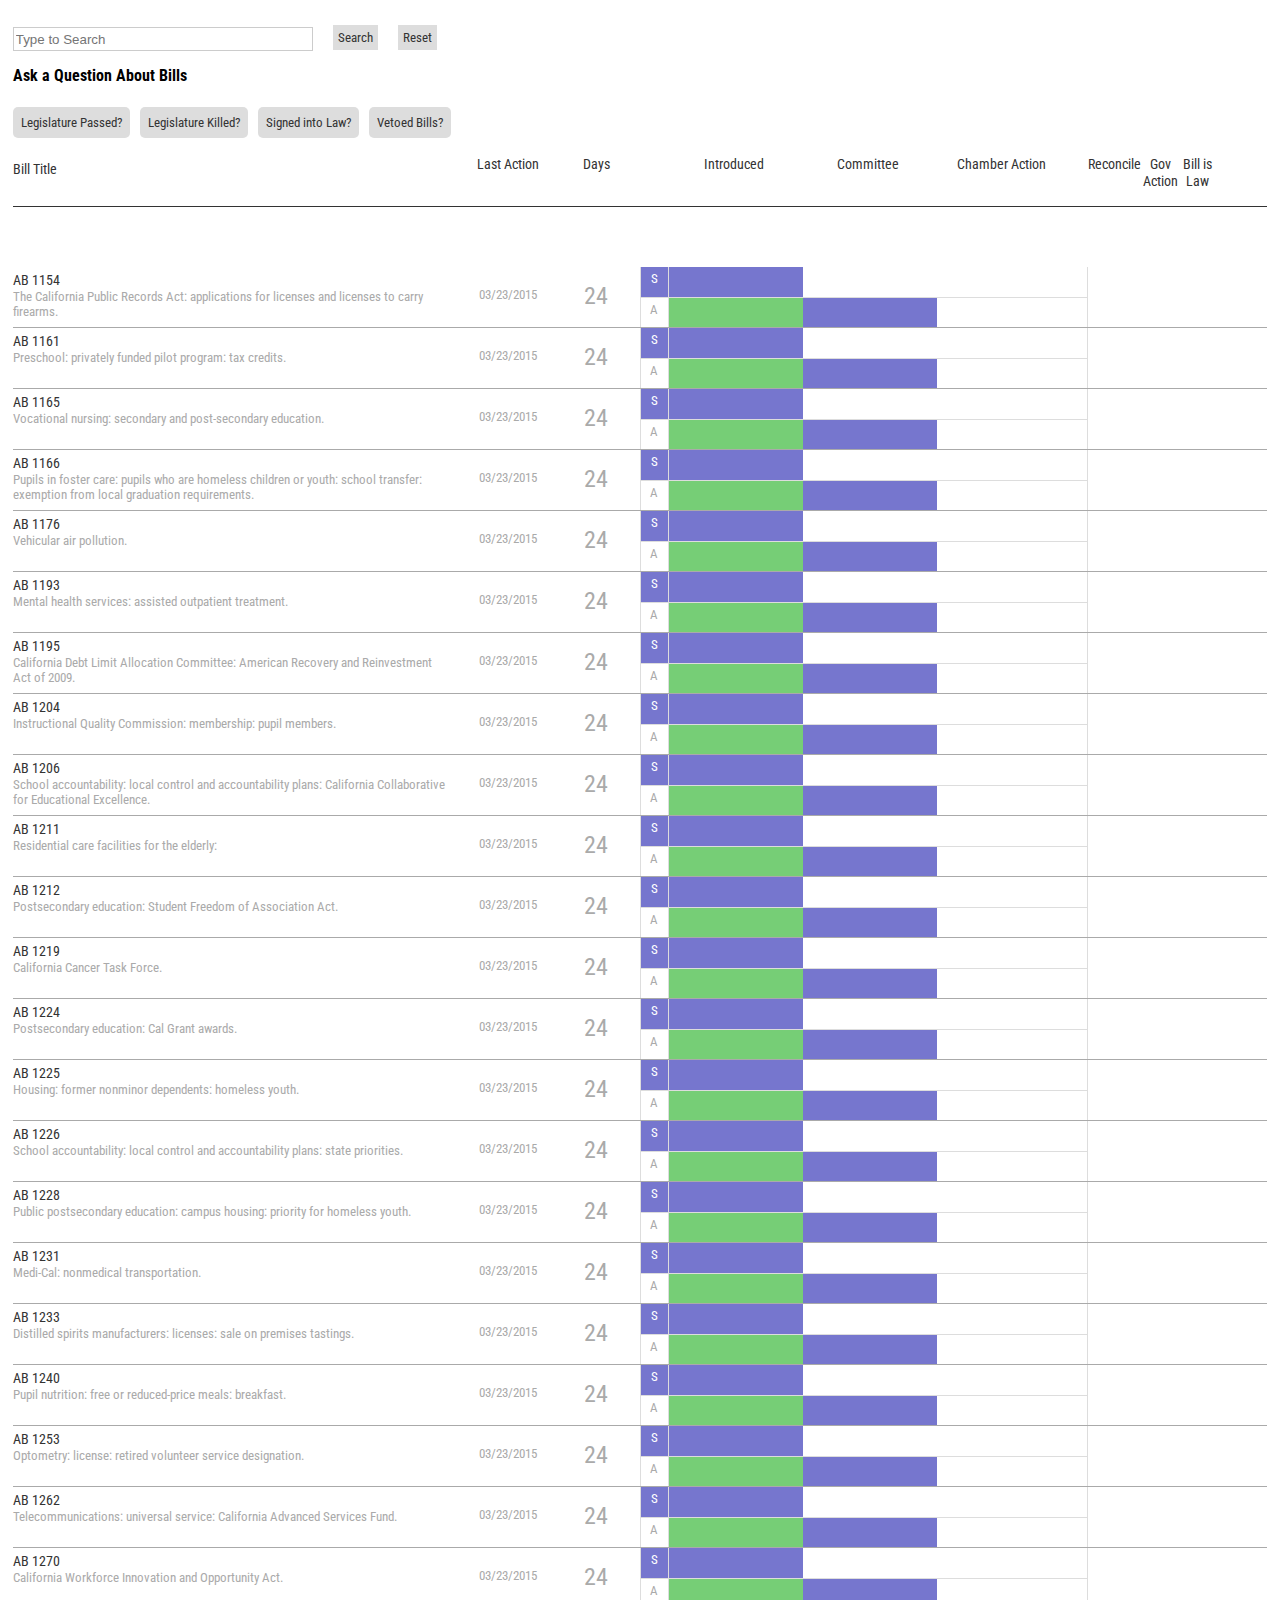
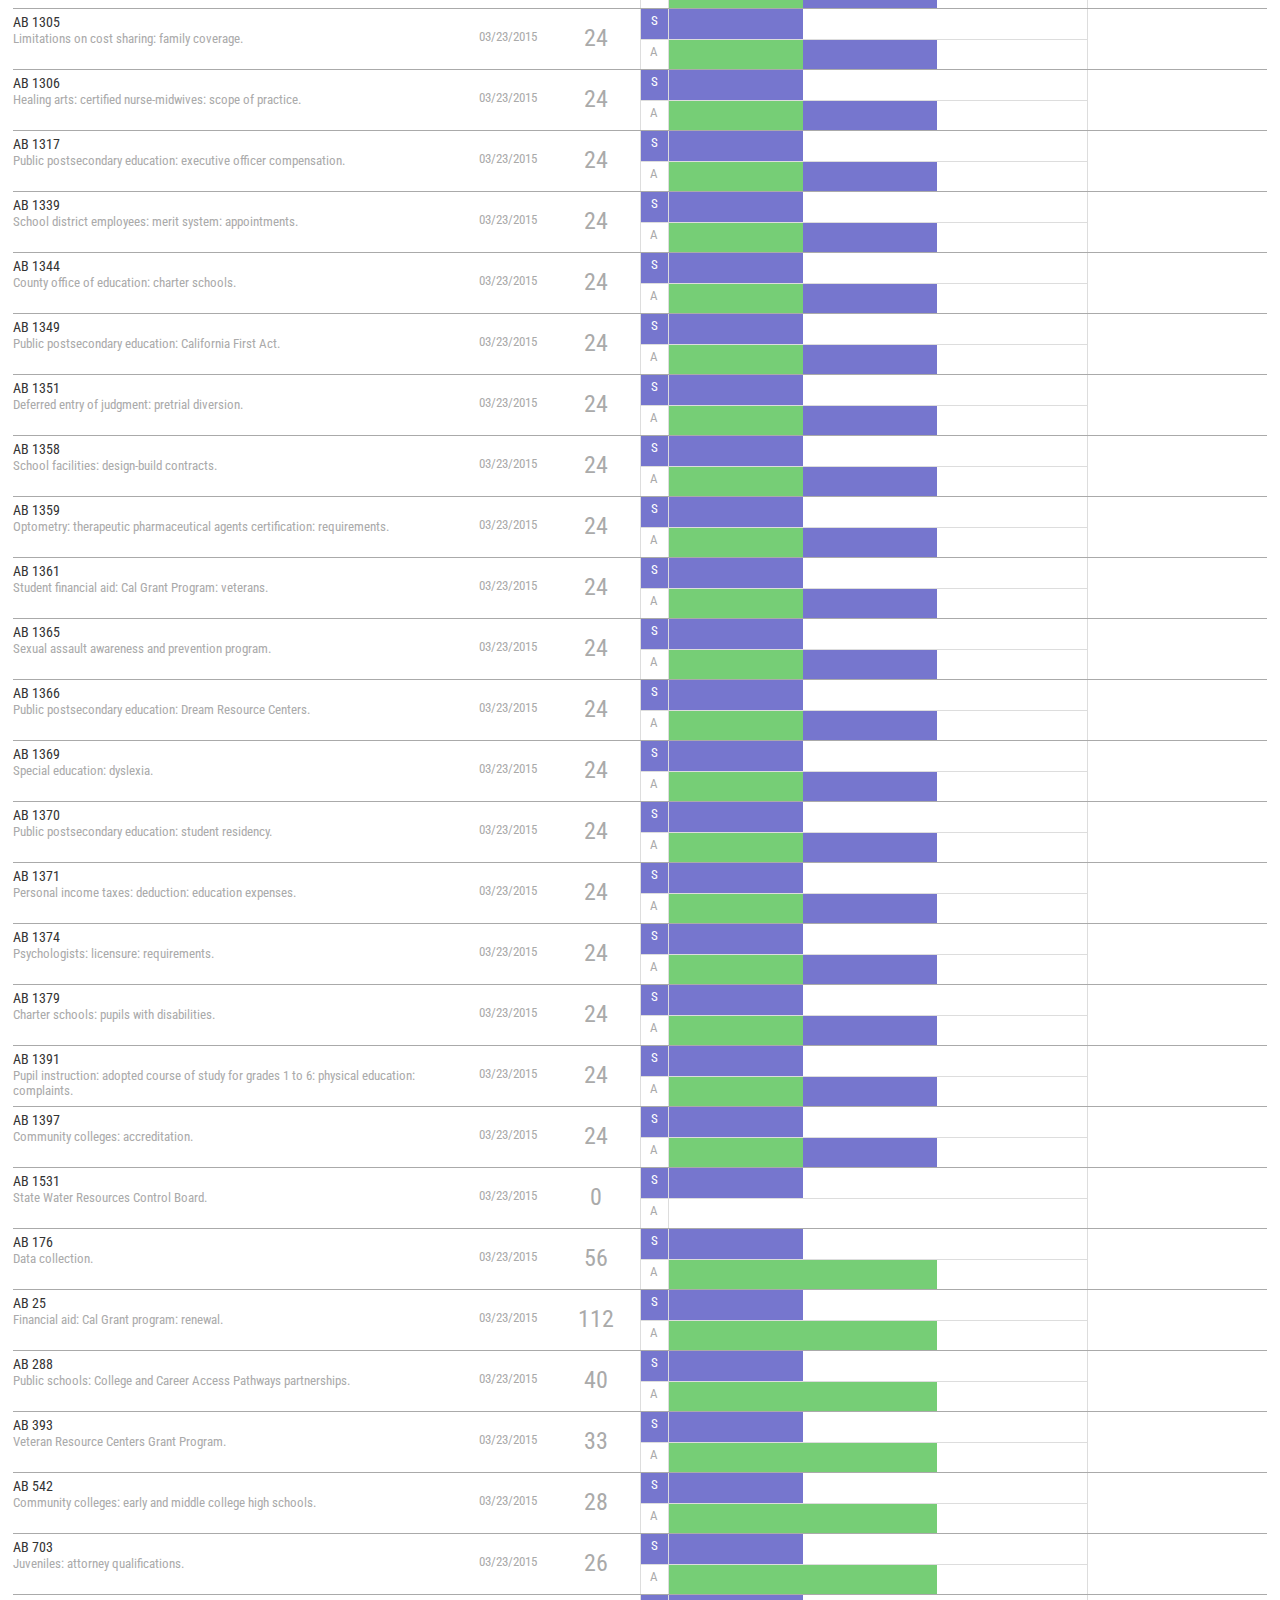
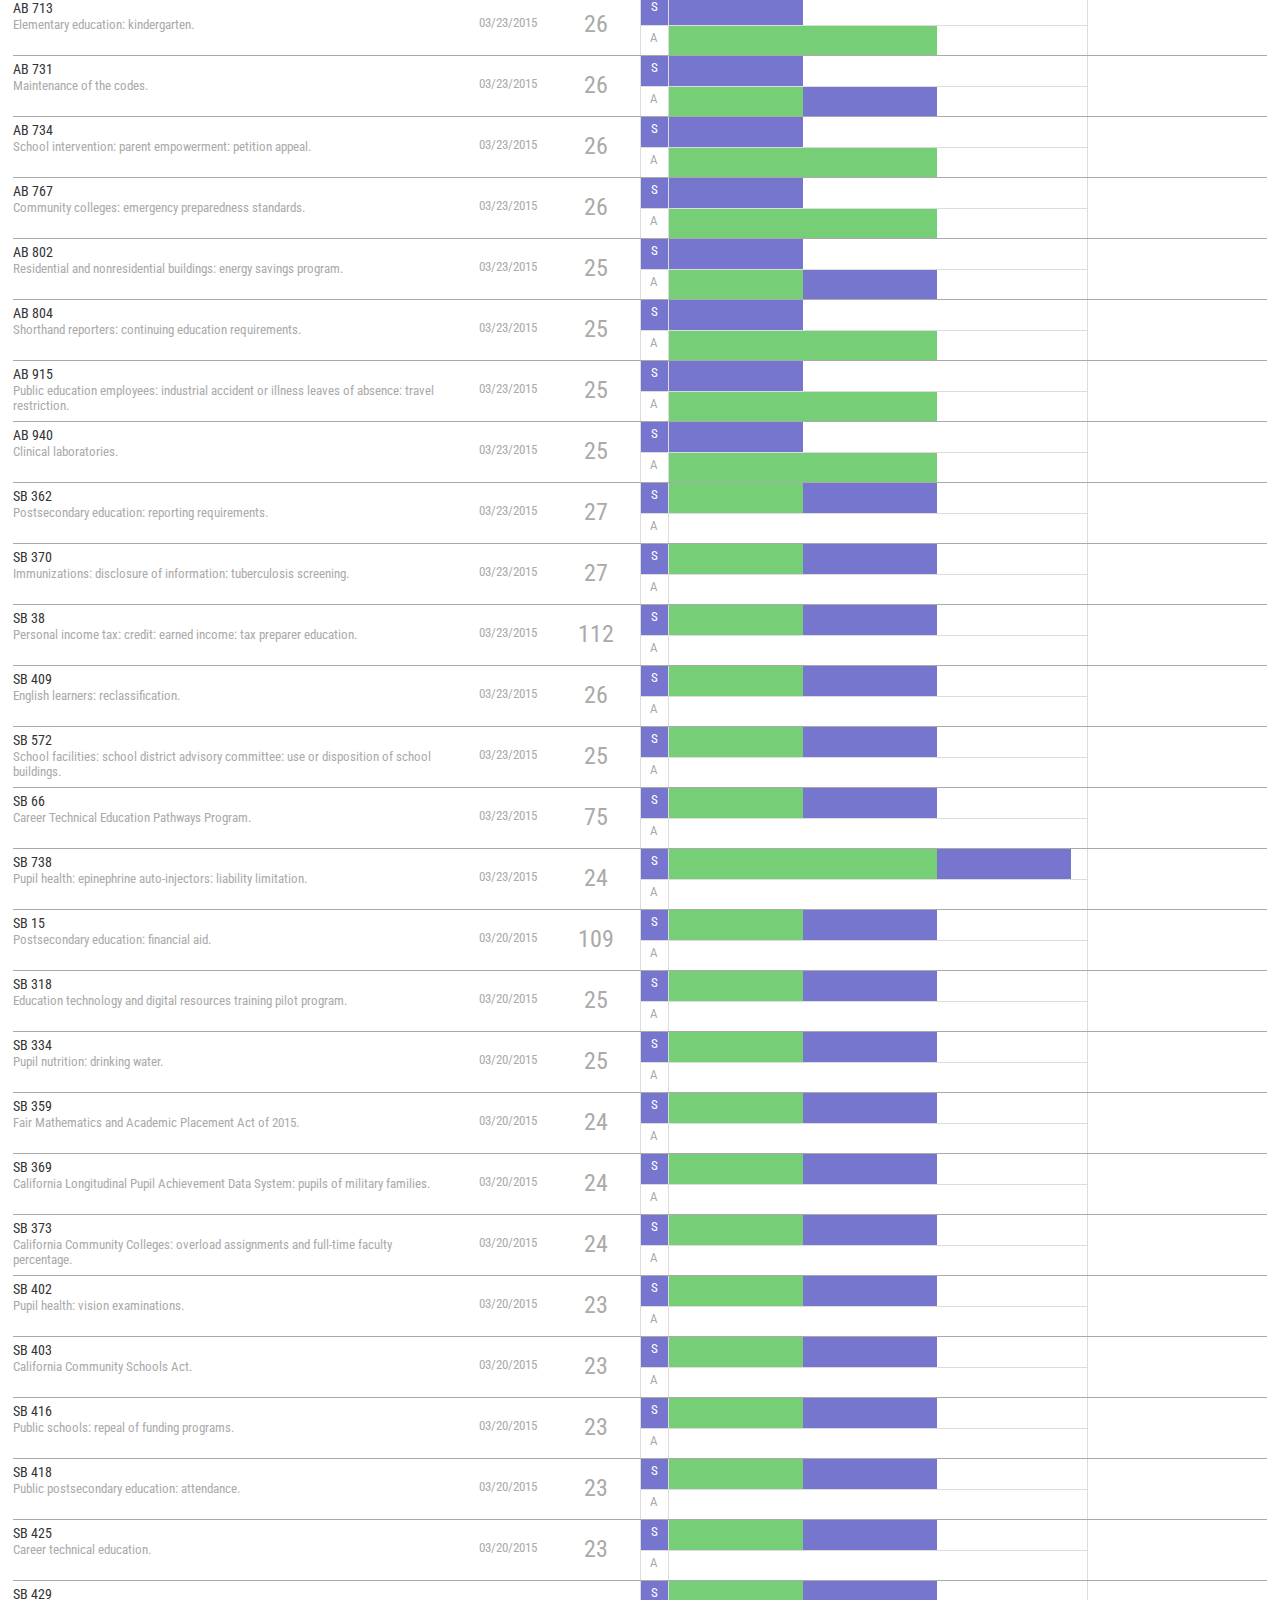
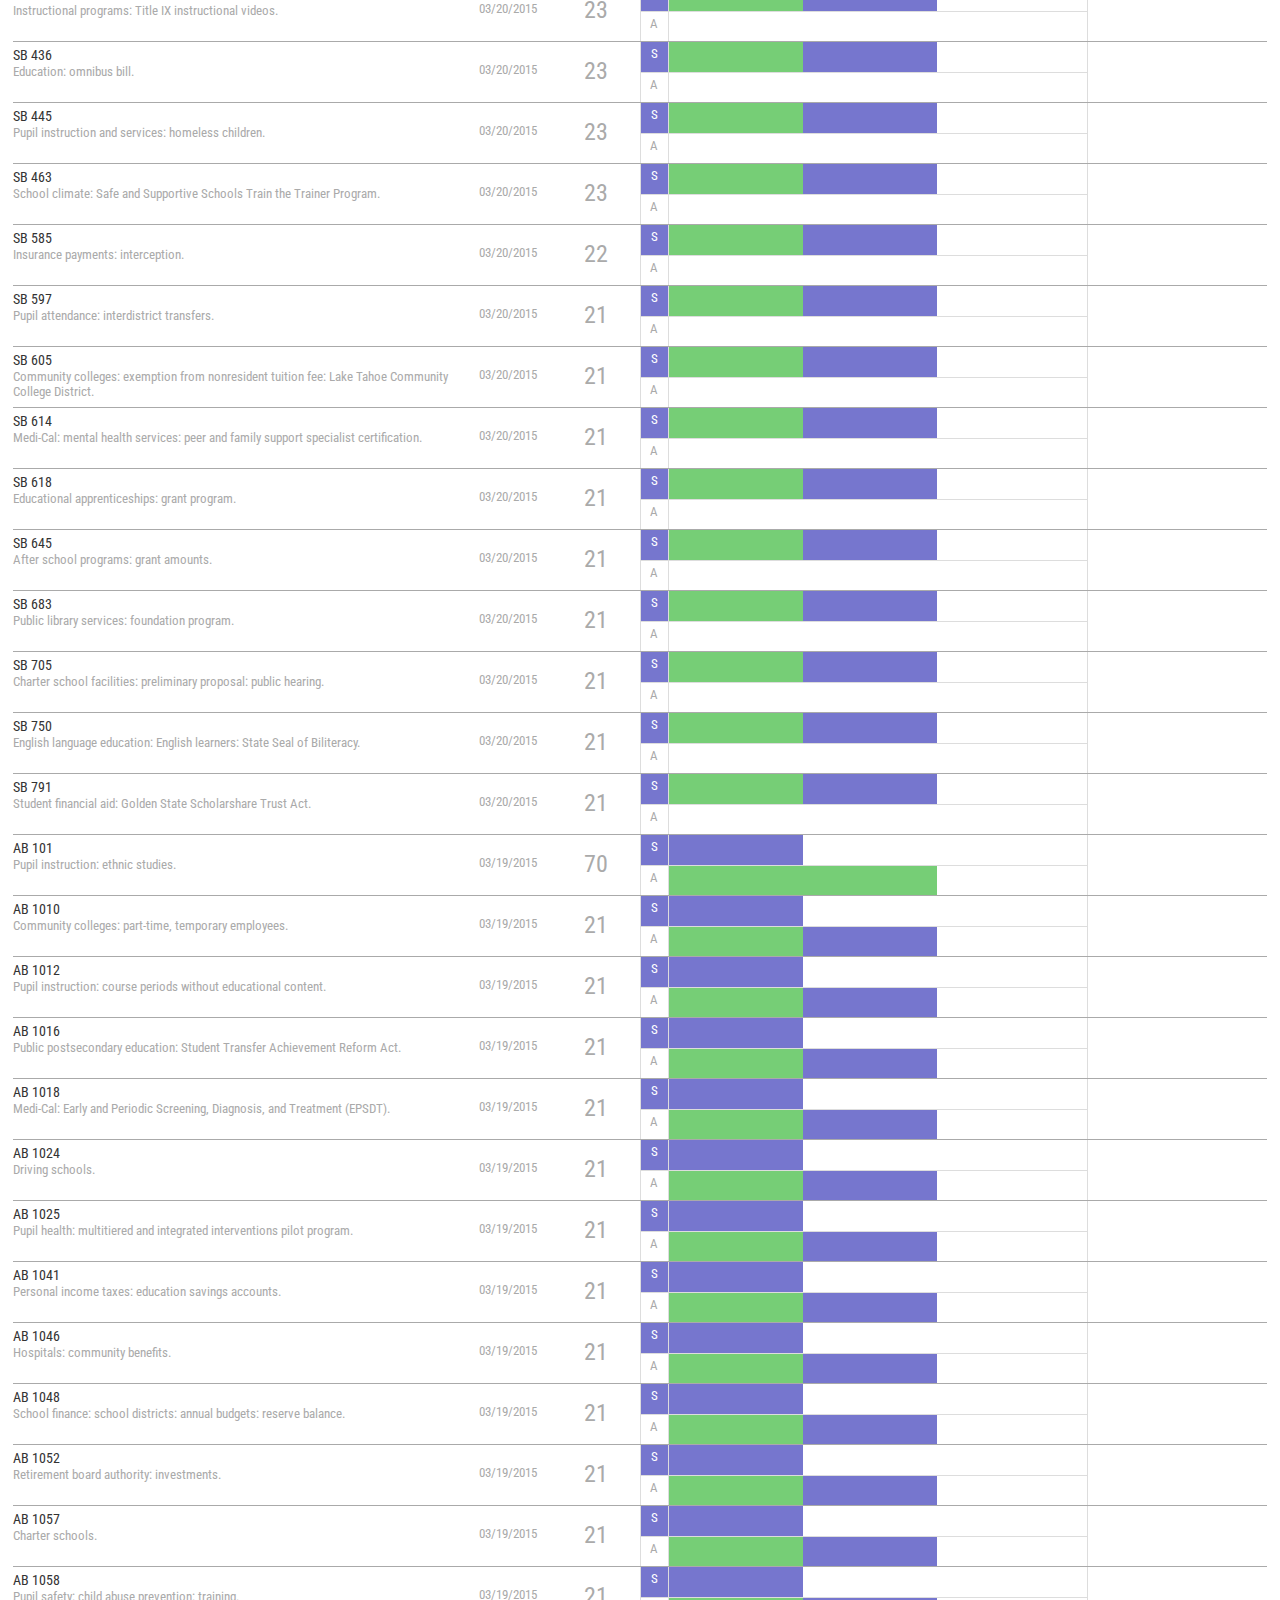
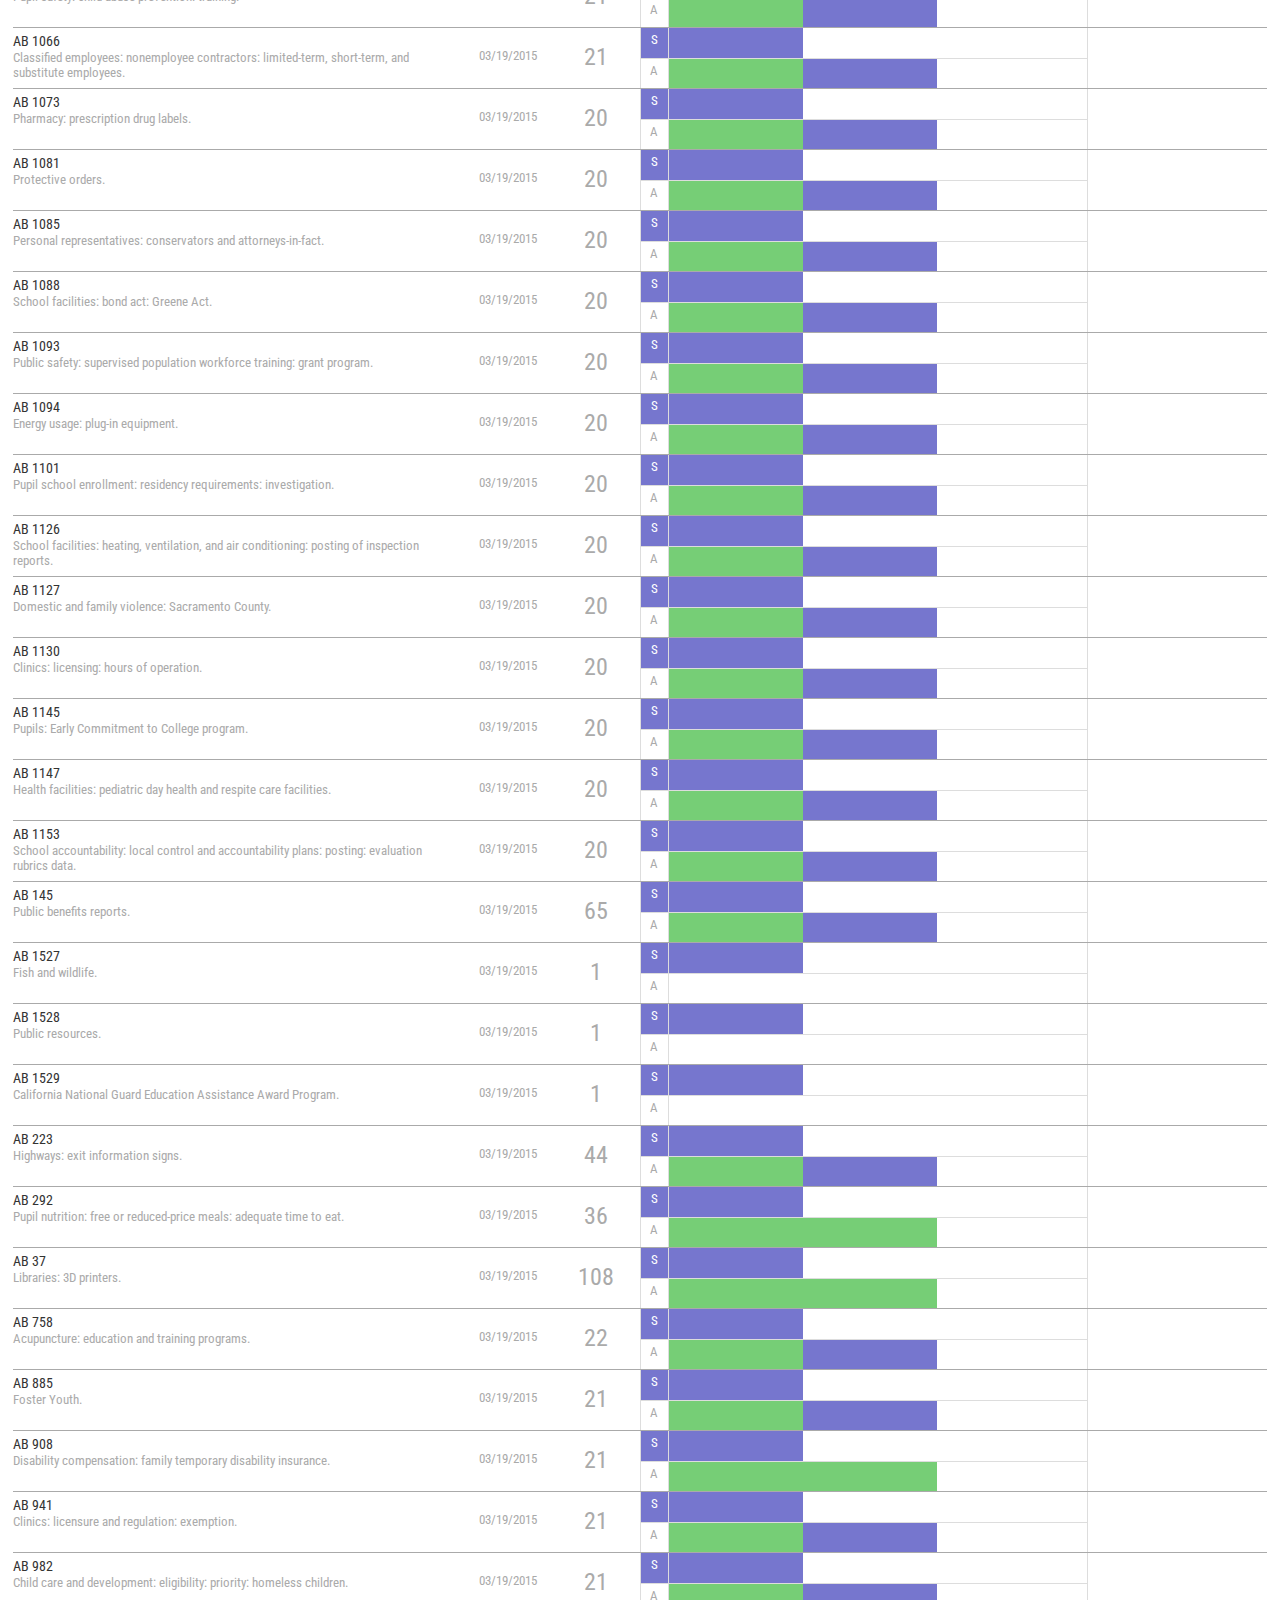
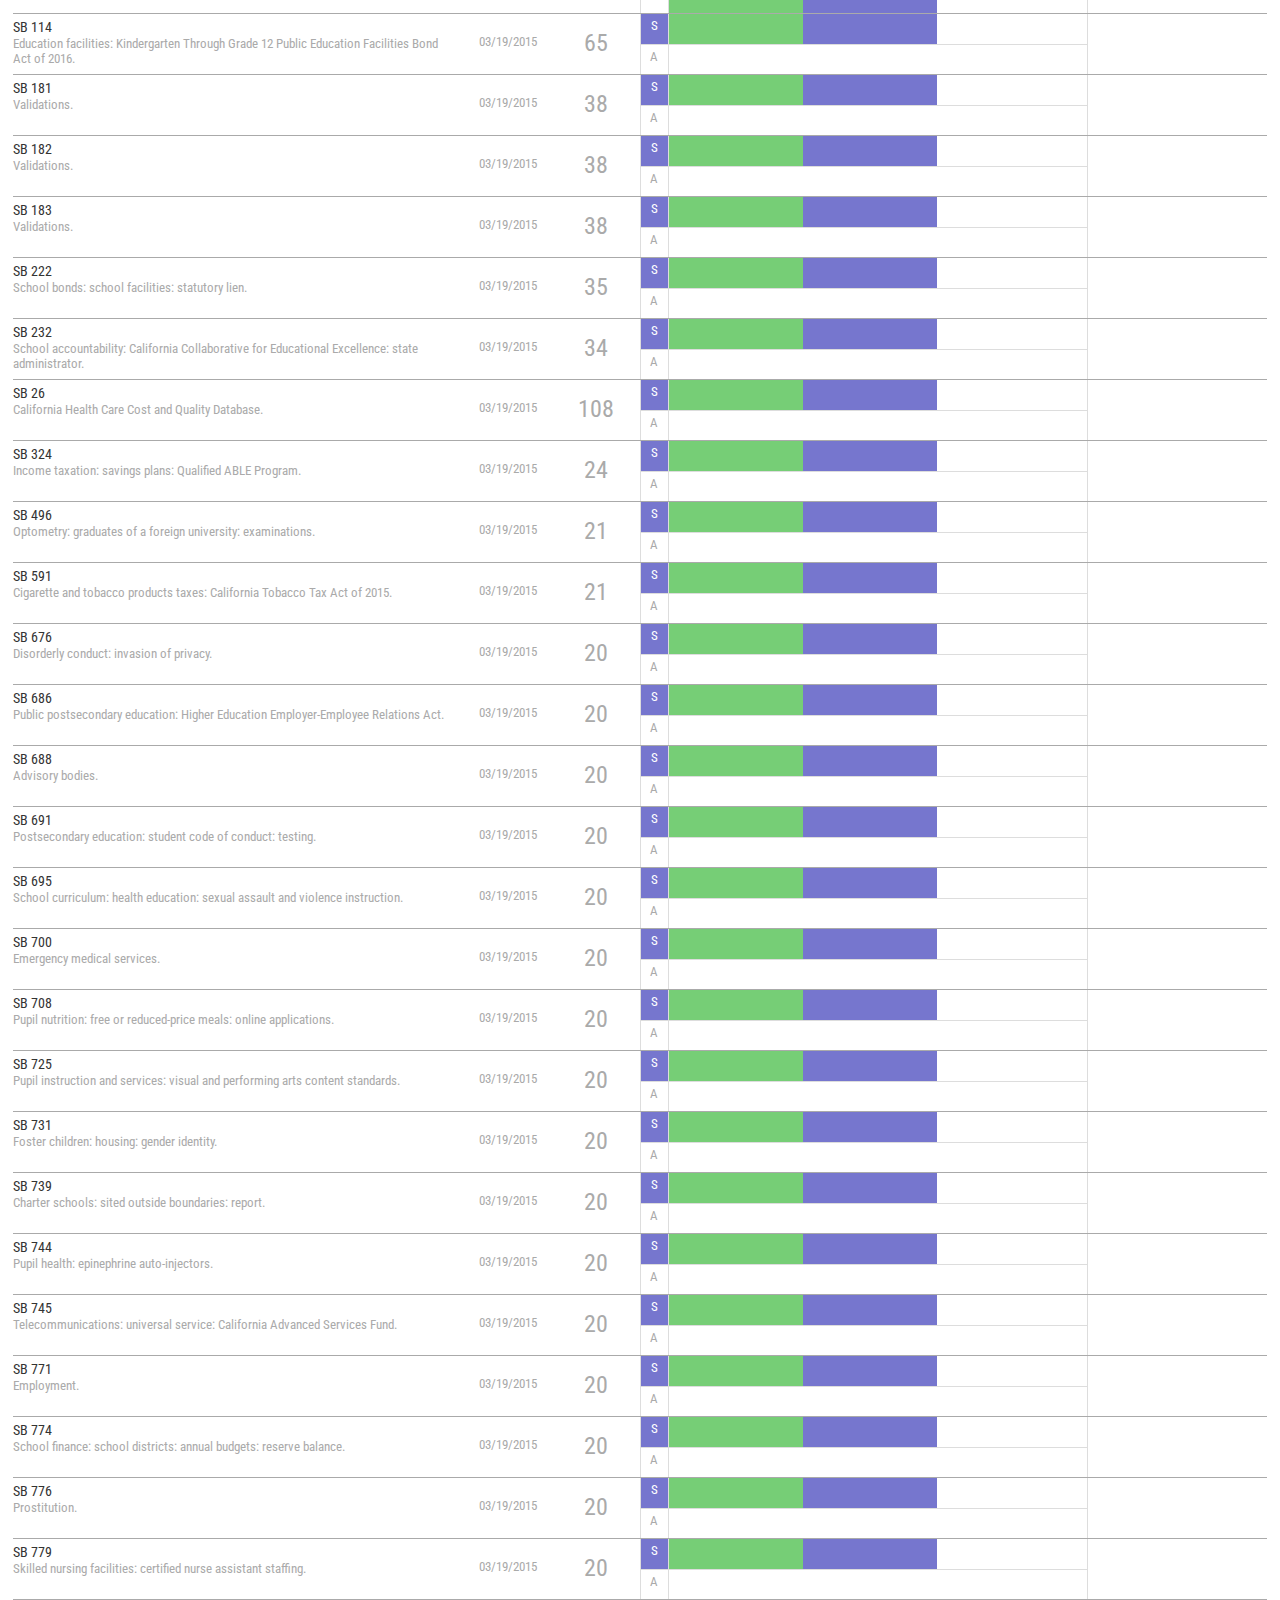
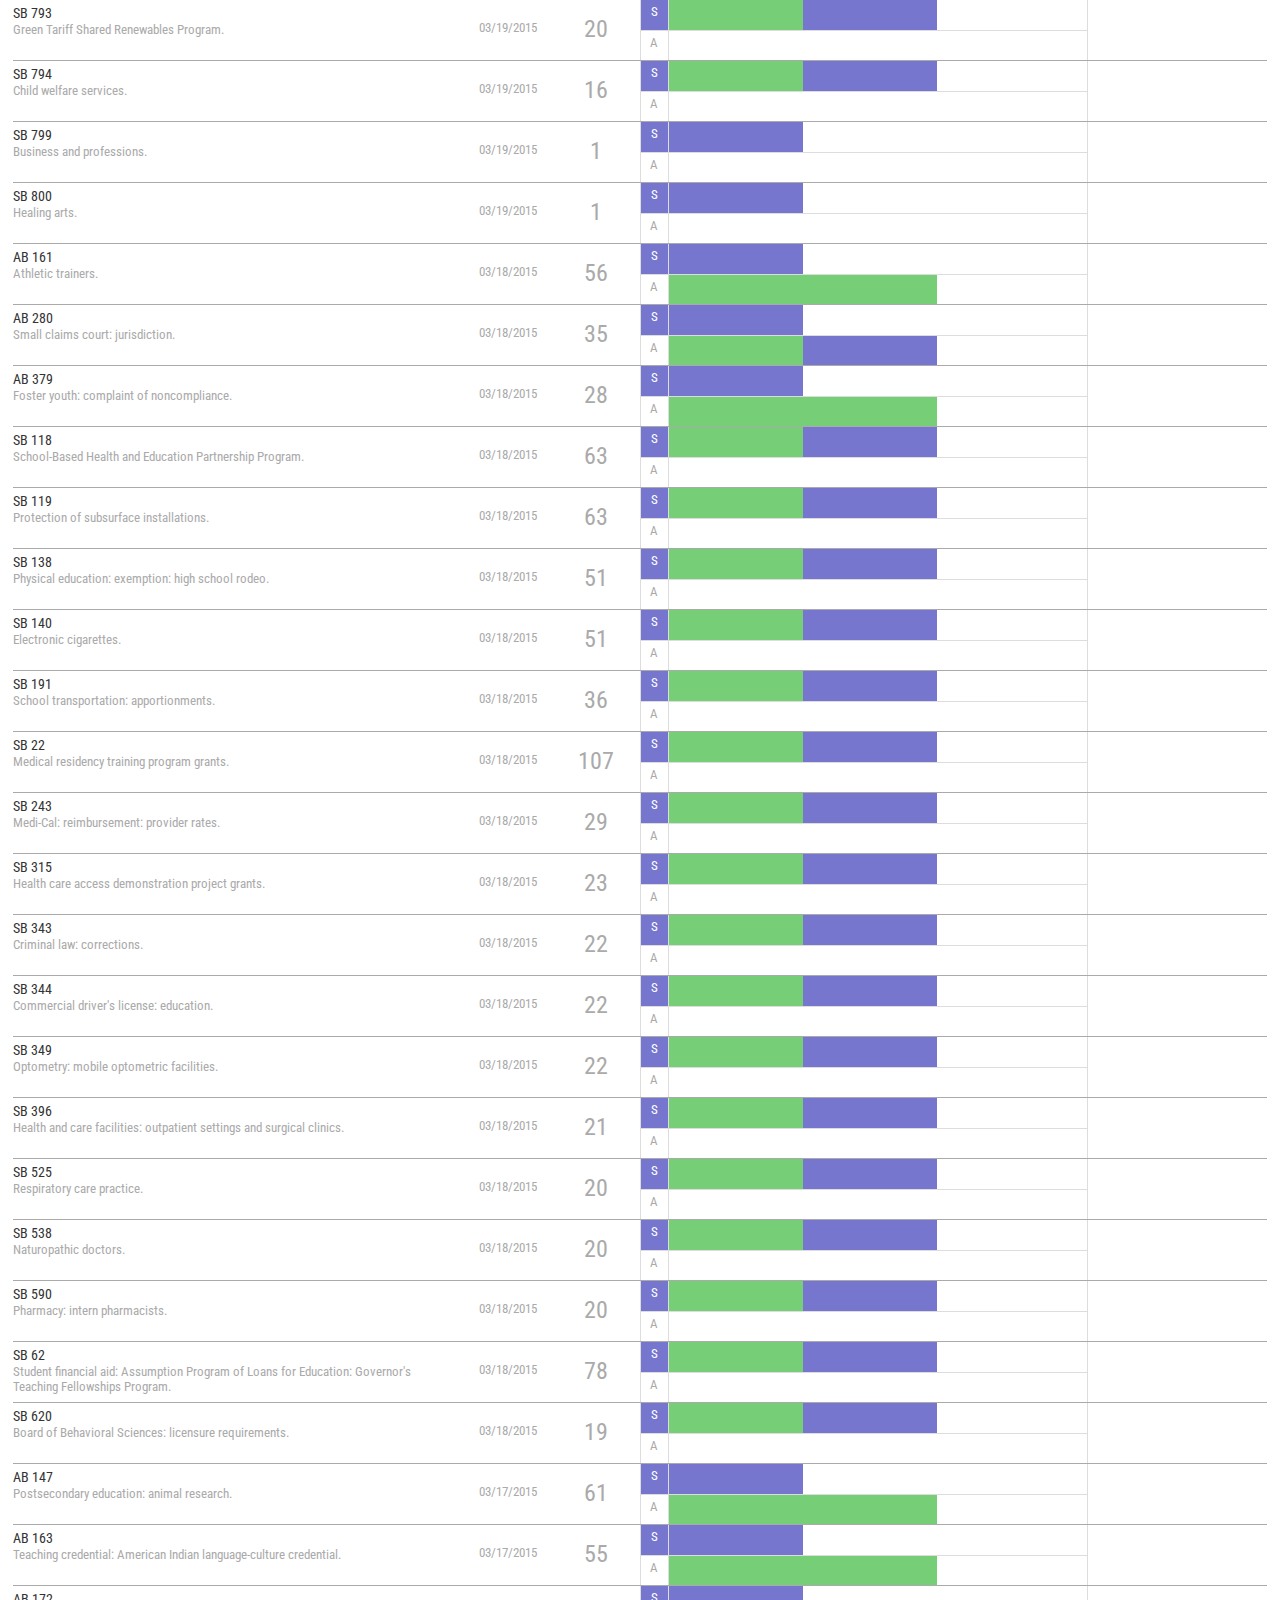
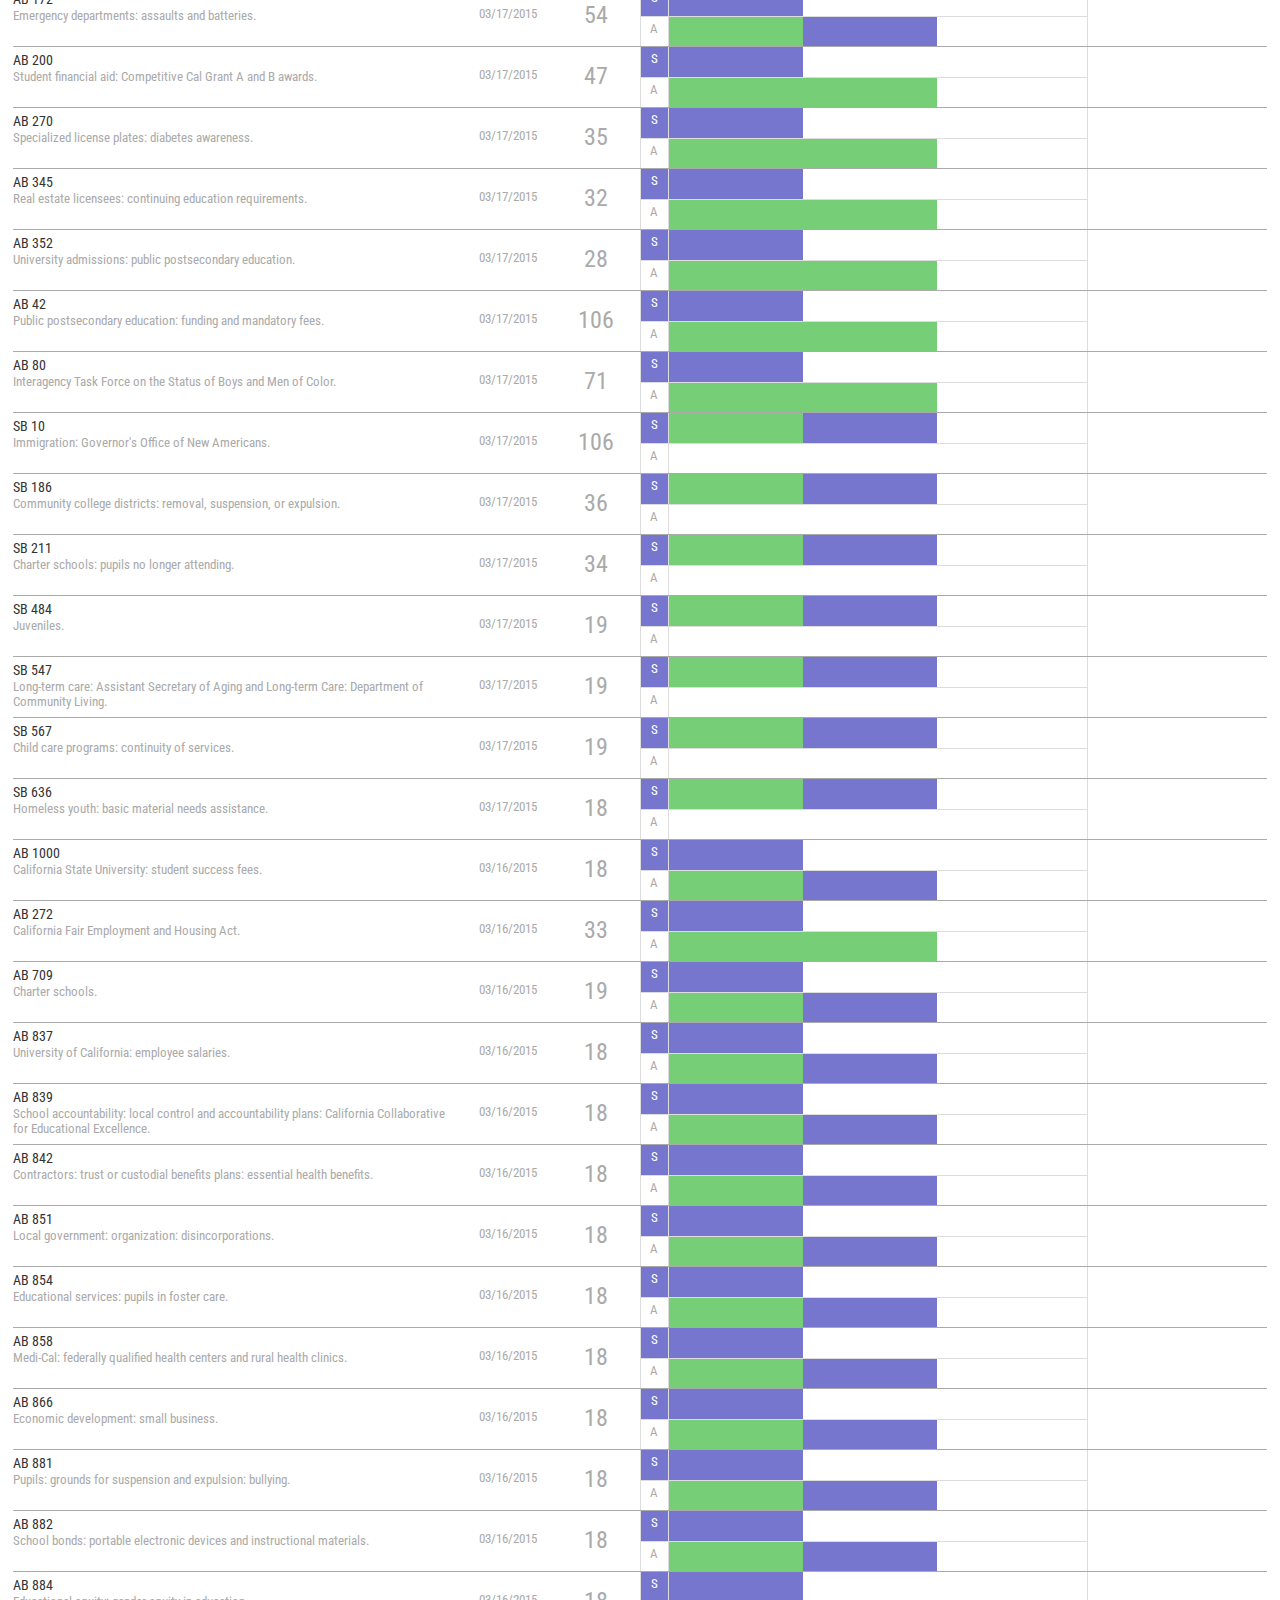
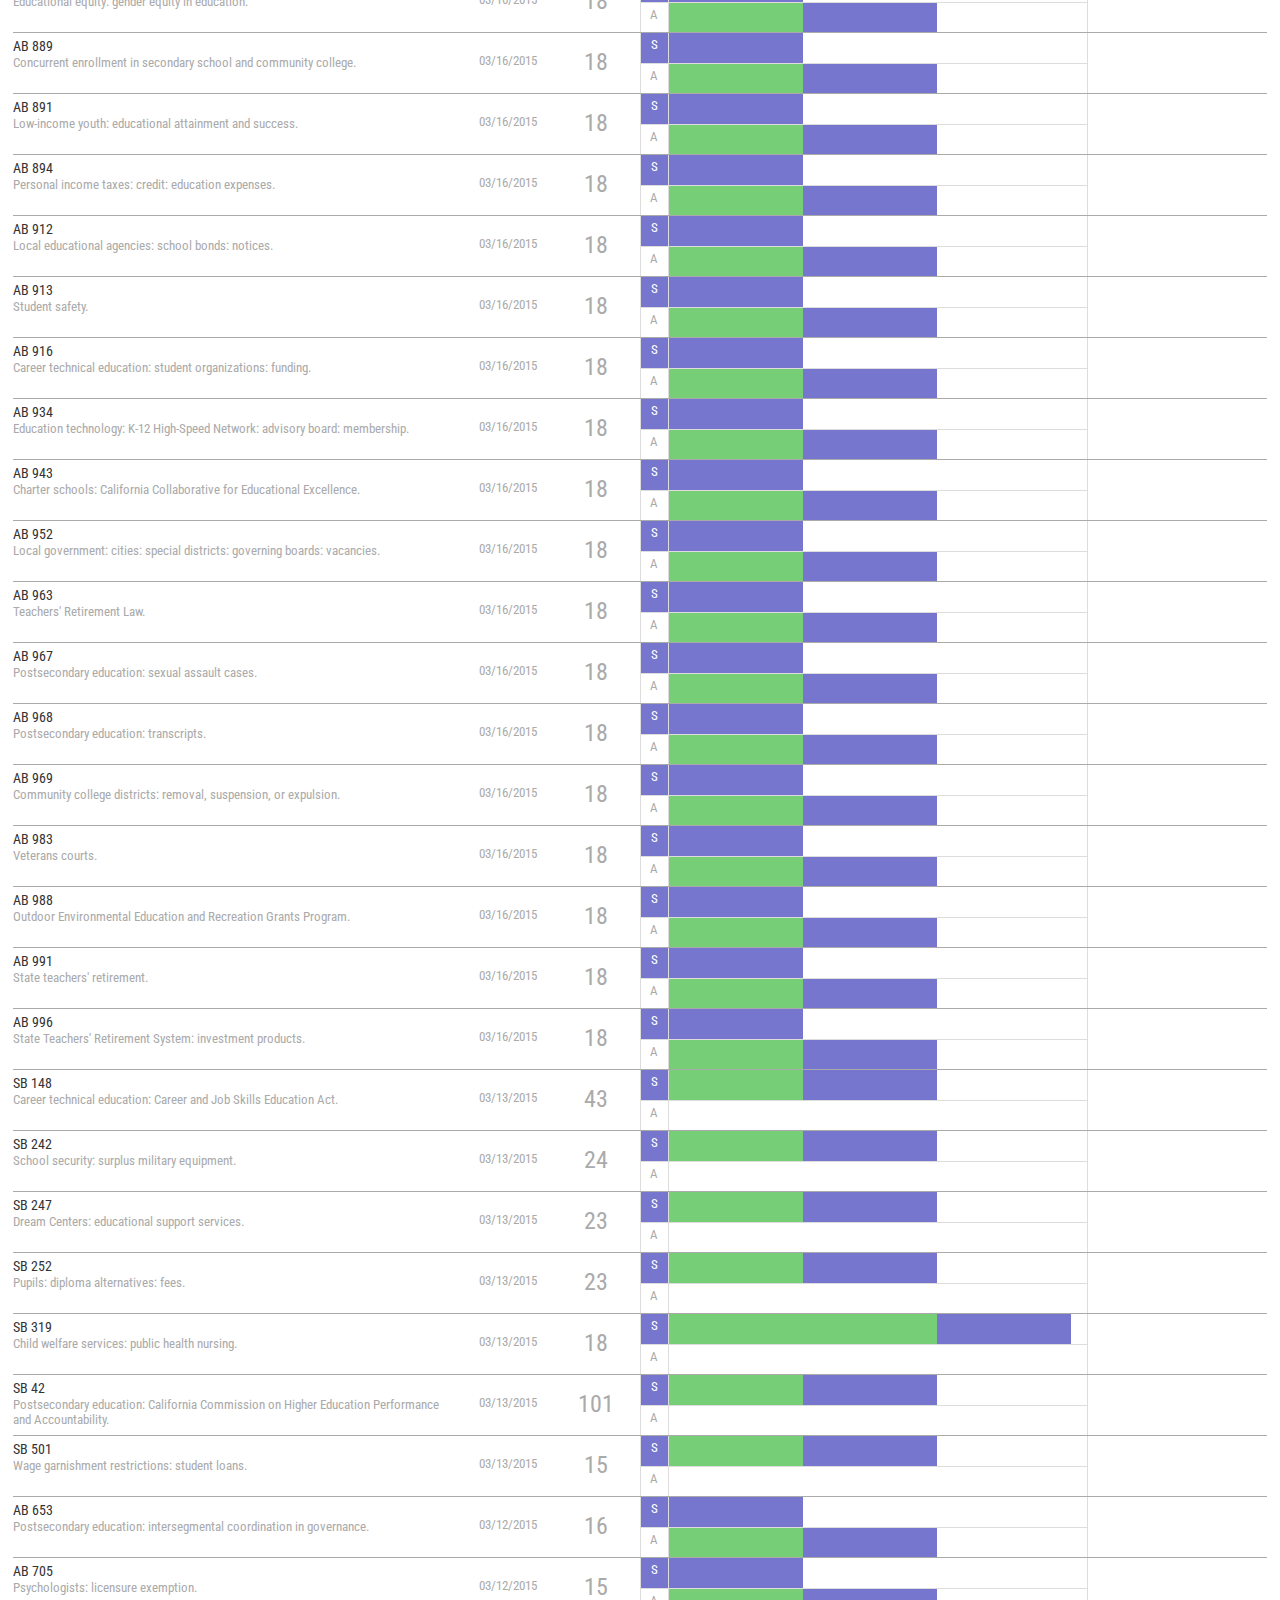
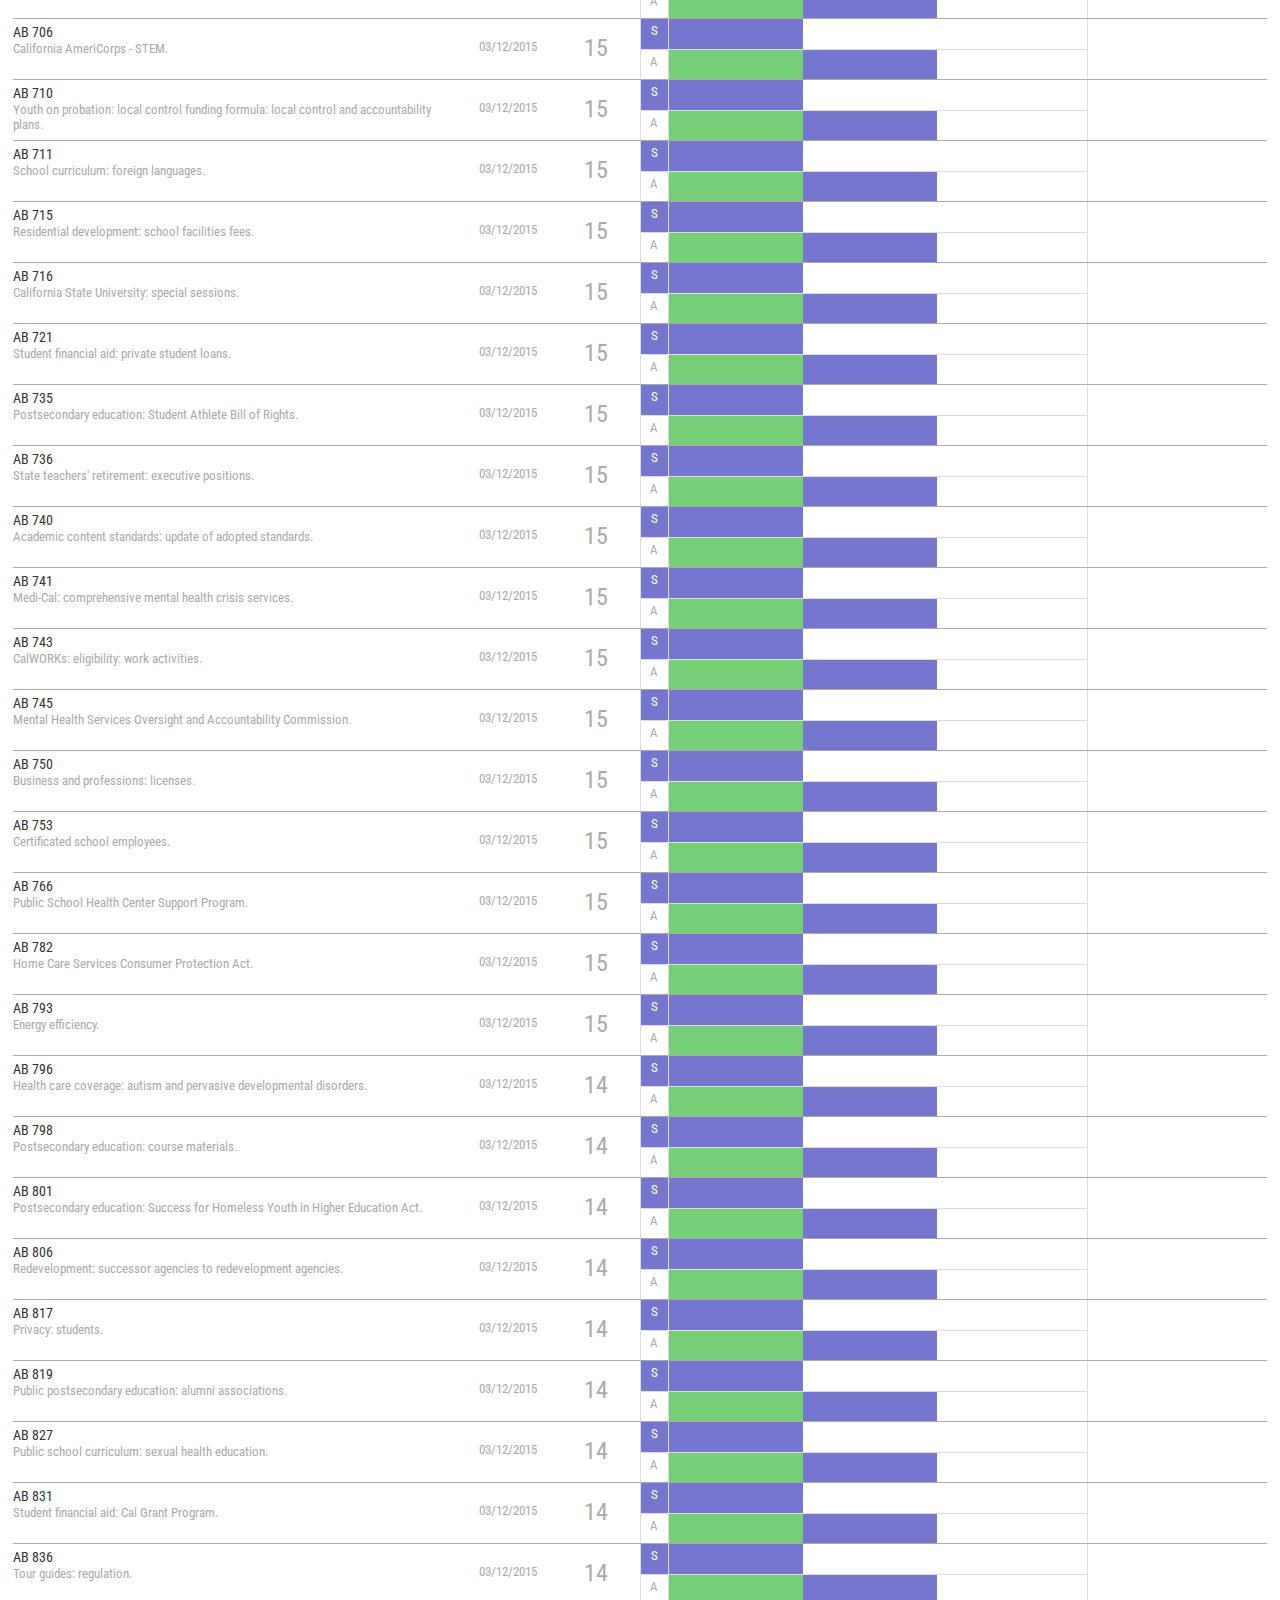
==== index.html @ 938d7ed3 "filter script working" ====
<html>
<body>
<head>
	<title></title>
	<link href='http://fonts.googleapis.com/css?family=Roboto+Condensed:300,400italic,400,700' rel='stylesheet' type='text/css'>
	<link rel="stylesheet" type="text/css" href="css/main.css">
</head>
<body>
	<div id="leg-app">
		<div id="leg-filters">
			<div id="leg-search-options">
				<input id="leg-search" type="text" style="height:24px;" placeholder="Type to Search">
				<div><p class="leg-button" id="execute-search">Search</p></div>
				<div><p class="leg-button" id="reset-search">Reset</p></div>
			</div>
			<div id="leg-ask">
				<div class="clear">
					<h4>Ask a Question About Bills</h4>
					<div><p class="leg-button leg-questions left" filter="0">Legislature Passed?</p></div>
					<div><p class="leg-button leg-questions left" filter="1">Legislature Killed?</p></div>
					<div><p class="leg-button leg-questions left" filter="2">Signed into Law?</p></div>
					<div><p class="leg-button leg-questions left" filter="3">Vetoed Bills?</p></div>					
				</div>
			</div>
			<div></div>
		</div>

		<div id="leg-hed" class="relative">
			<div id="leg-hed-row">
				<div id="leg-meta" class="left header"><div>Bill Title</div></div>
				<div id="leg-date" class="left header align-center"><div>Last Action</div></div>
				<div id="leg-length" class="left header align-center"><div>Days</div></div>
				<div id="leg-viz" class="left height">
					<div id="leg-leg" class="left height">
							<div id="leg-enroll" class="right header"><div>Reconcile</div></div>
							<div id="leg-progress" class="left align-center">
								<div id="leg-level" class="left header"></div>
								<div id="leg-intro" class="header block"><div>Introduced</div></div>
								<div id="leg-commit" class="header block"><div>Committee</div></div>
								<div id="leg-floor" class="header block"><div>Chamber Action</div></div>
							</div>
					</div>
					<div id="leg-end" class="left height">
						<div id="leg-gov" class="block header"><div>Gov Action</div></div>
						<div id="leg-chapter" class="block header"><div>Bill is Law</div></div>
					</div>
				</div>
			</div>
		</div>
		<div id="leg-body" class="relative"></div>
		<div id="leg-foot" class="relative"></div>
	</div>
	<script src="http://ajax.googleapis.com/ajax/libs/jquery/1.11.0/jquery.min.js"></script>
	<script type="text/javascript" src="js/main.js"></script>
</body>
</html>
	<div id="leg-app">
		<div id="leg-hed" class="relative"></div>
		<div id="leg-body" class="relative"></div>
		<div id="leg-foot" class="relative"></div>
	</div>
	<script src="http://ajax.googleapis.com/ajax/libs/jquery/1.11.0/jquery.min.js"></script>
	<script type="text/javascript" src="js/main.js"></script>
</body>
</html>
---- css/main.css ----
/* MAIN 
==================================================*/
body, p {padding:0;margin:0;font-family: 'roboto Condensed', san-serif;}
#leg-app {width:98%;padding:30px 1%;overflow:auto;}
#leg-app .relative {position:relative;}
#leg-app .clear {clear:both;}
#leg-app .left {float:left;}
#leg-app .right {float:right;}
#leg-app .height {height:60px;}
#leg-app .align-center {text-align:center;}
#leg-app .block {text-align:center;width:30%;float:left;}
#leg-app .leg-end .block {width:50%;}
#leg-app .full {height:60px;}
#leg-app .half {height:29.3px;}
#leg-app .mute {font-size:.8em;color:#aaa;}
#leg-app .border {border-right: 1px #ddd solid;}
#leg-app a {text-decoration: none;}
#leg-app a:hover {text-decoration: underline;color:#aaa;}
.leg-row {width:100%;border-bottom:1px #aaa solid;padding:0;}


/* FILTERS 
==================================================*/
#leg-filters {width:100%;}
	.leg-button {padding: 8px;display: inline;background: #ddd;color: #333;cursor: pointer;margin: 0 10px 0 0;font-size: .8em;border-radius: 5px;}
	.leg-button:hover {background:#aaa;}
	#leg-search {height:20px;width:30%;border:1px solid #ccc; float:left;max-width:300px;margin:-3px 0 0 0 !important;}
	#leg-search-options {margin:0 0 20px 0 !important;}
	#leg-search-options div:first-of-type {float:left;}
	#execute-search, #reset-search {margin:0 0 0 20px !important;padding:5px;border-radius: 0;}

	#leg-ask>div {min-height: 80px;}
	#leg-ask>div:last-child div:last-of-type {float:none;}

/* HEADER ROW 
==================================================*/
#leg-hed {}
	#leg-hed .header {font-size:.9em; color:#333;}
	#leg-hed .header>div {padding:10px 0 0 0;}
	#leg-hed-row {width:100%;border-bottom:1px #333 solid;padding:0;height:60px;position:relative;background: #fff;z-index:100;}
		#leg-length {width:5%;padding:0 1%;}
		#leg-leg {width:80%;}
		#leg-level {width:6%;height:60px;}

/* BODY 
==================================================*/			
#leg-body {margin-top:60px;}
	.leg-meta, #leg-meta {width:35%;padding:5px 1% 5px 0;height:35px;}
		.leg-title {font-size: .9em;color:#333;}
		.leg-sum {font-size:.8em;color:#aaa;}
	.leg-date, #leg-date {width:5%;padding:0 1%;}
		.leg-date>div {padding:20px 0;}
	.leg-length {width:5%;padding:7px 1%;}
		.leg-length>div:first-of-type {font-size: 1.5em;color: #aaa;padding-top:12%;}
	.leg-viz, #leg-viz {width:50%;padding:0;margin:0;}
		.leg-leg {width:80%;border-left: 1px solid #ddd;}
			.leg-upper {width: 89%;border-bottom: 1px #ddd solid;}
				.leg-upper .leg-level {border-bottom: 1px #ddd solid;}
			.leg-lower, #leg-progress {width: 89%;}
				.leg-level {position:relative;border-right: 1px solid #ddd;width:6%;float:left;}
					.leg-level>div {padding-top:4px;}
				.leg-intro {}
				.leg-commit {}
				.leg-floor {}
			.leg-enroll, #leg-enroll {width: 10.7684%}
		.leg-end, #leg-end {width:19.8%;}
			.leg-gov {}
			.leg-chapter {}
			.leg-length {}

/* FOOTER 
==================================================*/
#leg-foot {}


/* MEDIA QUERIES 
==================================================*/

@media screen and (max-width:1084px){
	.leg-lower, #leg-progress, .leg-upper {width: 88%;}
	.leg-end, #leg-end {width:19.7%;}
}

@media screen and (max-width:850px){
	.leg-length, #leg-length {display:none;}
	.leg-date, #leg-date {width:10%;}
	.leg-meta, #leg-meta {width:37%;}
}

@media screen and (max-width:850px){
	.leg-row, #leg-hed-row , #leg-app .full, #leg-app .height {height:90px;}
	#leg-app .half {height:44.5px;}
	.leg-date, #leg-date {display:none;}
	.leg-meta, #leg-meta {width:37%;}
	.leg-viz, #leg-viz {width:62%;}
	.leg-leg,#leg-leg  {width:79%;}
}
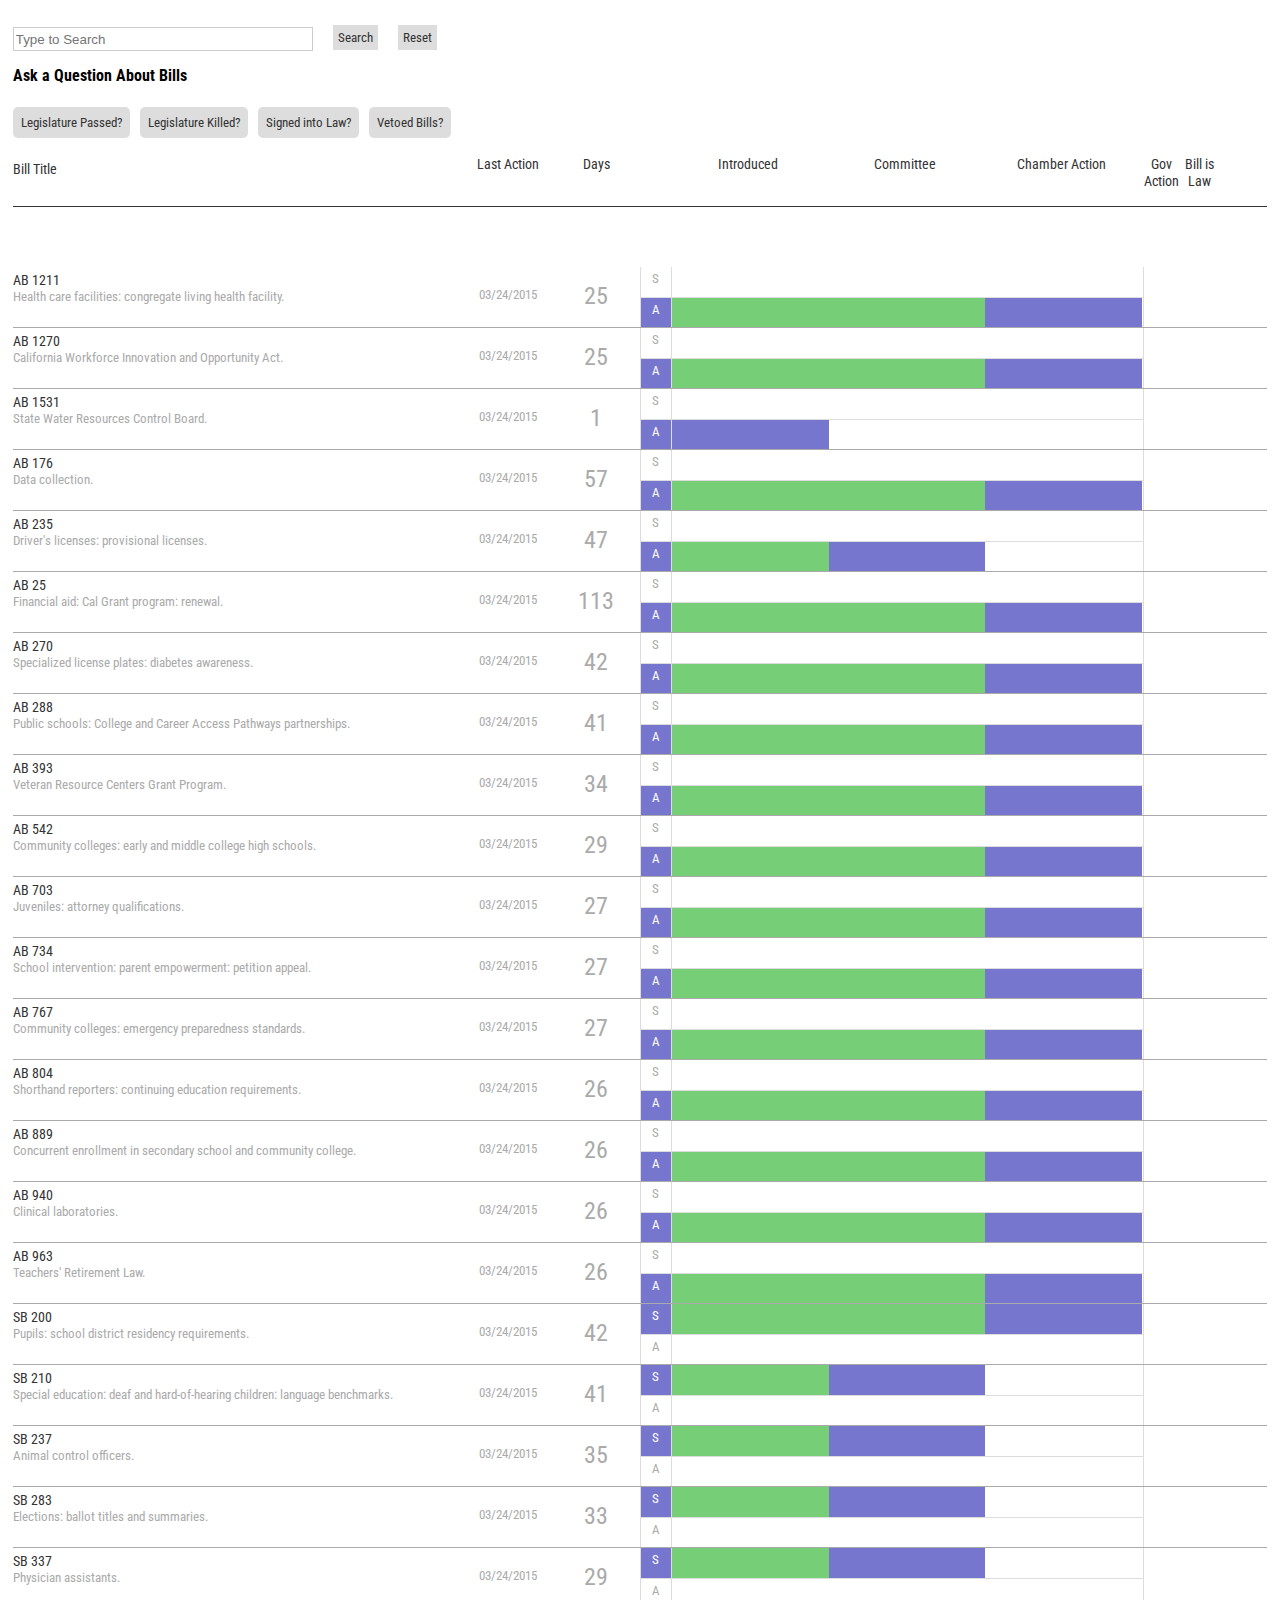
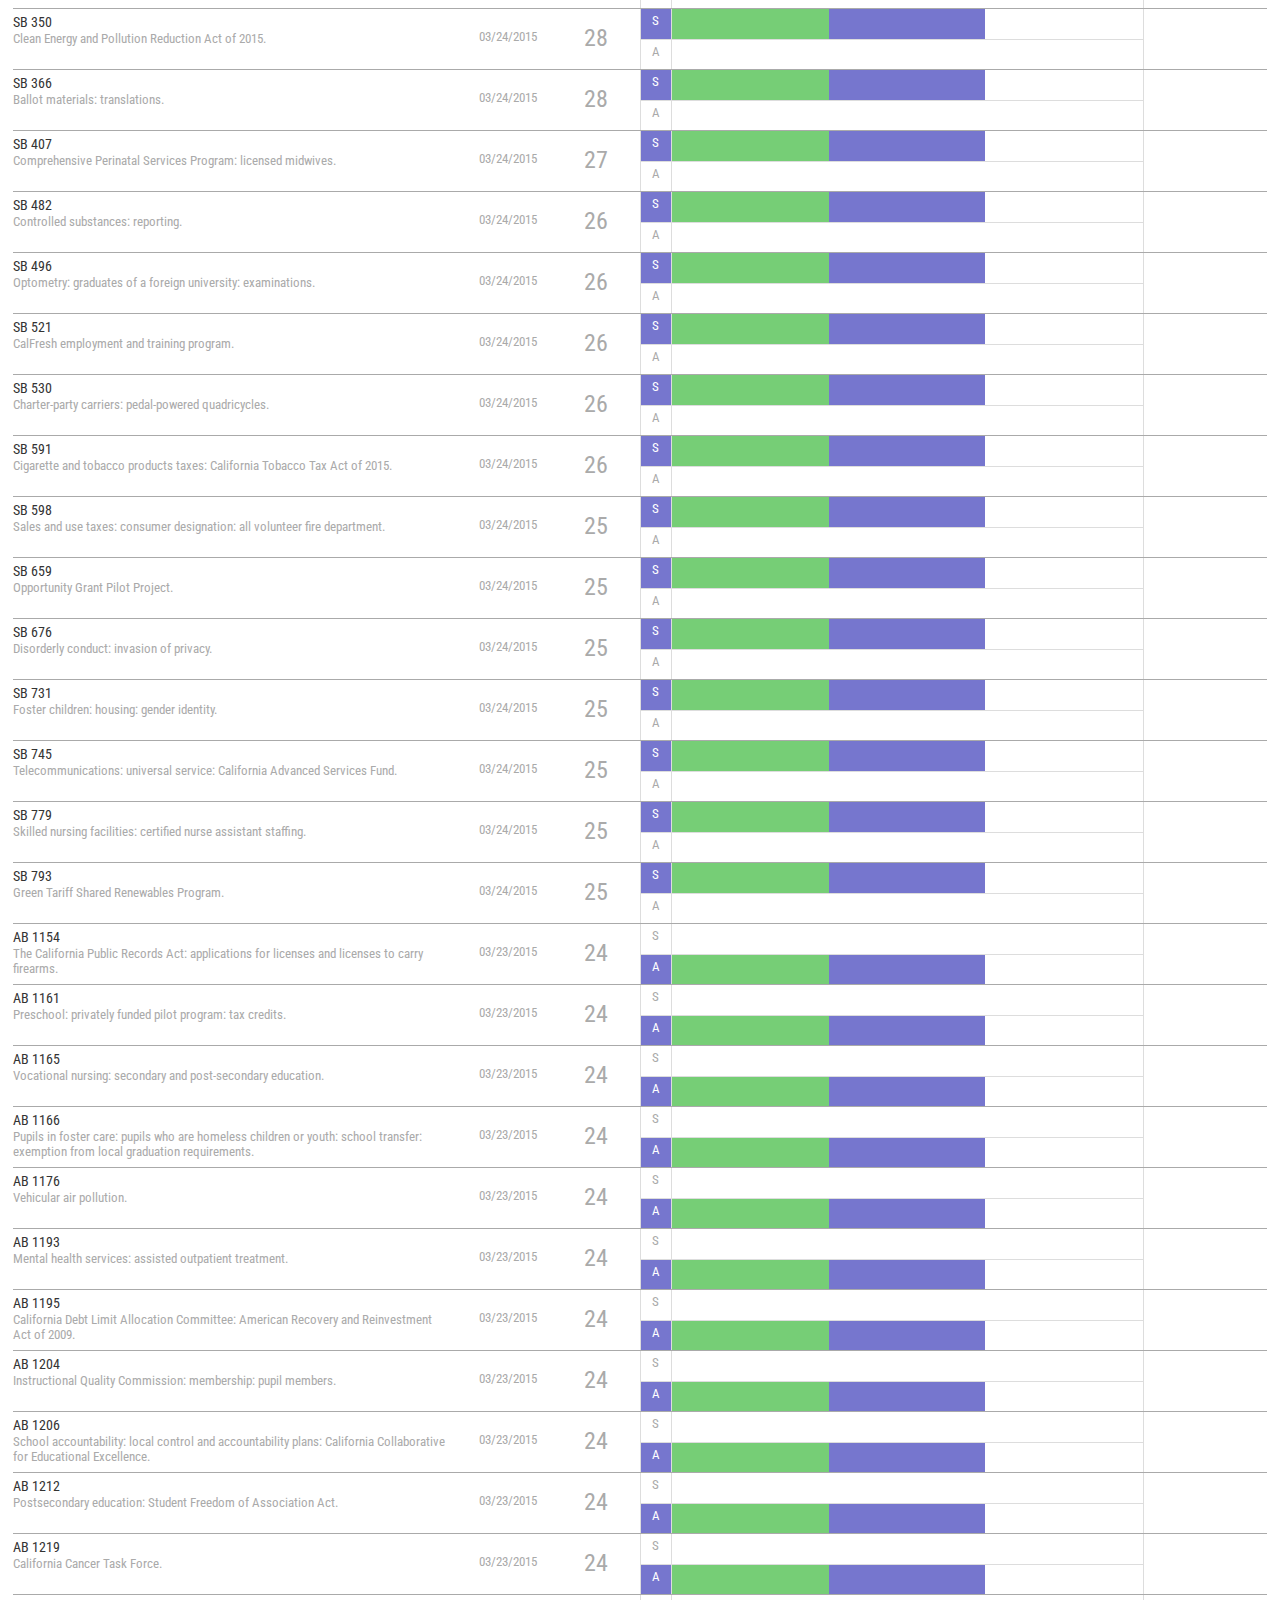
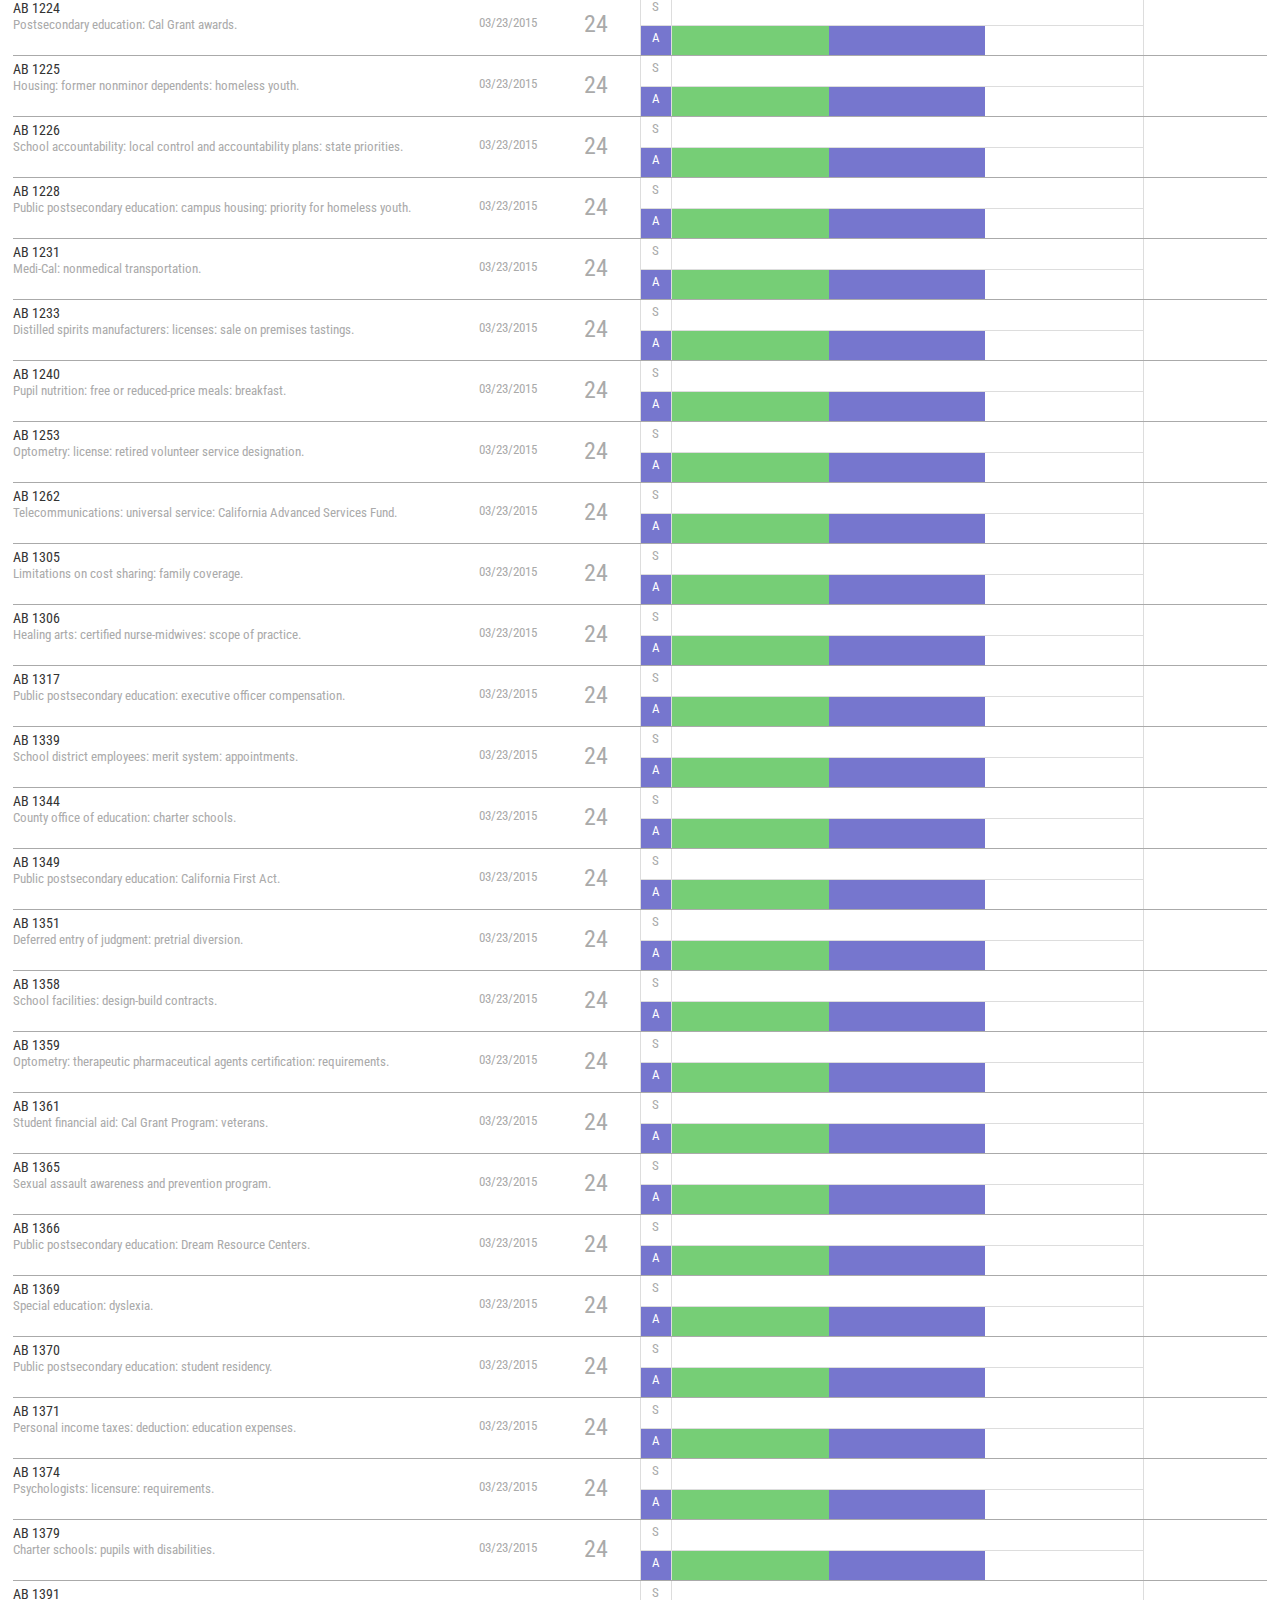
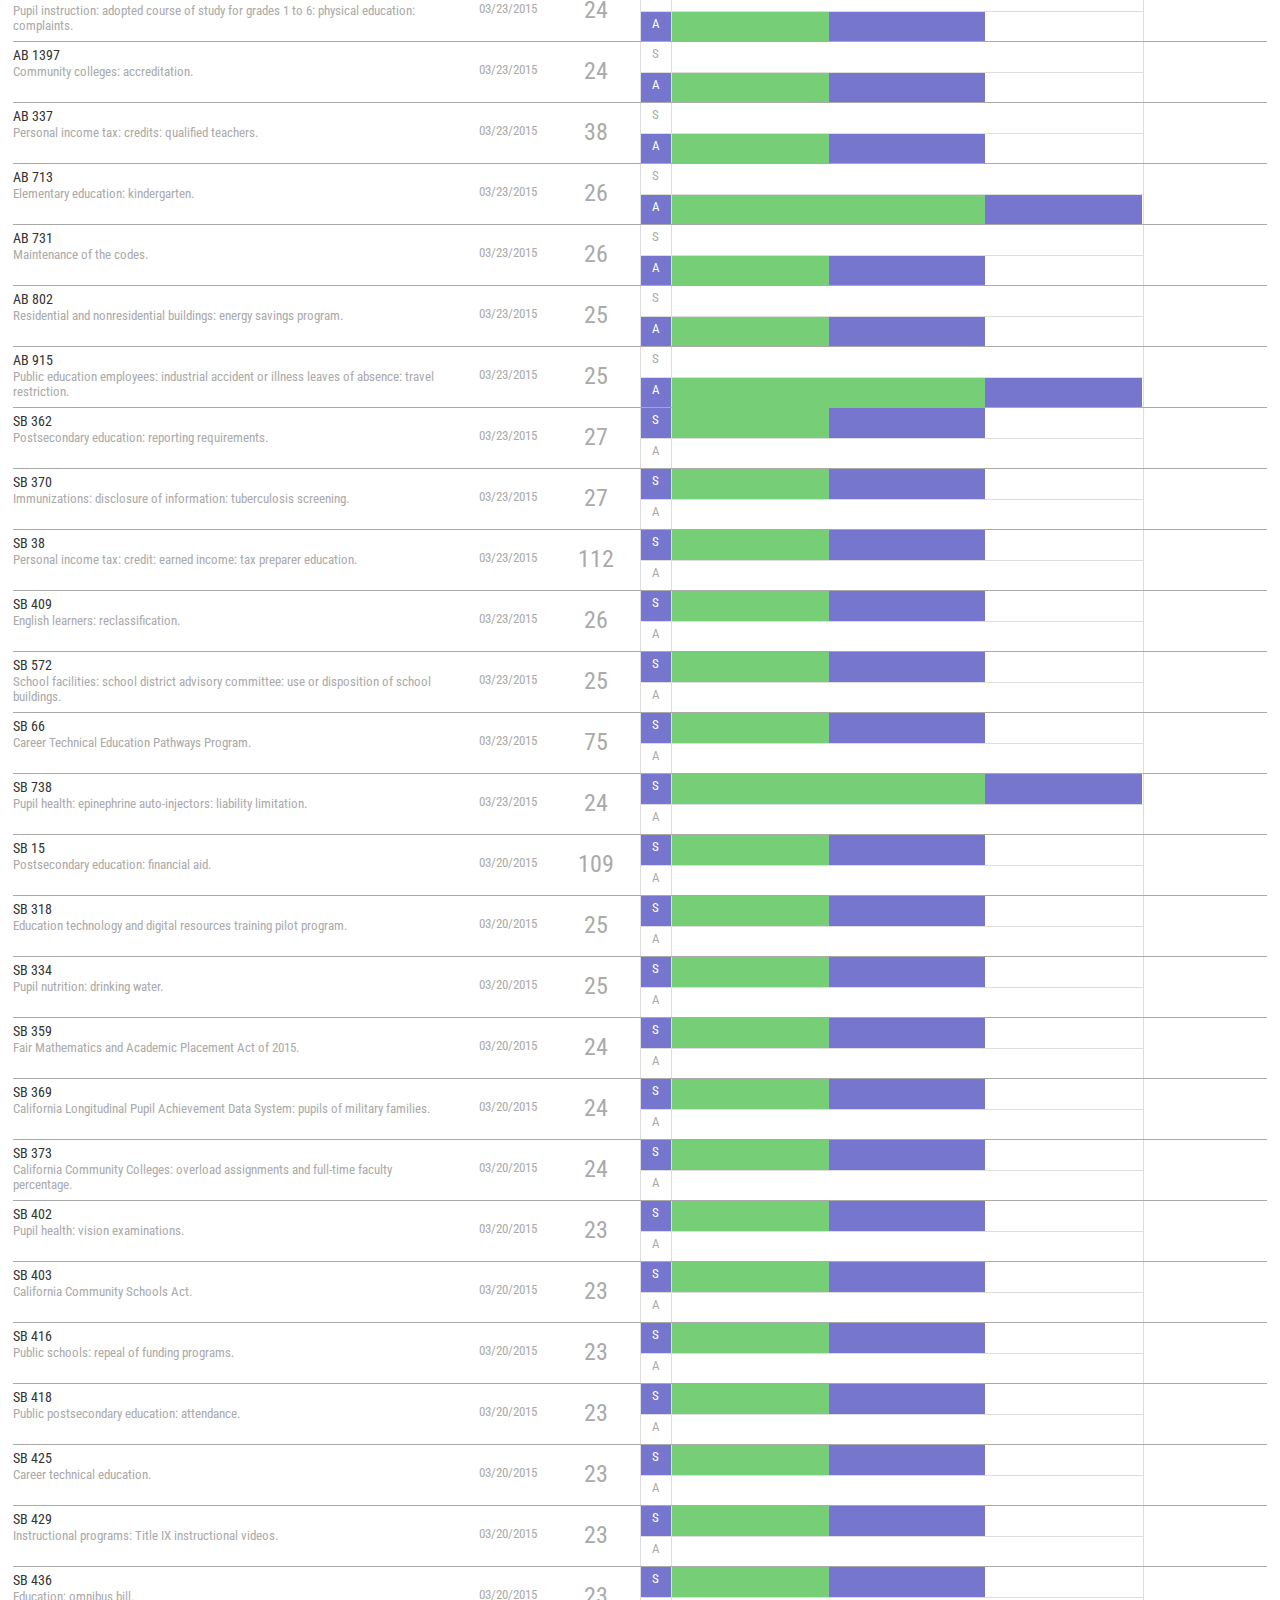
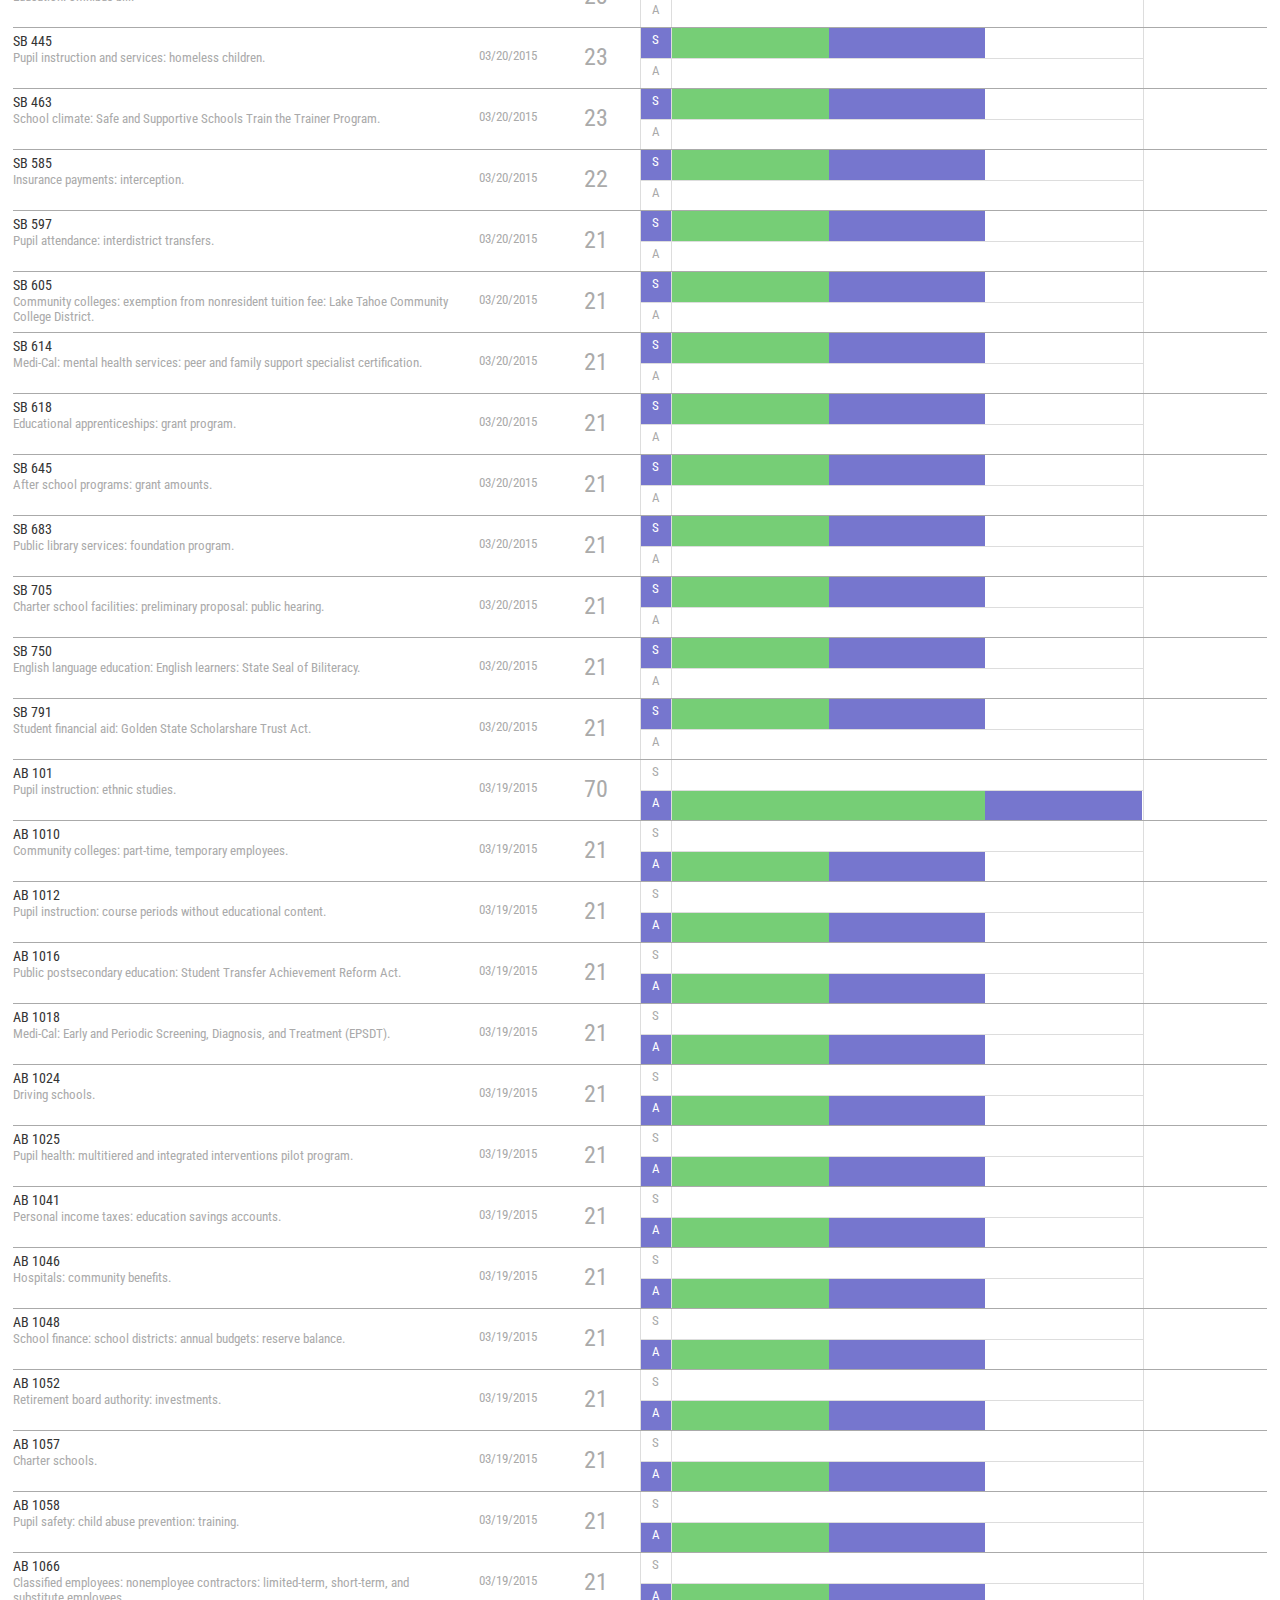
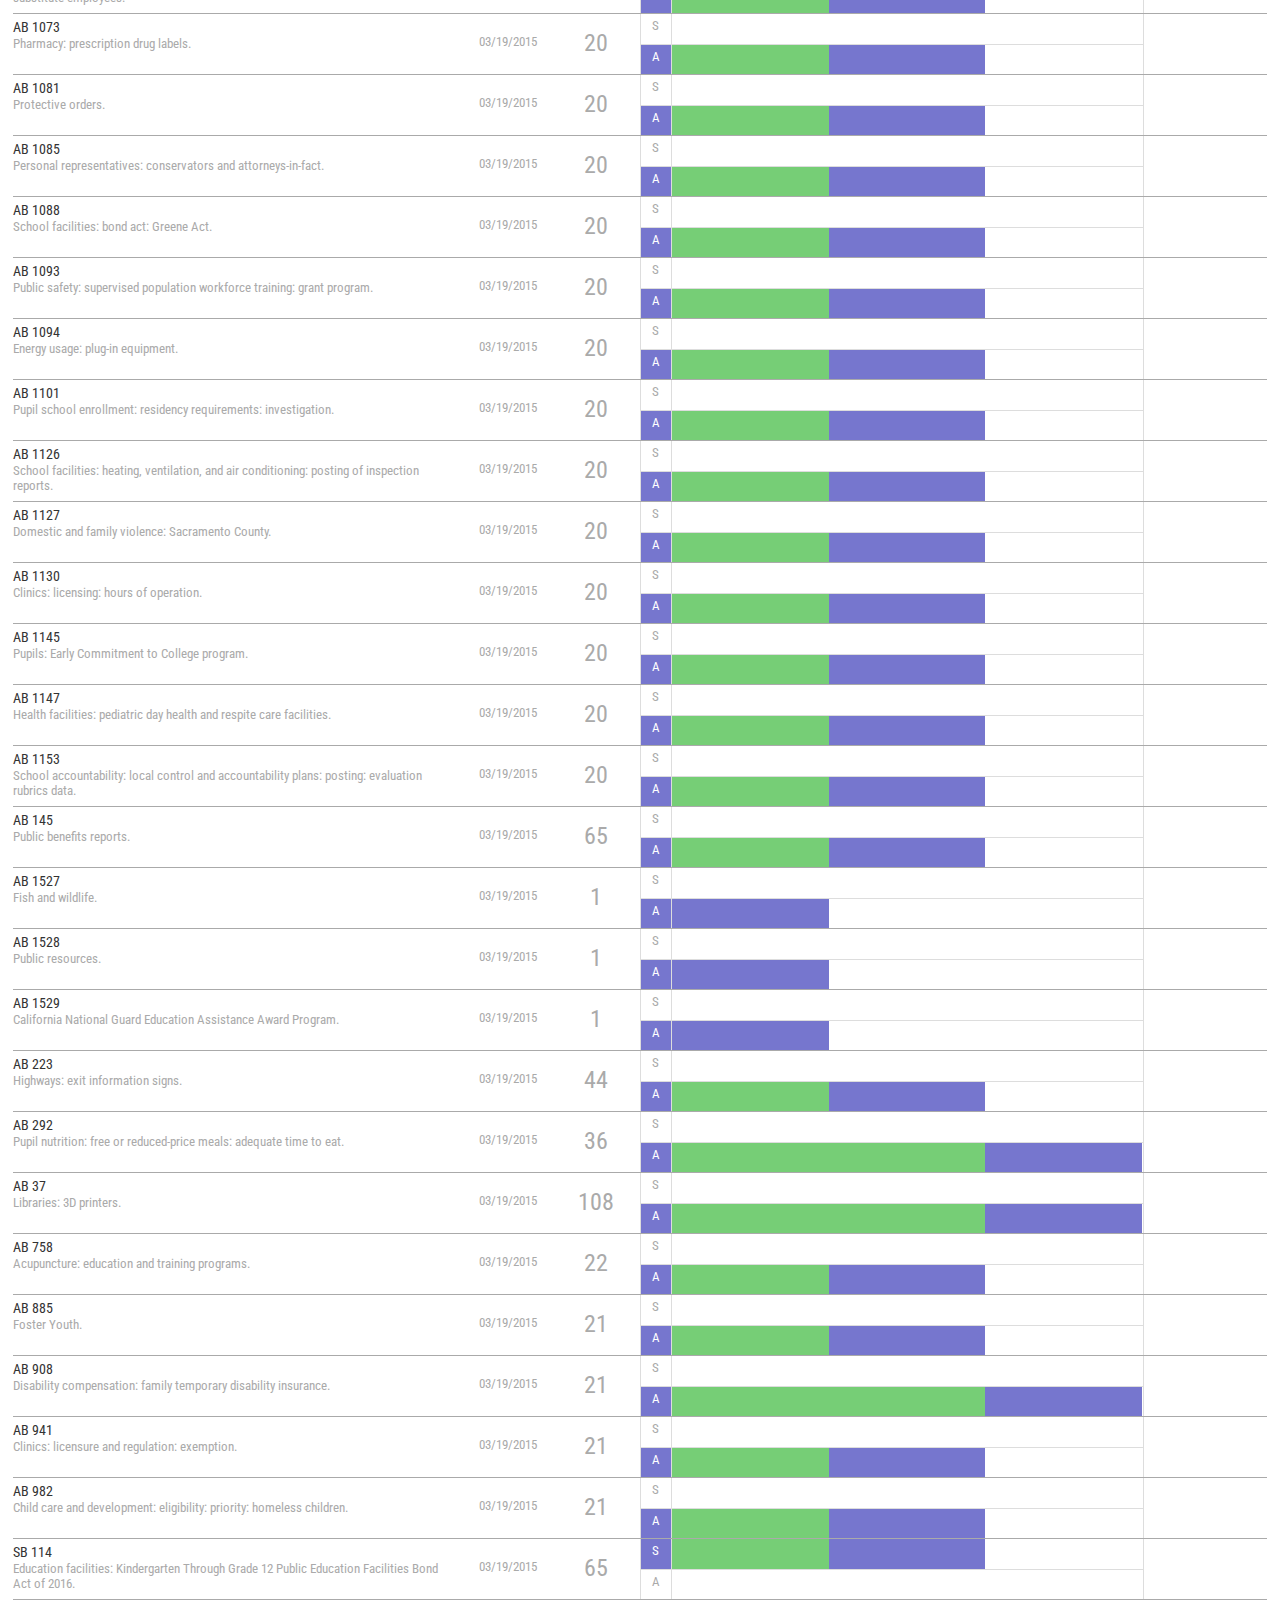
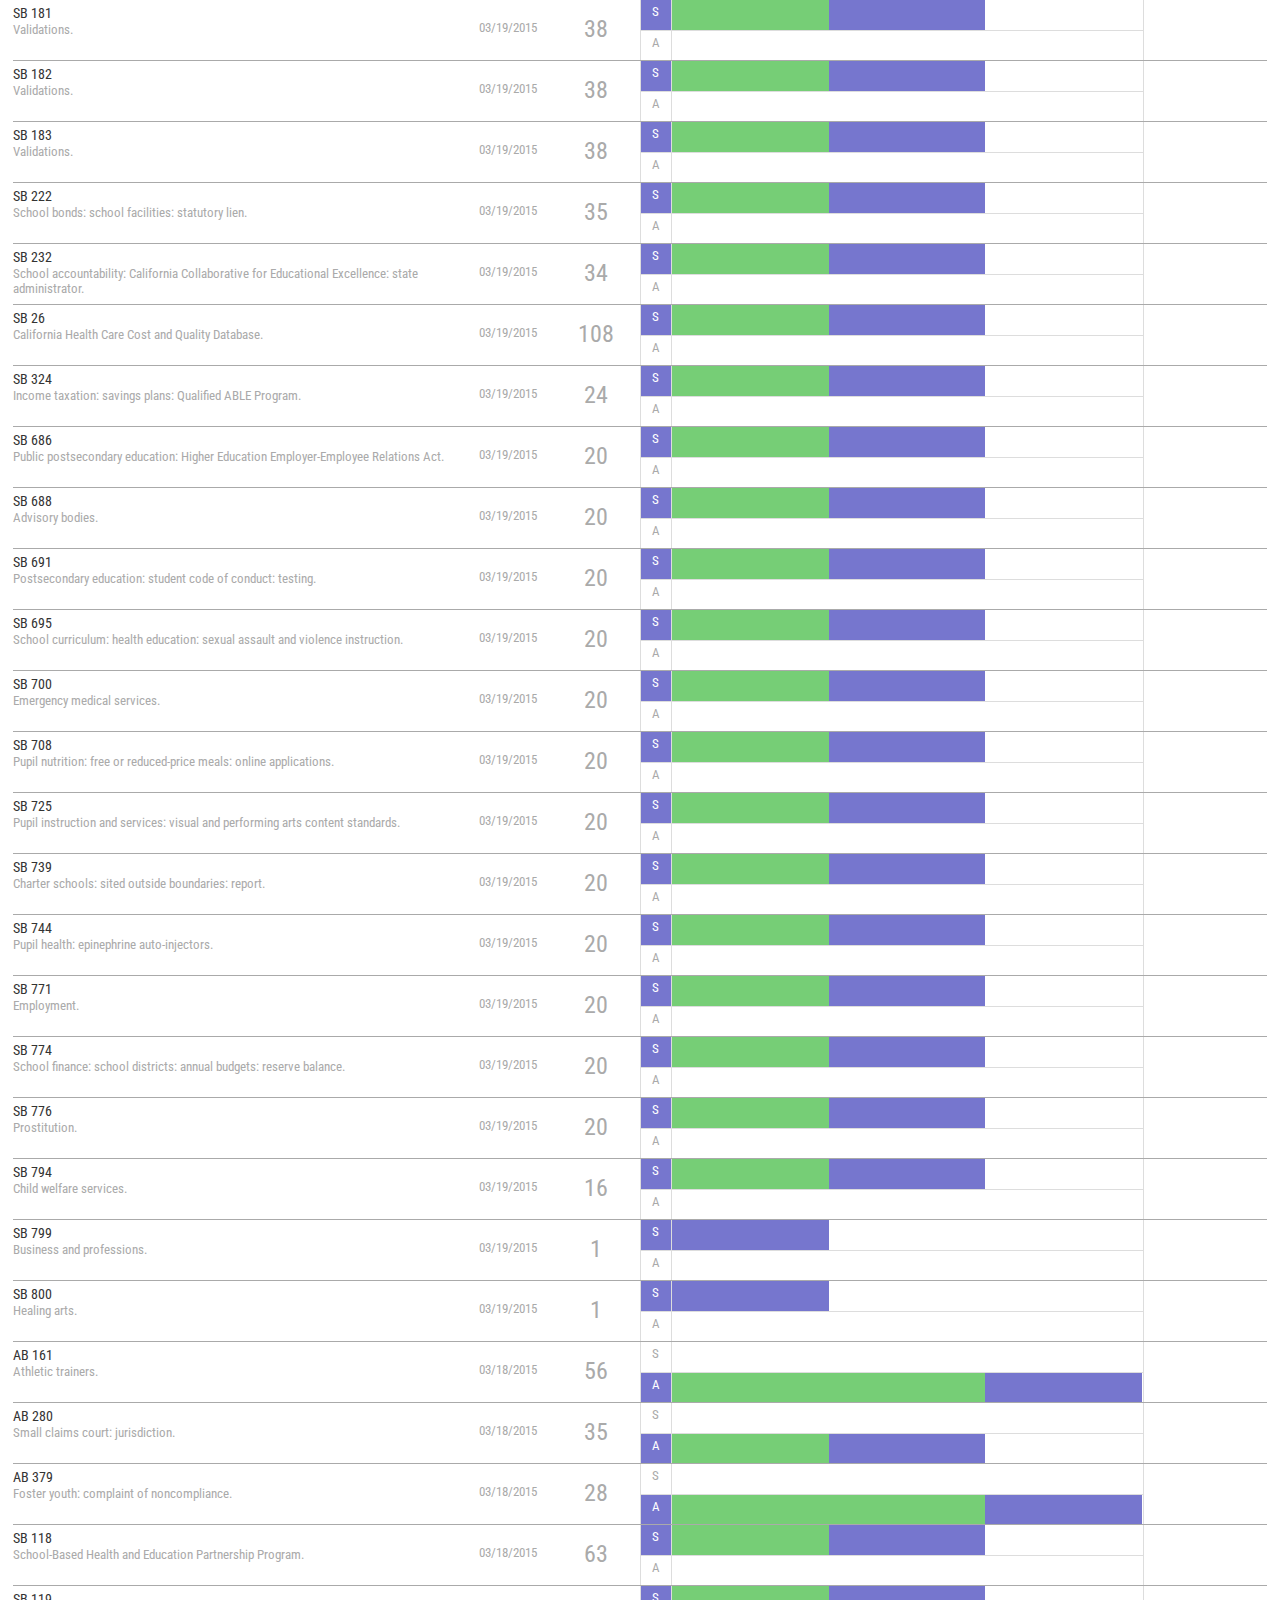
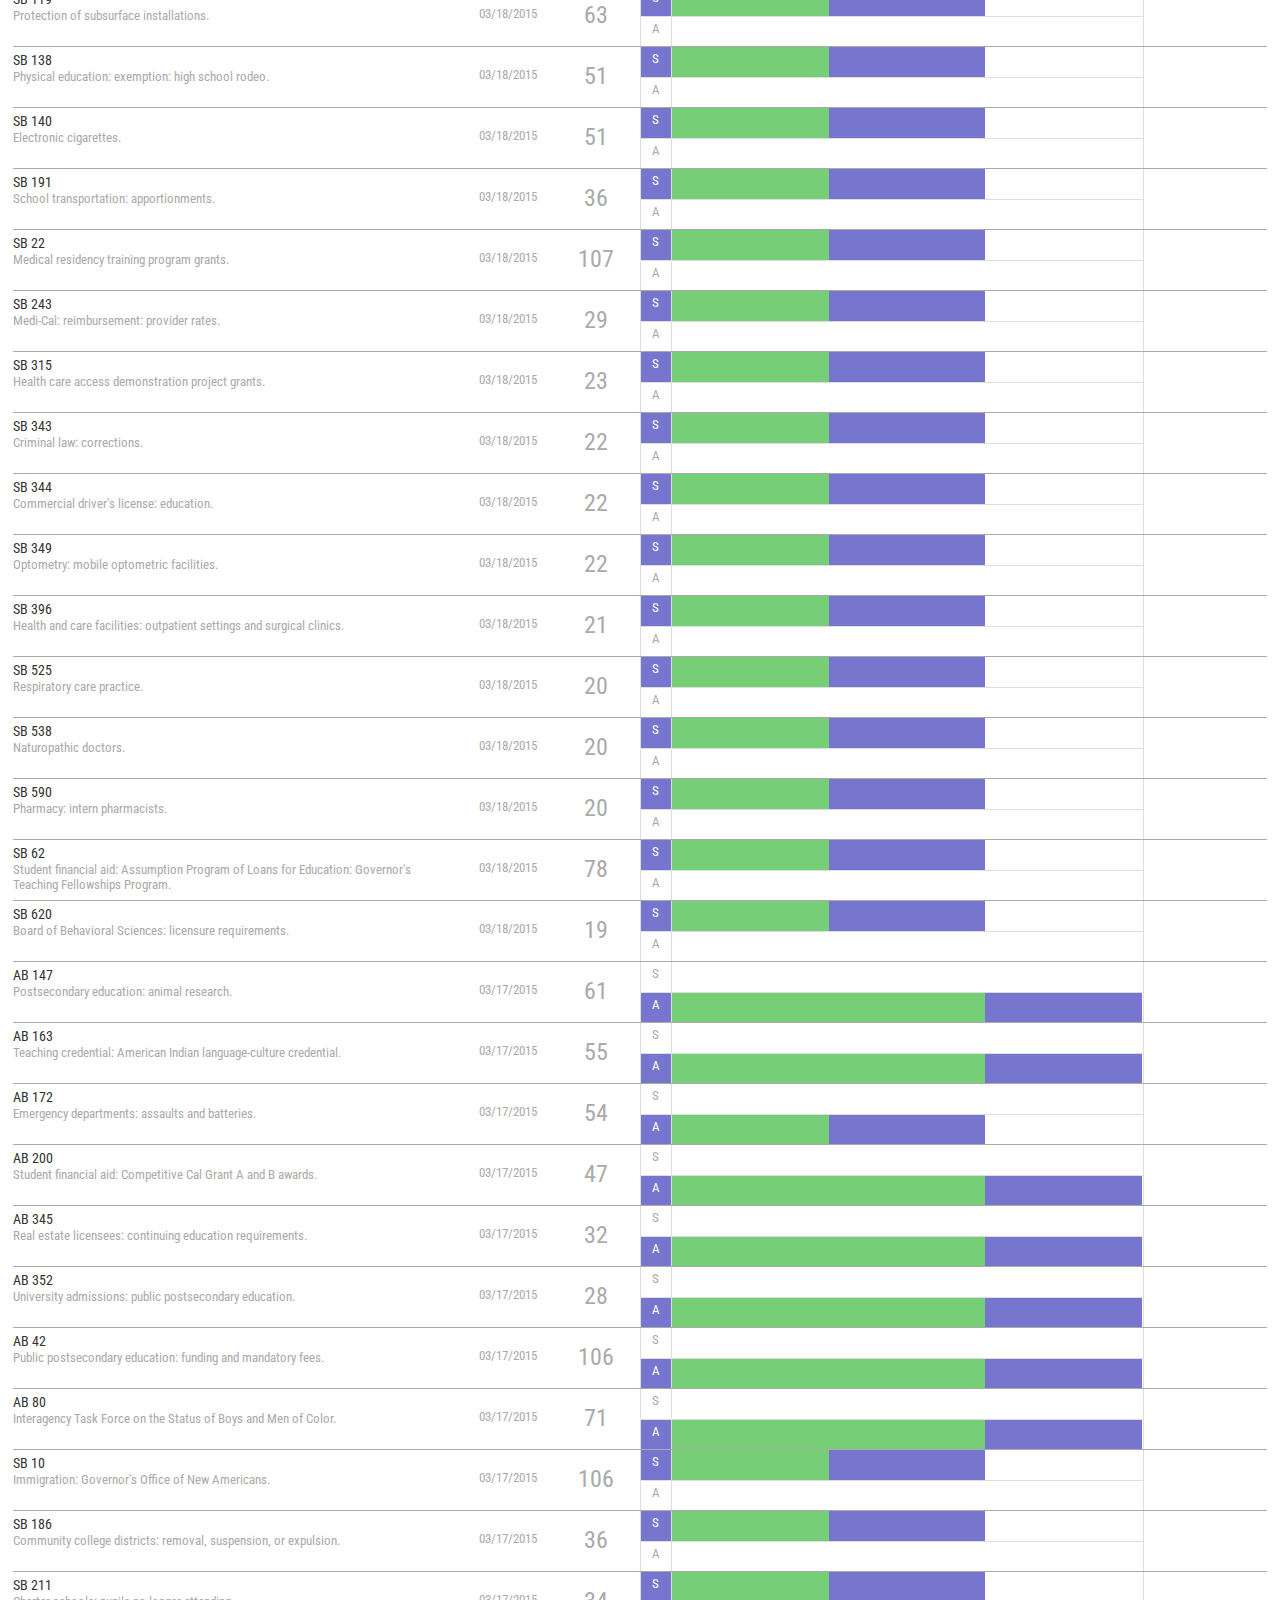
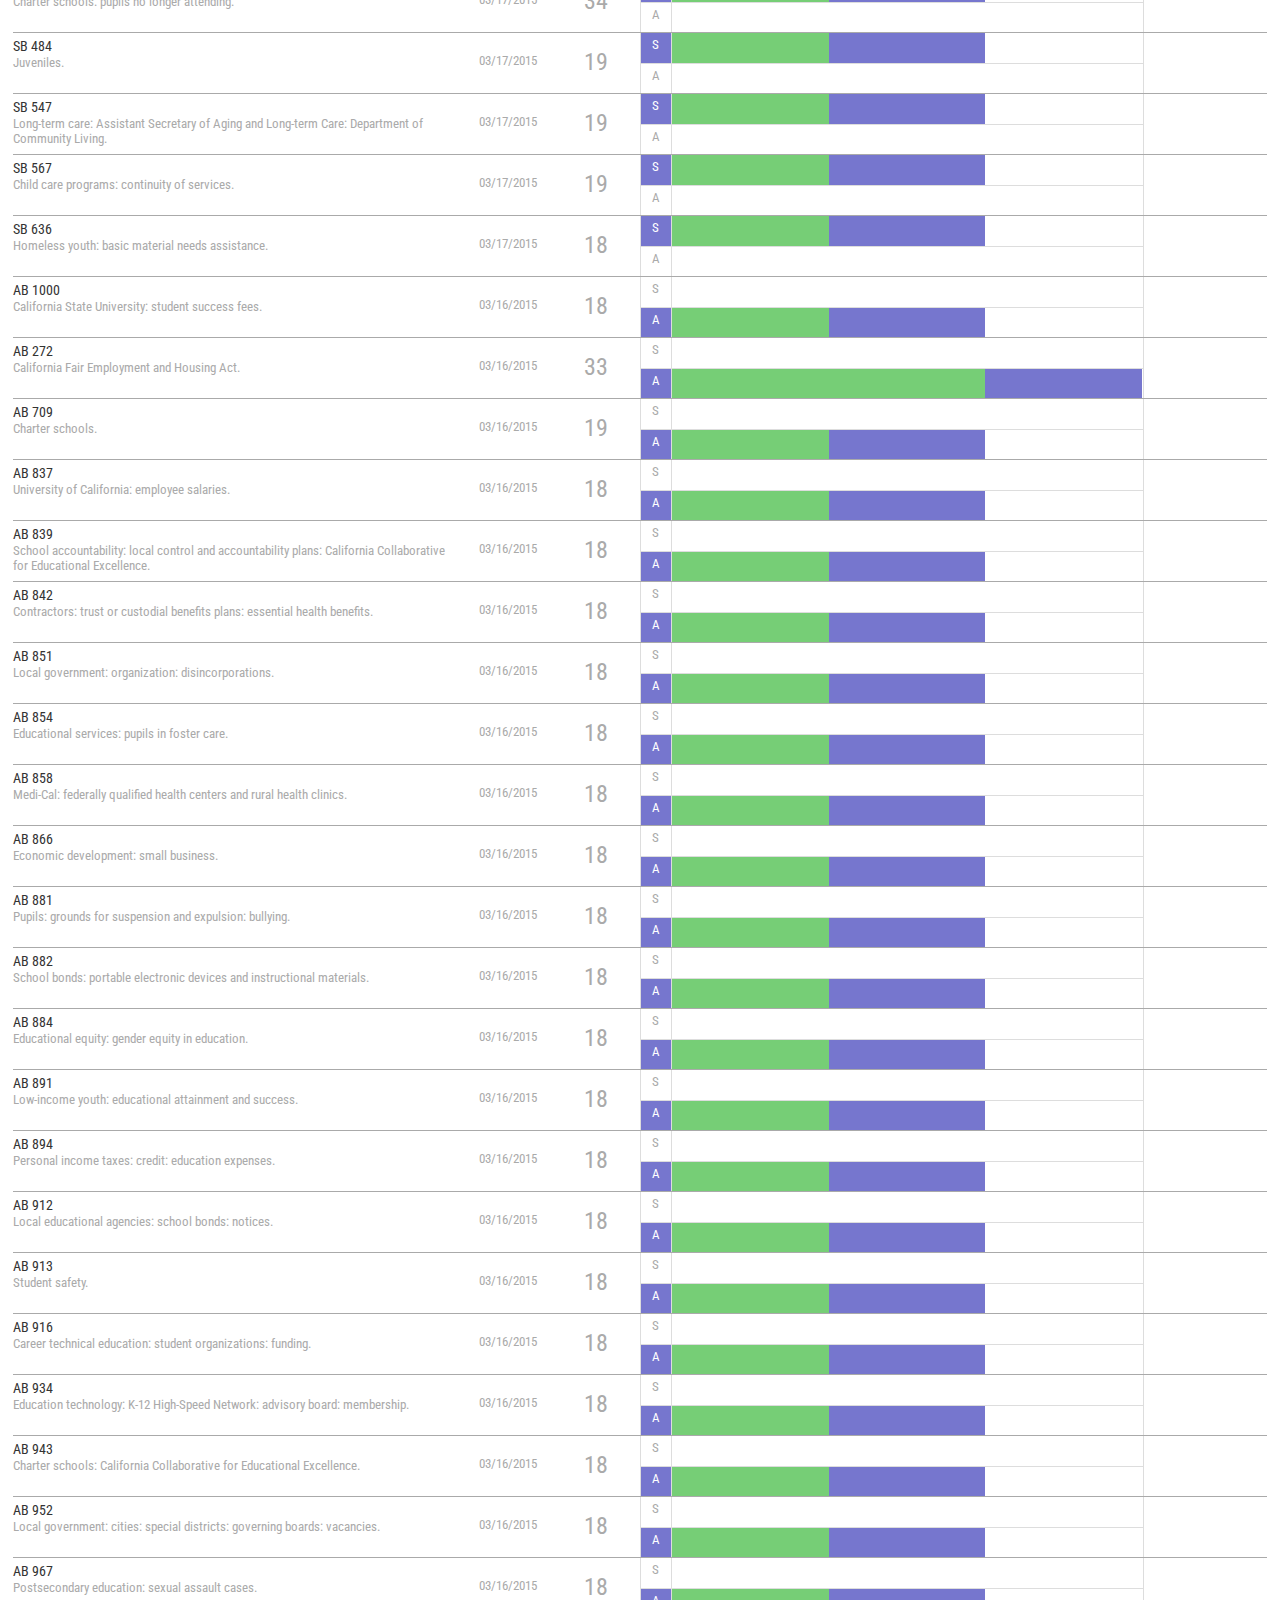
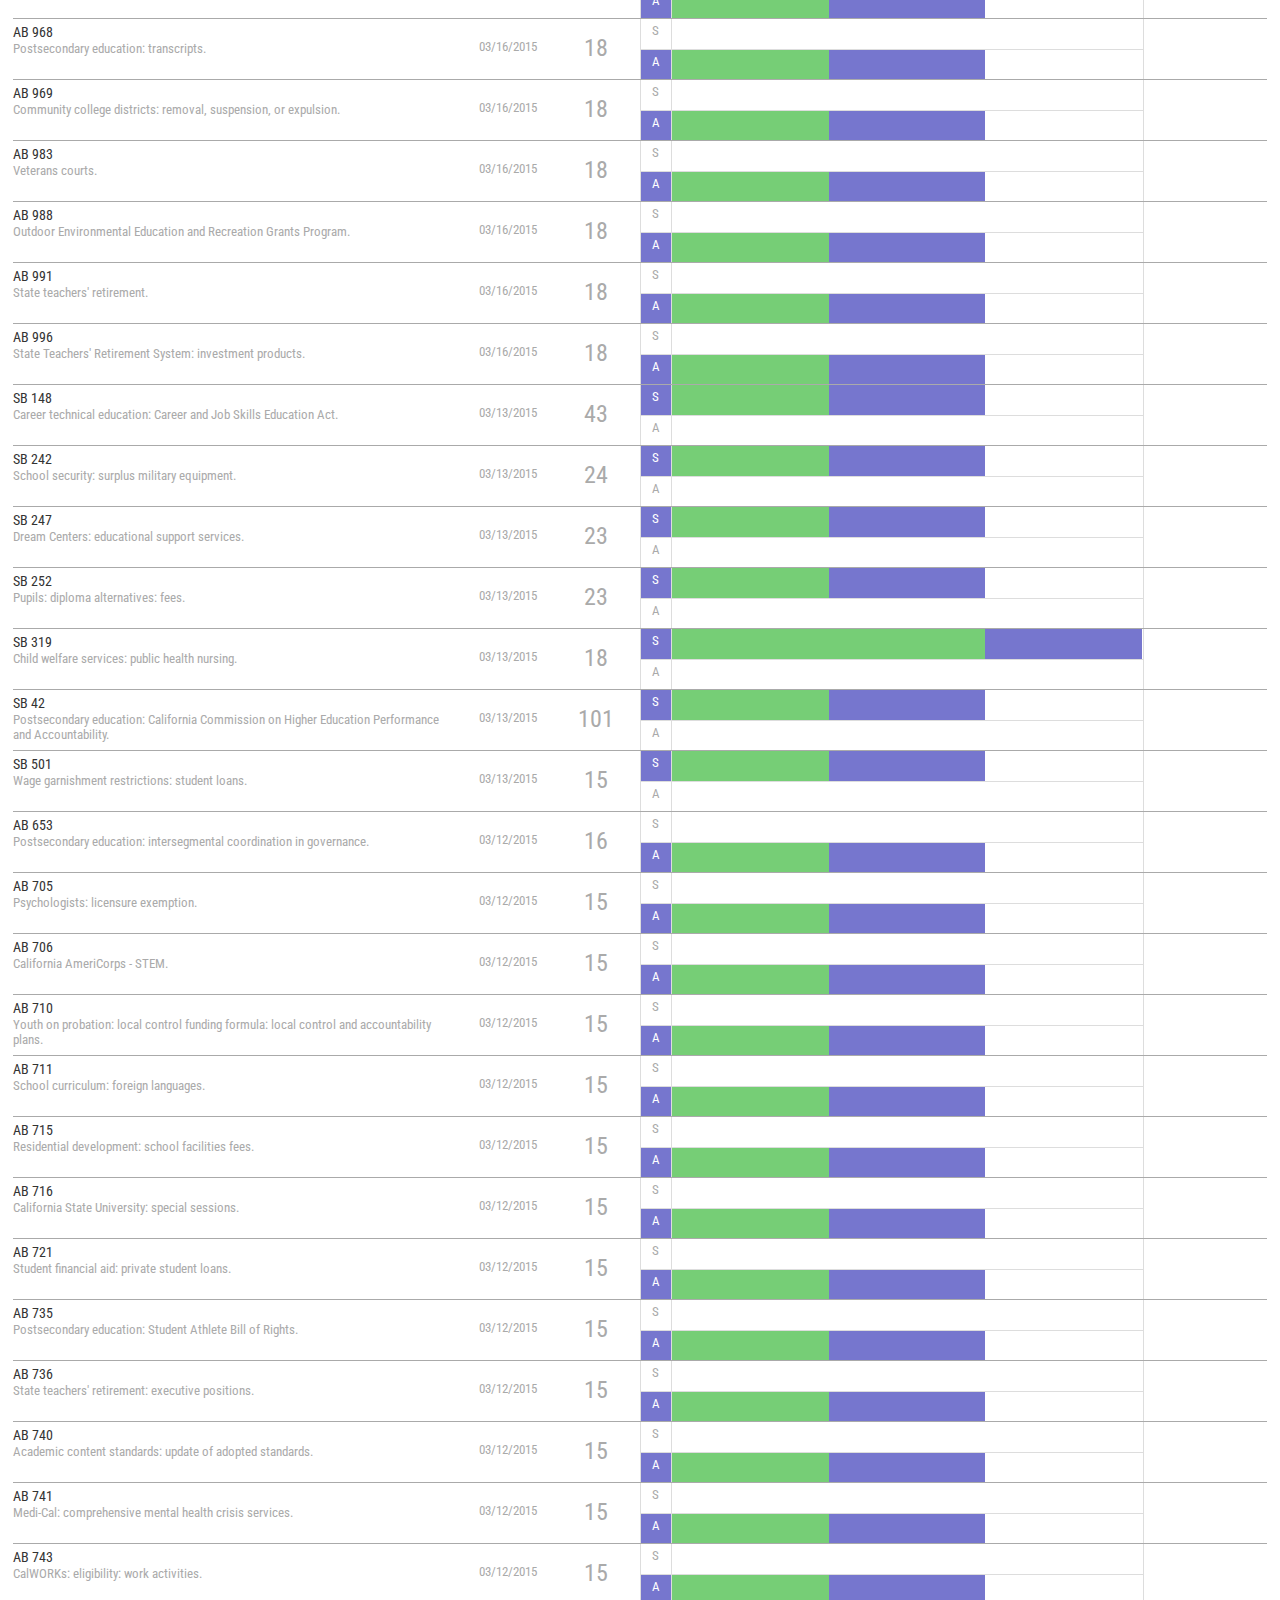
==== commit 53a68903: "modded pys" ====
--- a/index.html
+++ b/index.html
@@ -32,7 +32,7 @@
 				<div id="leg-length" class="left header align-center"><div>Days</div></div>
 				<div id="leg-viz" class="left height">
 					<div id="leg-leg" class="left height">
-							<div id="leg-enroll" class="right header"><div>Reconcile</div></div>
+							<!--div id="leg-enroll" class="right header"><div>Reconcile</div></div>-->
 							<div id="leg-progress" class="left align-center">
 								<div id="leg-level" class="left header"></div>
 								<div id="leg-intro" class="header block"><div>Introduced</div></div>
--- a/css/main.css
+++ b/css/main.css
@@ -8,10 +8,10 @@
 #leg-app .right {float:right;}
 #leg-app .height {height:60px;}
 #leg-app .align-center {text-align:center;}
-#leg-app .block {text-align:center;width:30%;float:left;}
+#leg-app .block {text-align:center;width:31.28%;float:left;}
 #leg-app .leg-end .block {width:50%;}
 #leg-app .full {height:60px;}
-#leg-app .half {height:29.3px;}
+#leg-app .half {height:29.5px;}
 #leg-app .mute {font-size:.8em;color:#aaa;}
 #leg-app .border {border-right: 1px #ddd solid;}
 #leg-app a {text-decoration: none;}
@@ -54,9 +54,9 @@
 		.leg-length>div:first-of-type {font-size: 1.5em;color: #aaa;padding-top:12%;}
 	.leg-viz, #leg-viz {width:50%;padding:0;margin:0;}
 		.leg-leg {width:80%;border-left: 1px solid #ddd;}
-			.leg-upper {width: 89%;border-bottom: 1px #ddd solid;}
+			.leg-upper {width: 100%;border-bottom: 1px #ddd solid;}
 				.leg-upper .leg-level {border-bottom: 1px #ddd solid;}
-			.leg-lower, #leg-progress {width: 89%;}
+			.leg-lower, #leg-progress {width: 100%;}
 				.leg-level {position:relative;border-right: 1px solid #ddd;width:6%;float:left;}
 					.leg-level>div {padding-top:4px;}
 				.leg-intro {}
@@ -94,4 +94,16 @@
 	.leg-meta, #leg-meta {width:37%;}
 	.leg-viz, #leg-viz {width:62%;}
 	.leg-leg,#leg-leg  {width:79%;}
+}
+
+@media screen and (max-width: 1321px){
+	#leg-app .block {width:31.22%;}
+}
+
+@media screen and (max-width: 670px){
+	#leg-app .block {width:31.2%;}
+}
+
+@media screen and (max-width: 570px){
+	#leg-app .block {width:31.1%;}
 }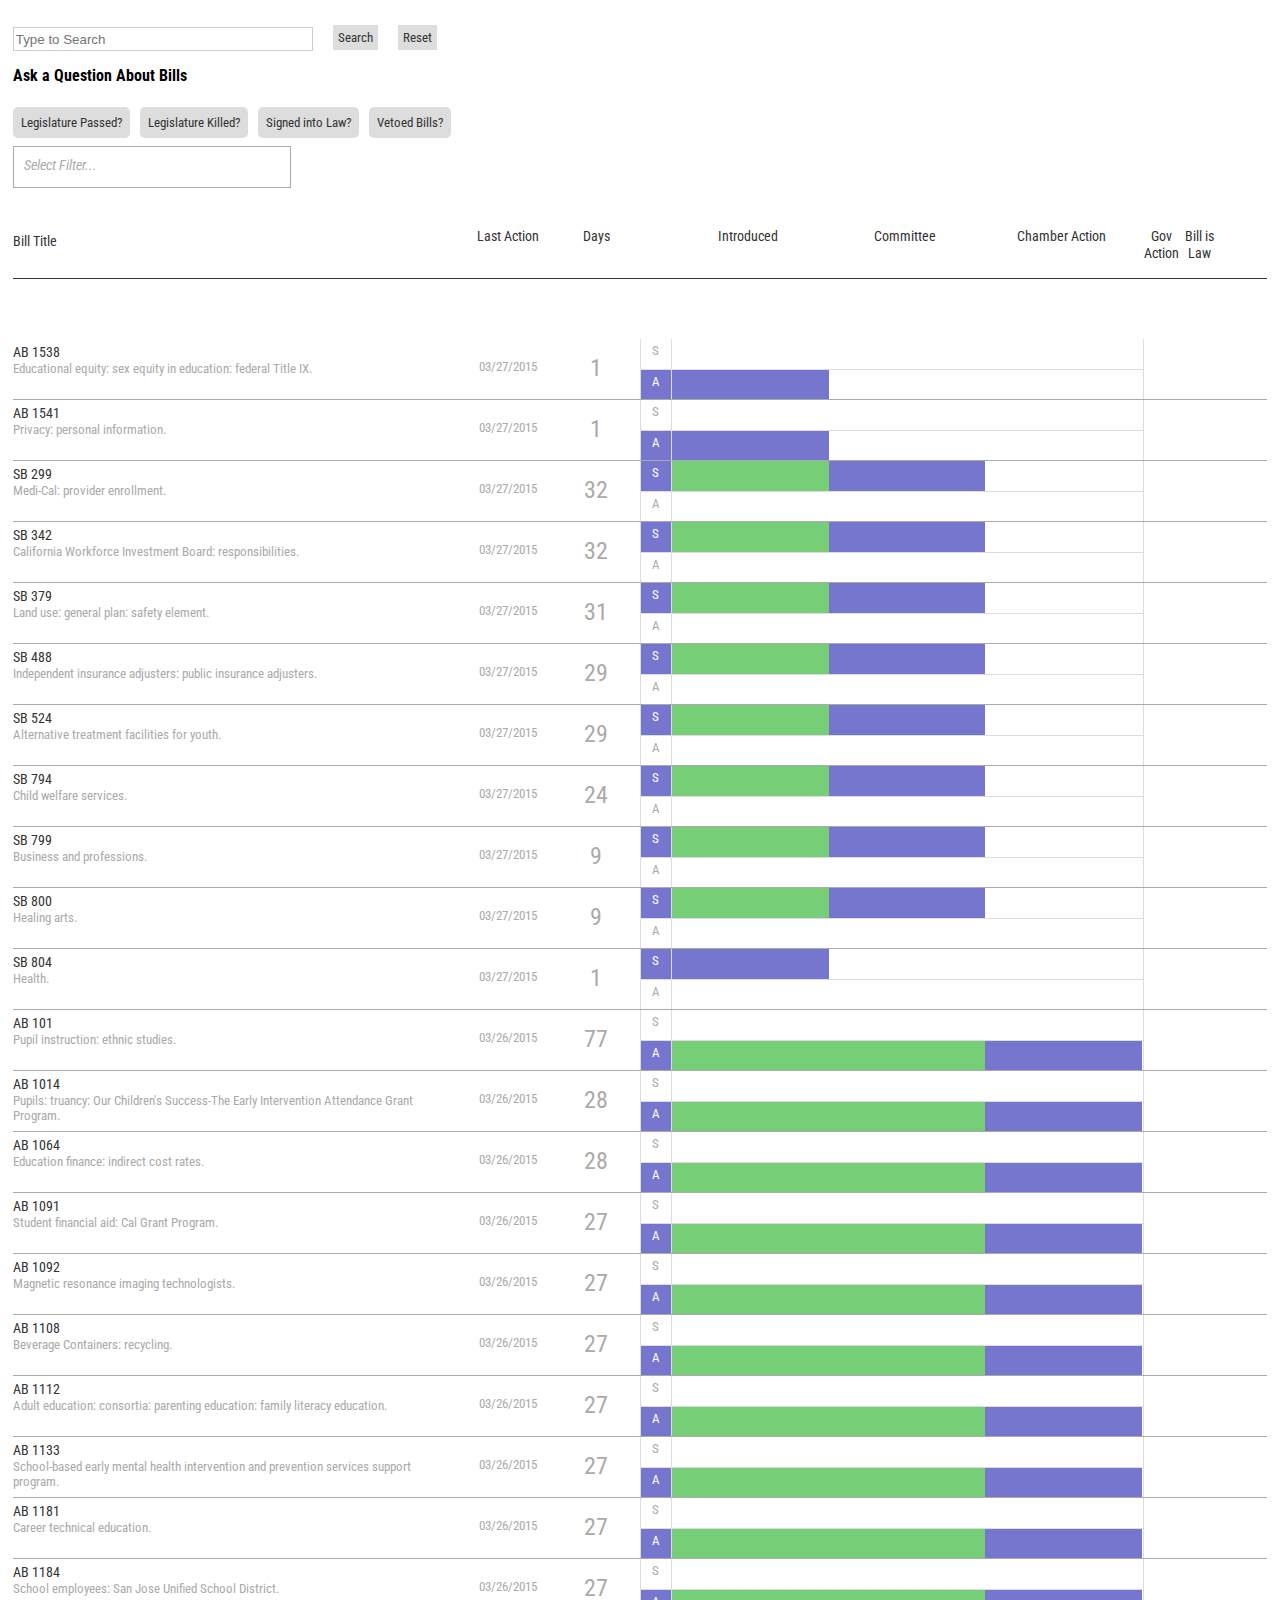
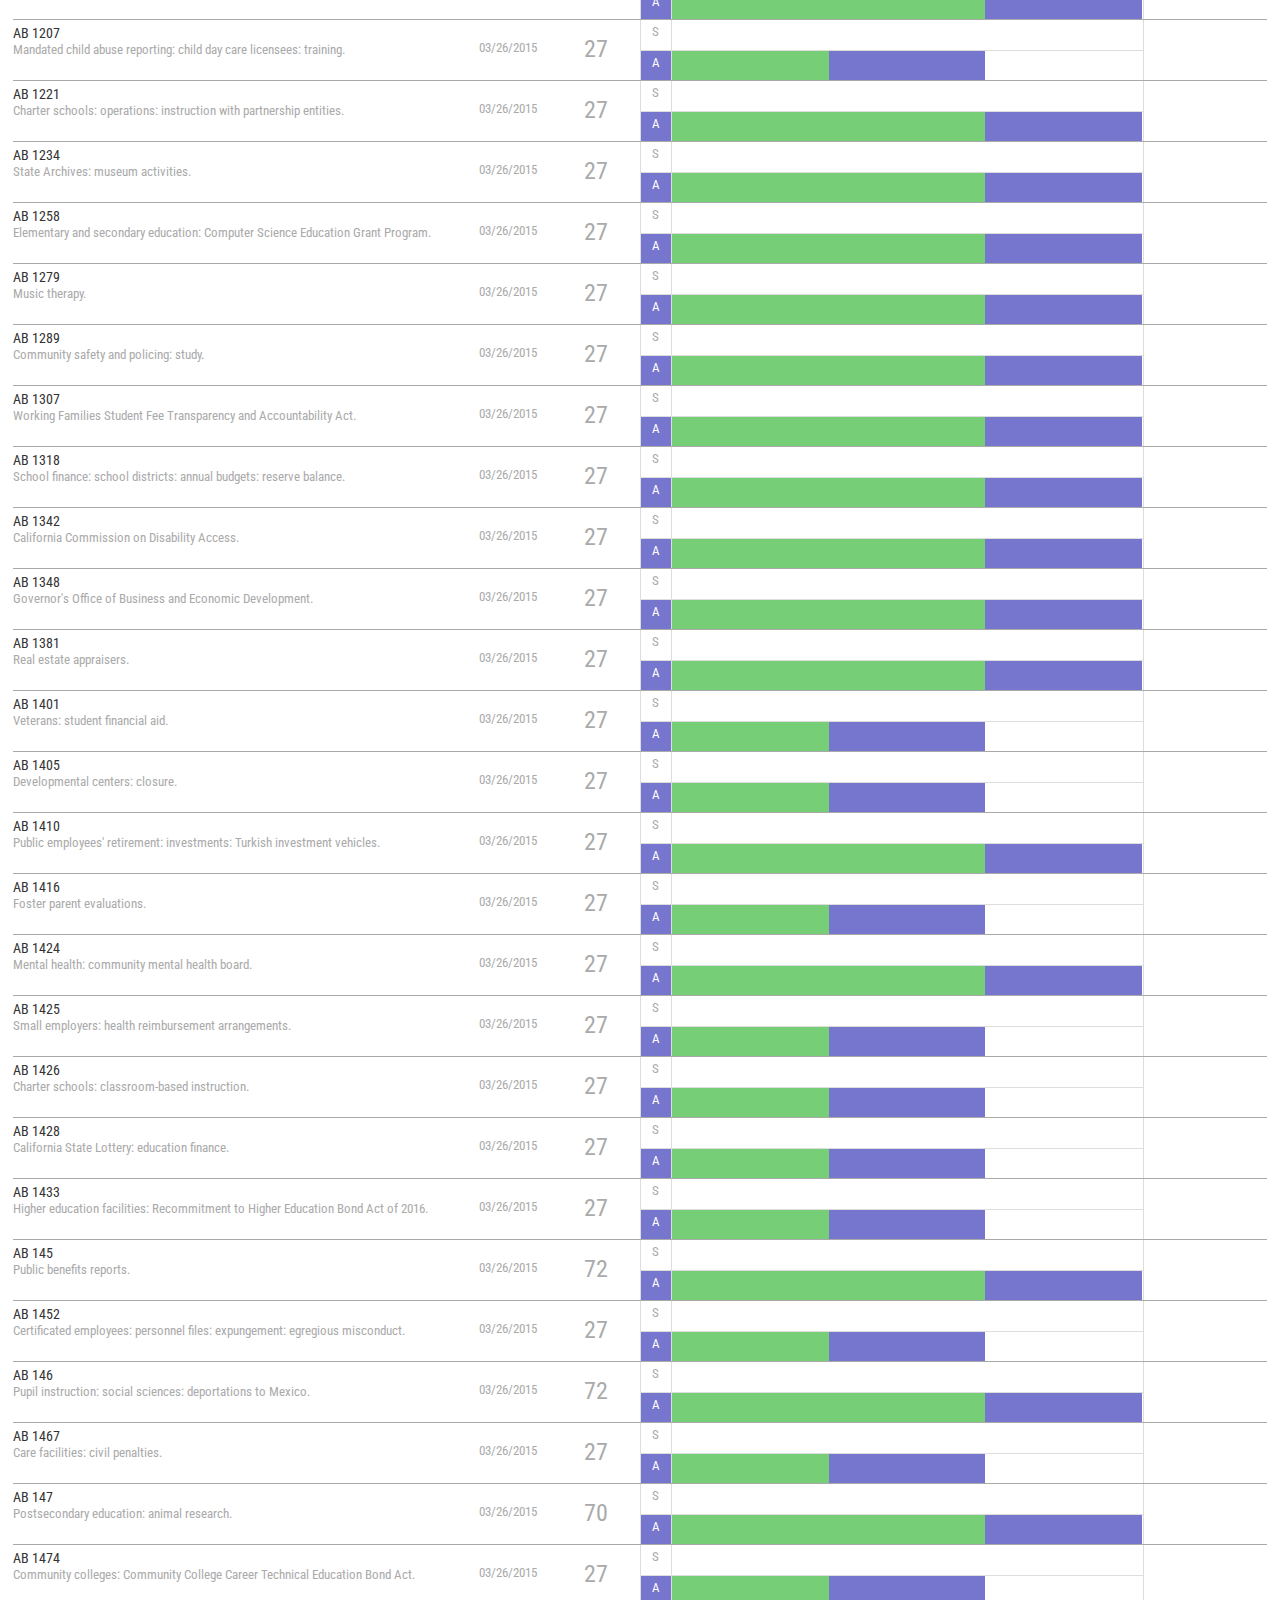
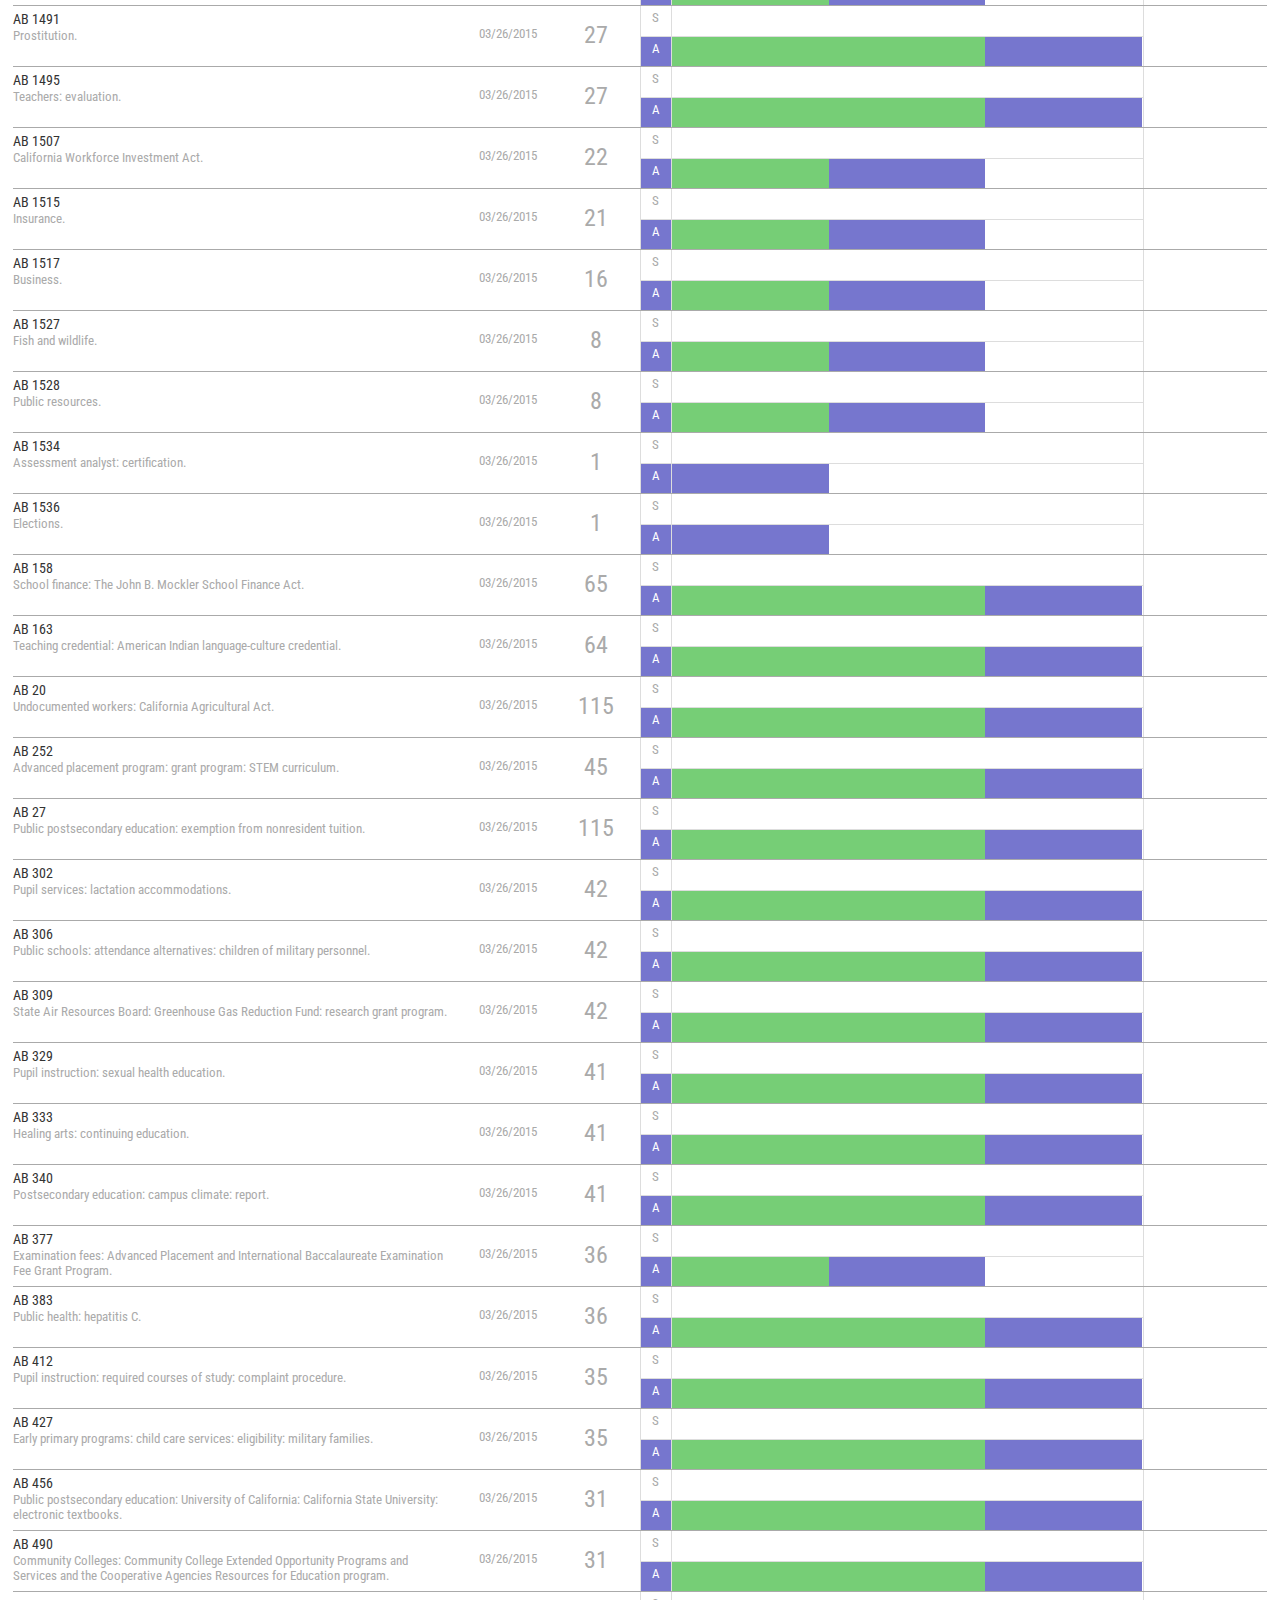
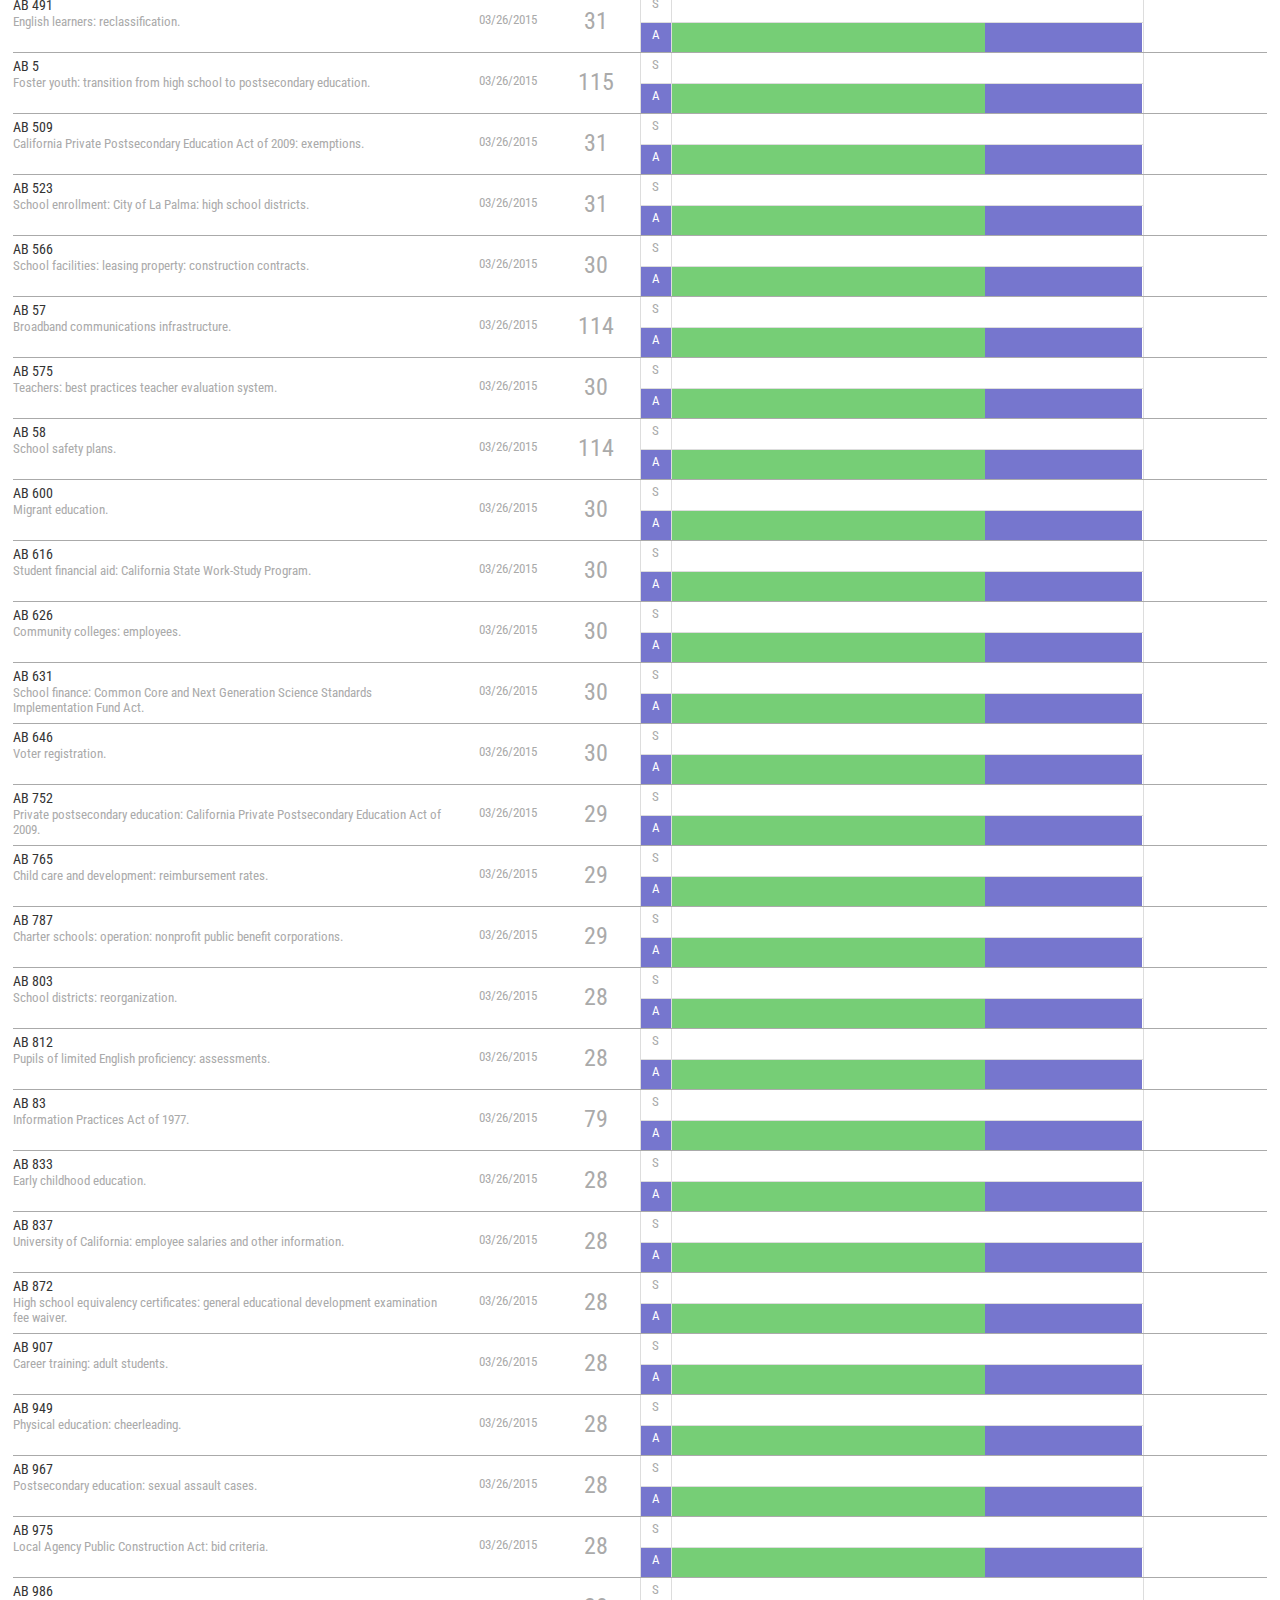
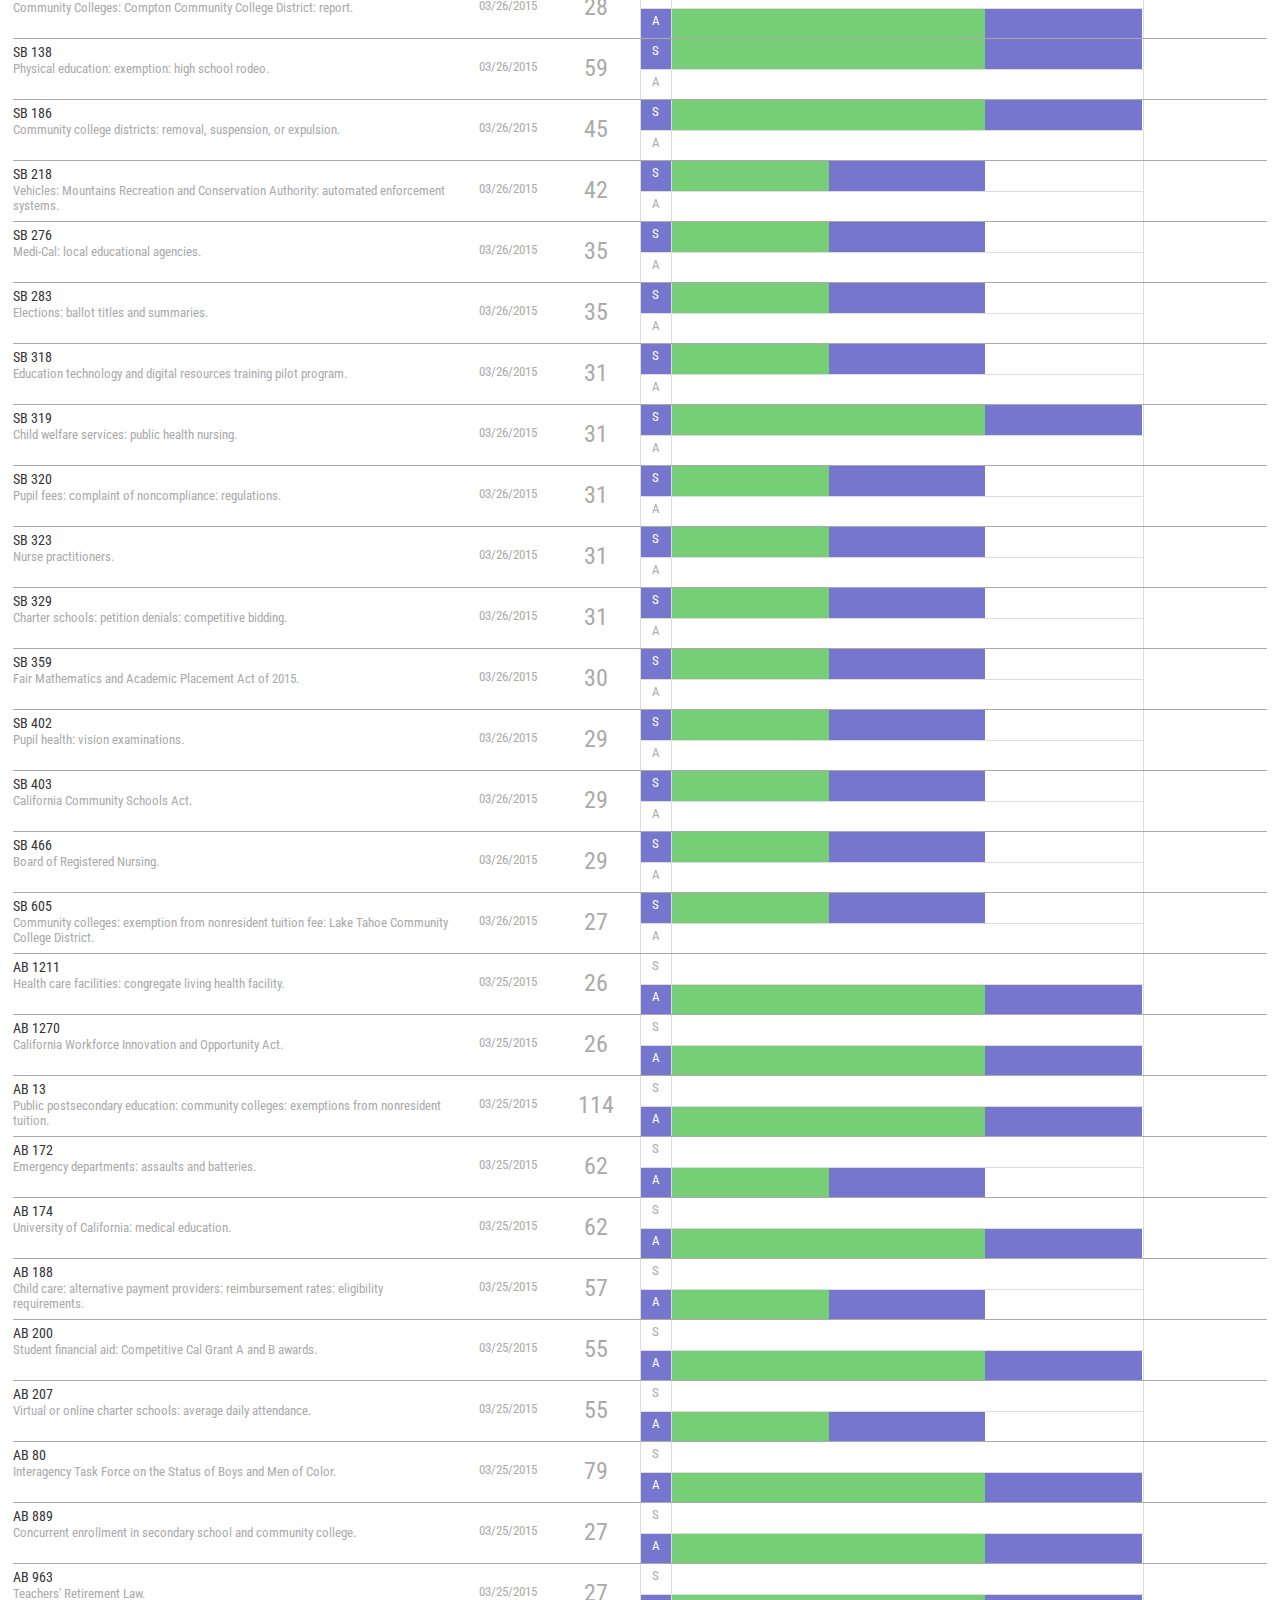
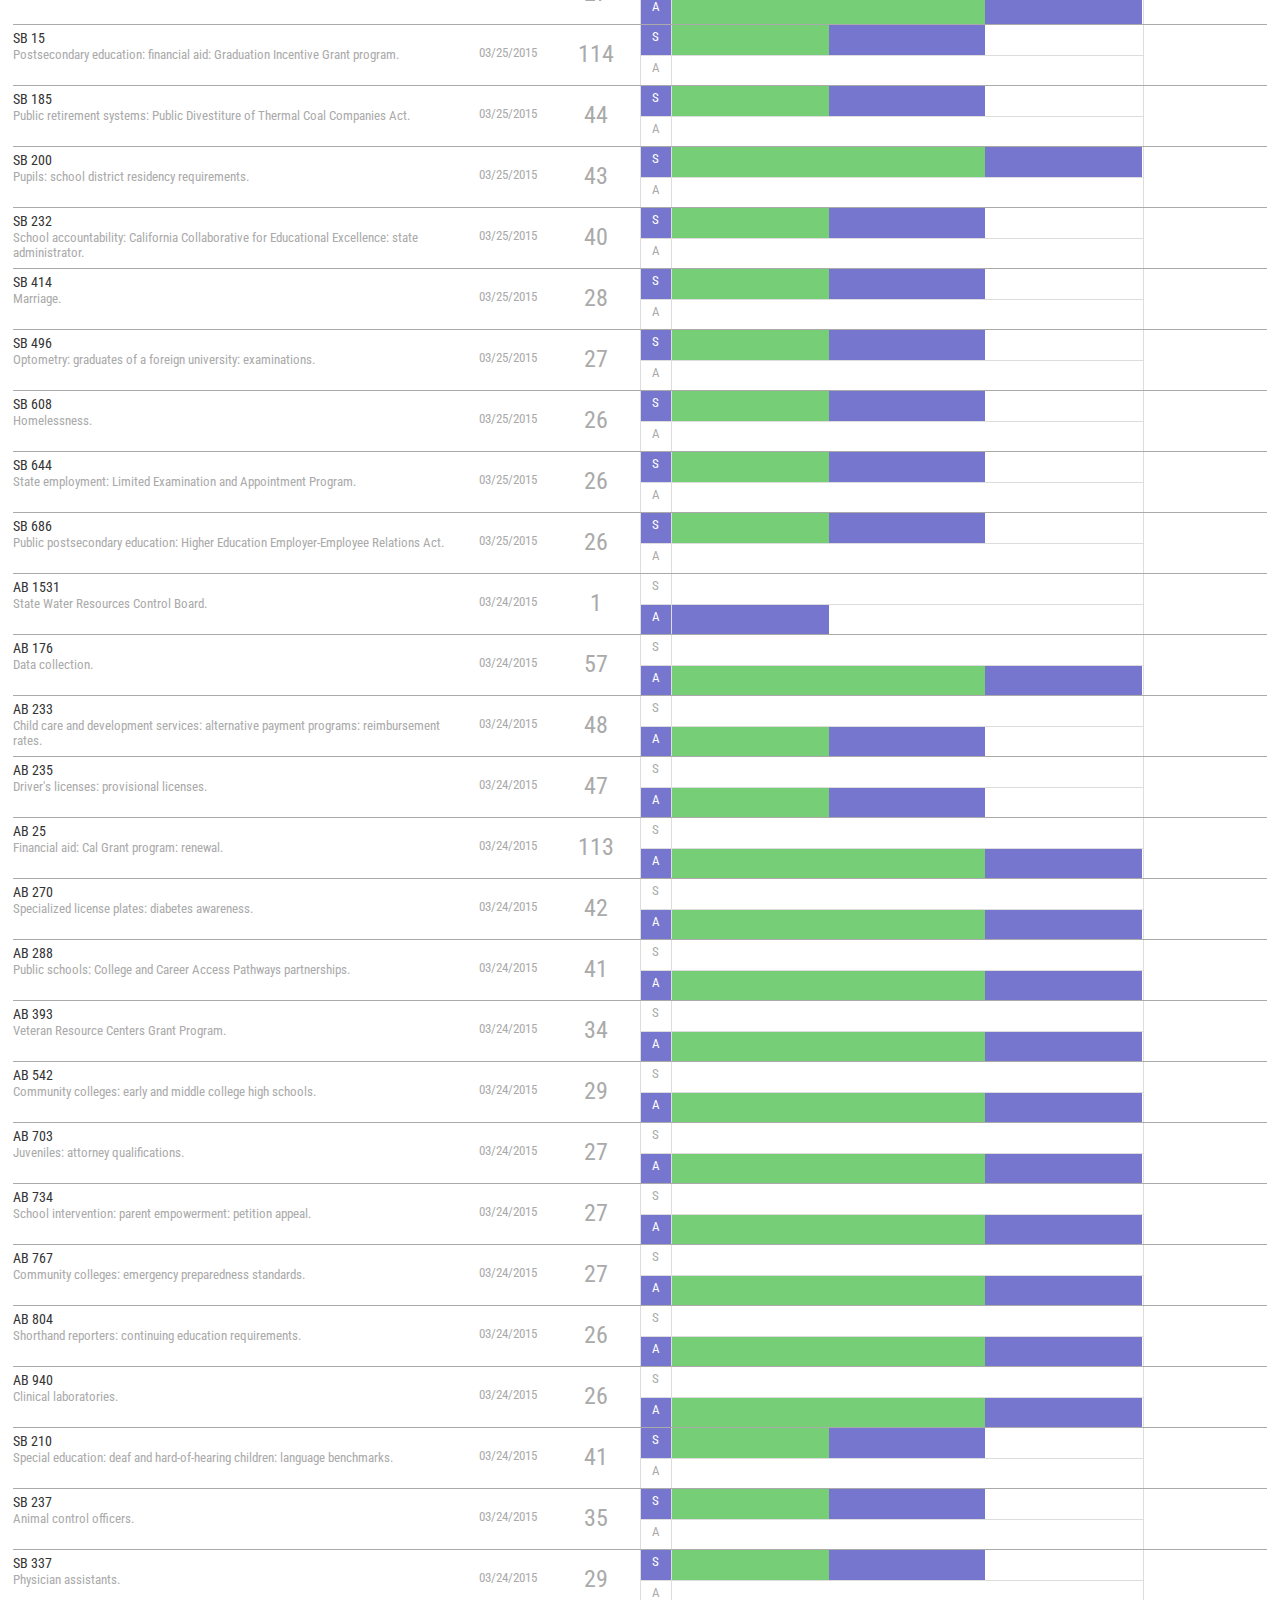
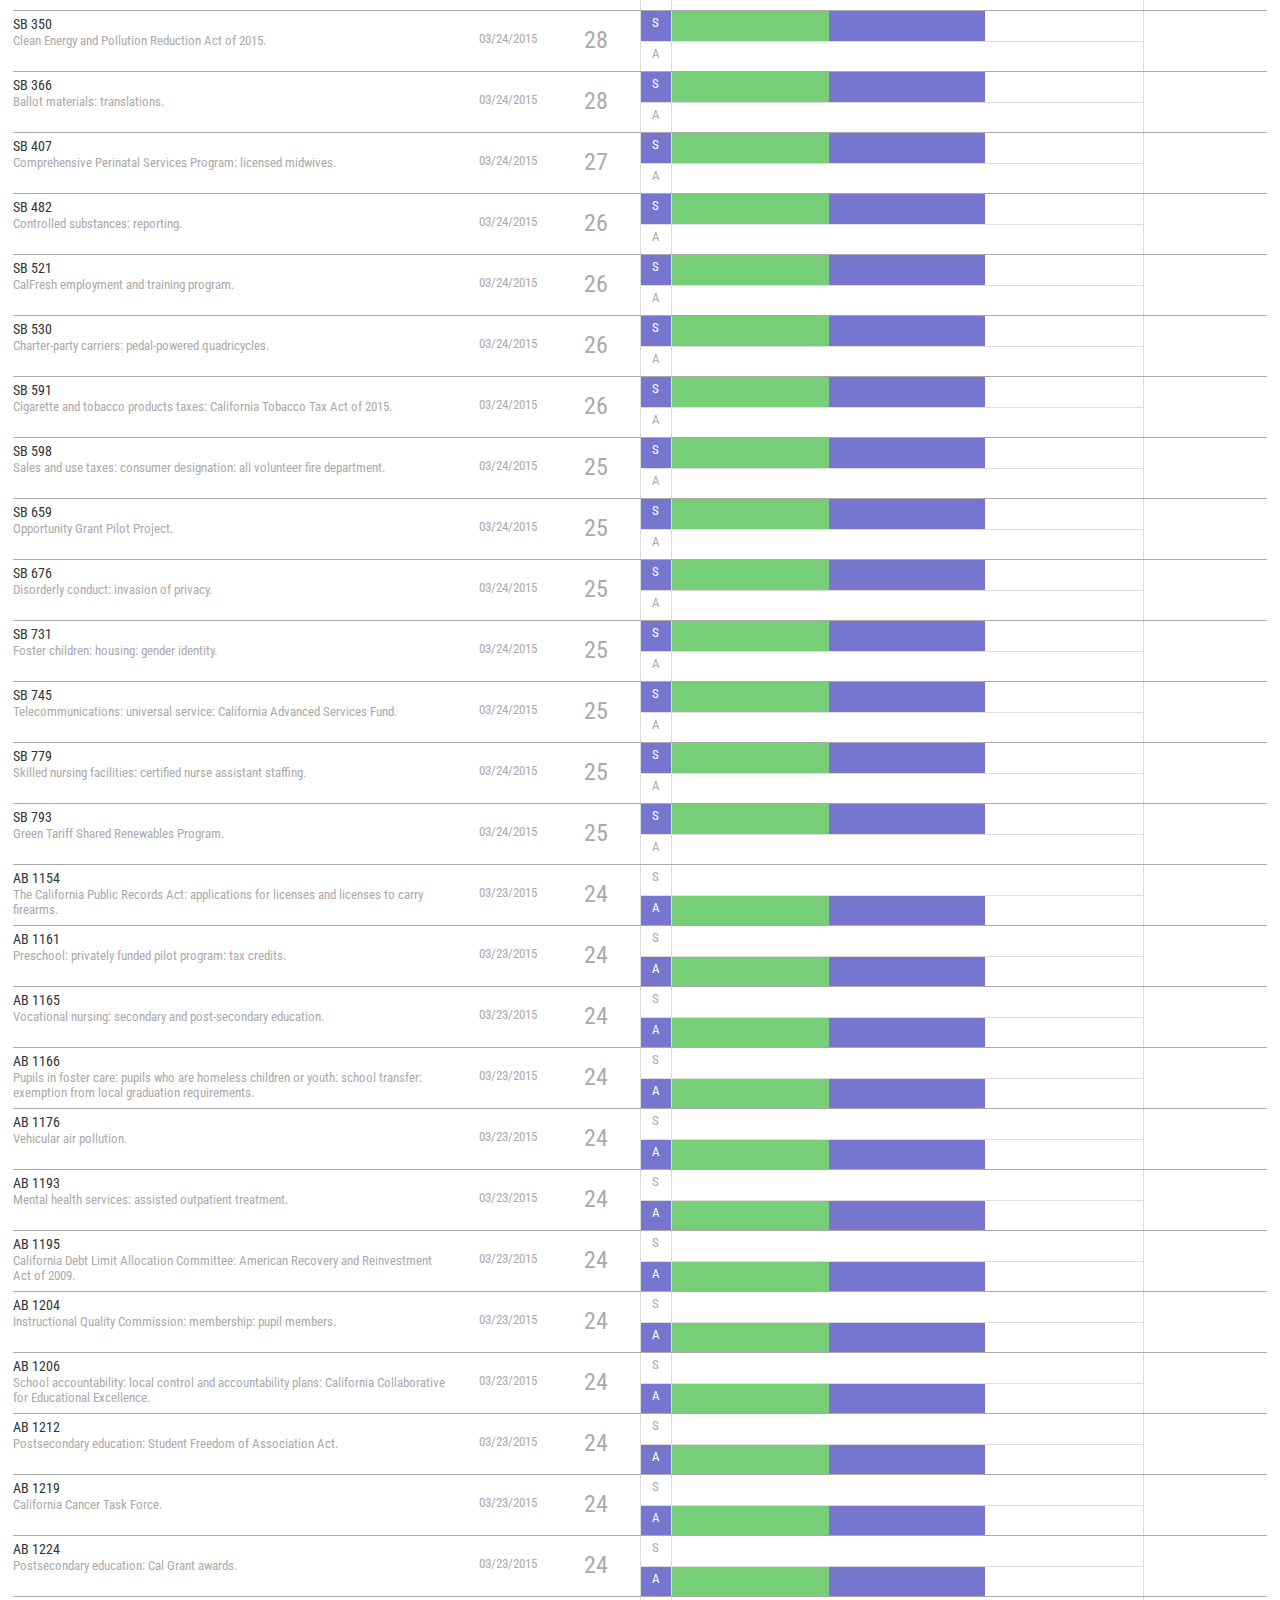
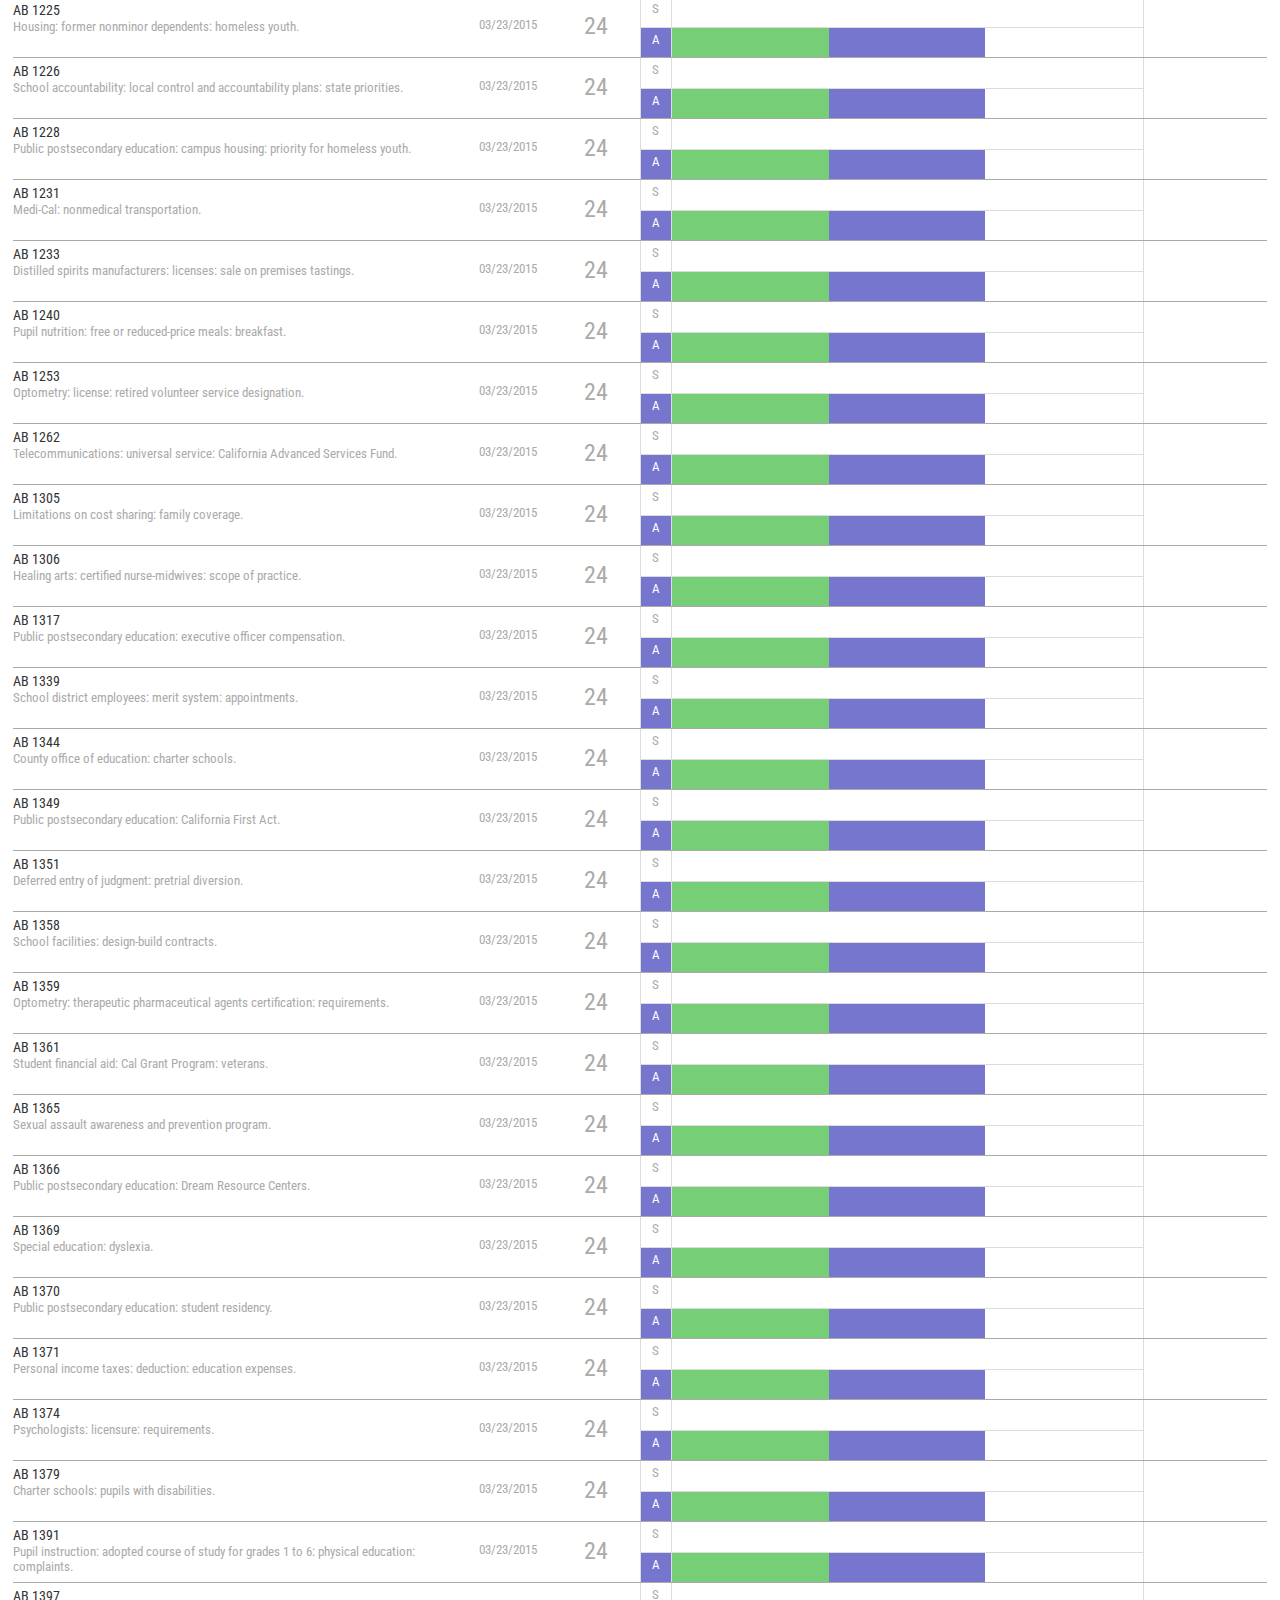
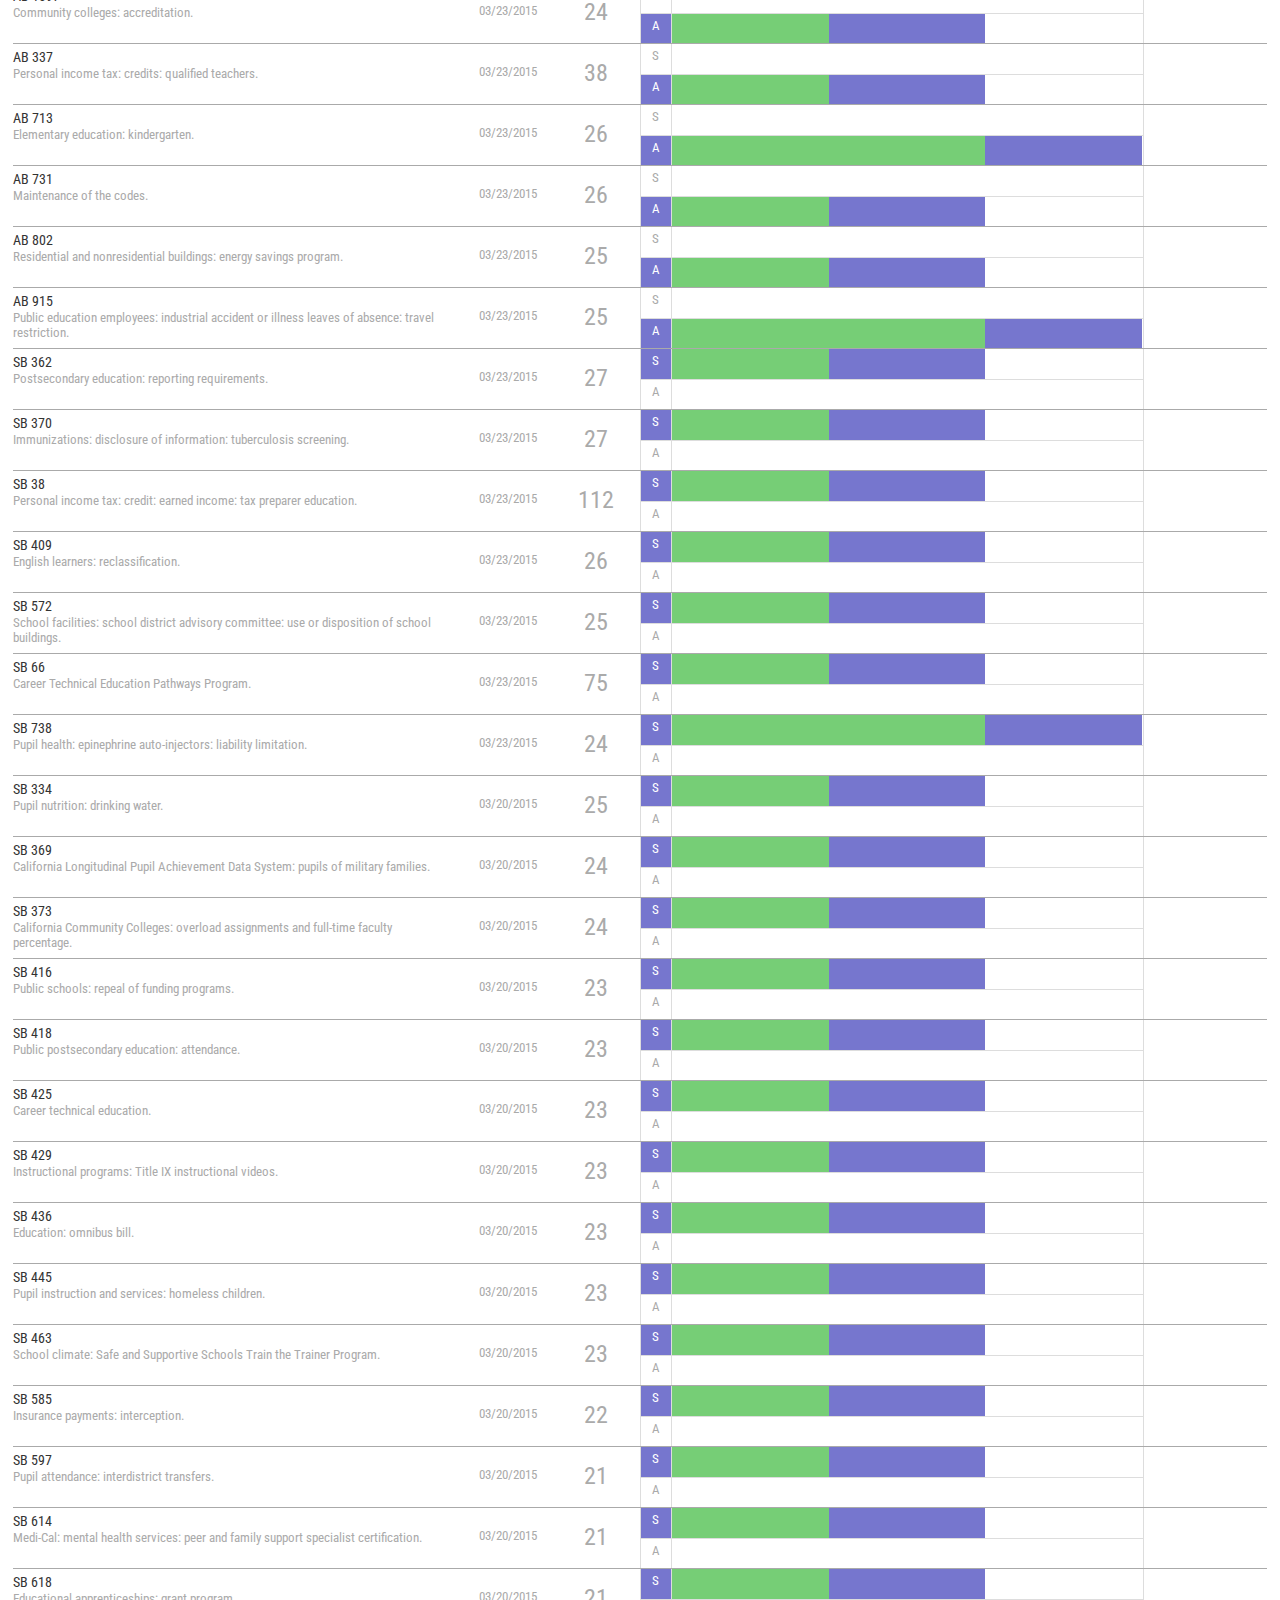
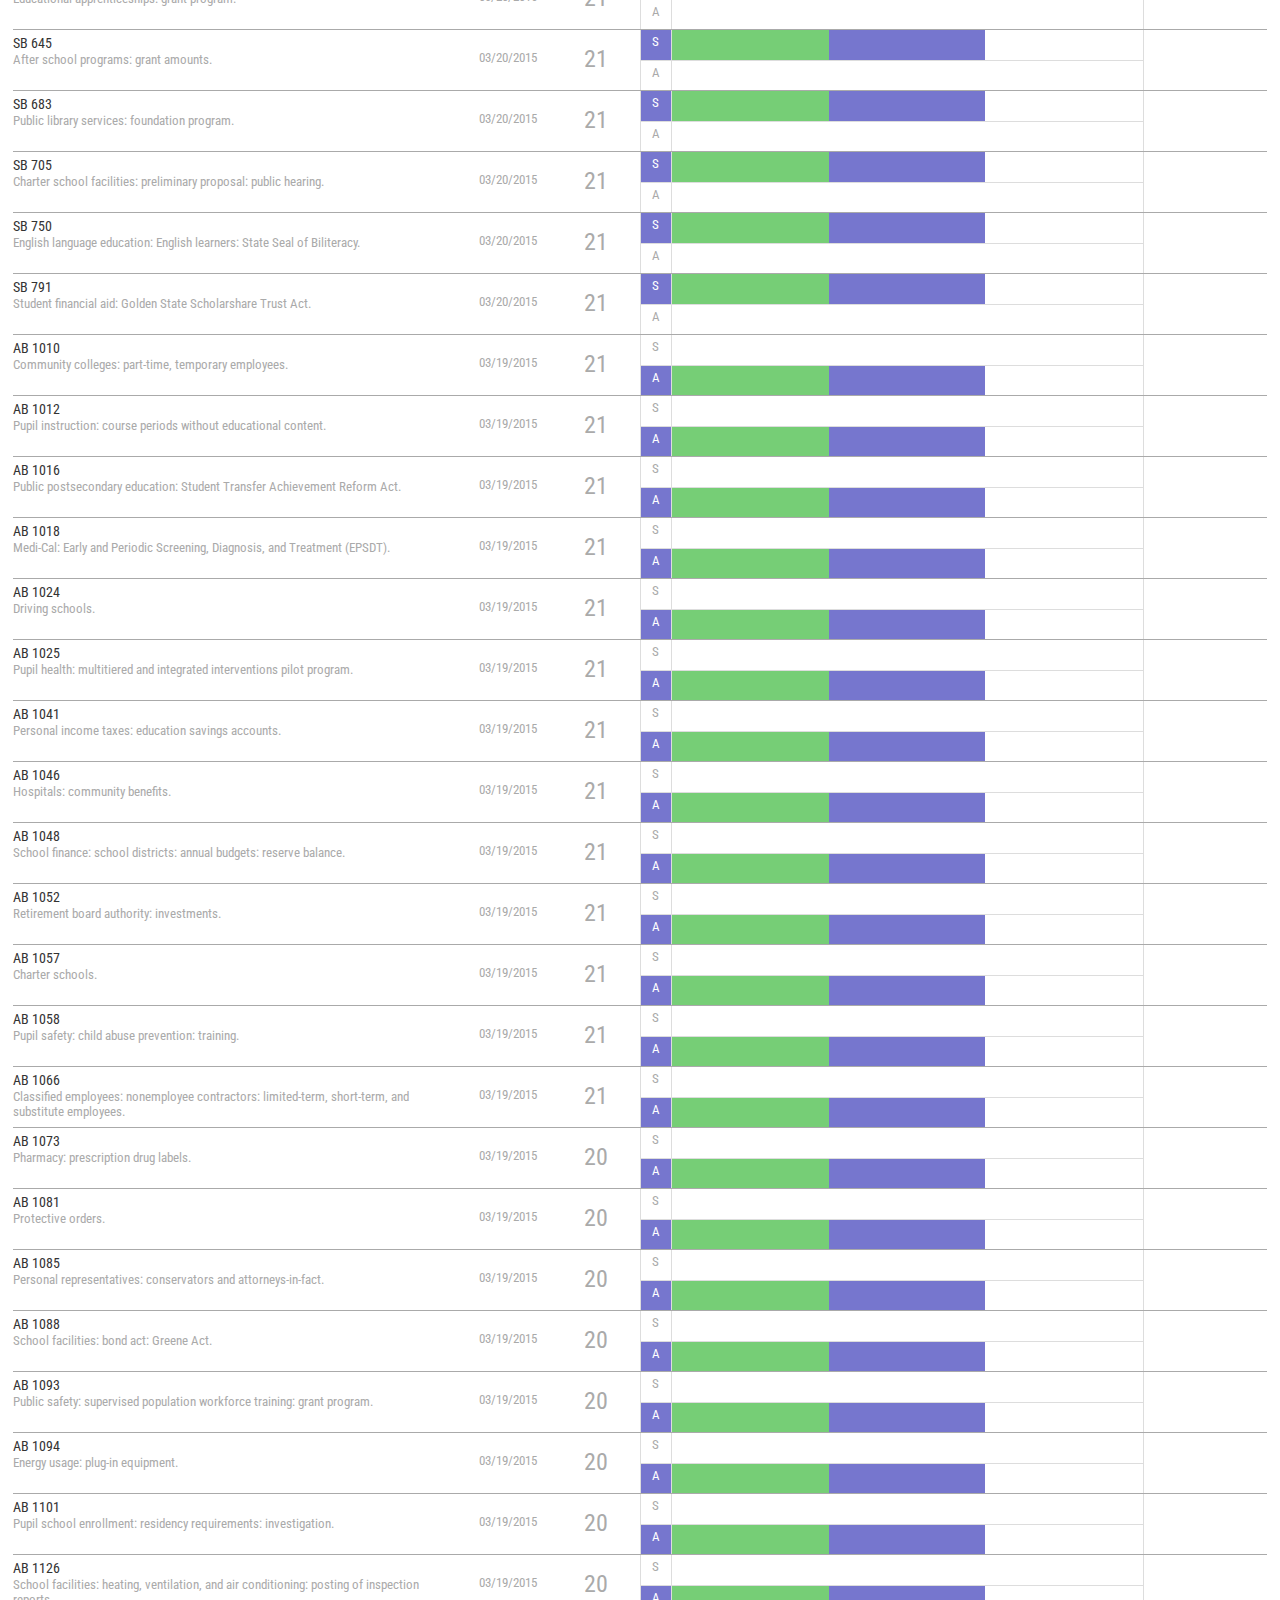
==== commit d6921bc4: "filters working" ====
--- a/index.html
+++ b/index.html
@@ -22,7 +22,14 @@
 					<div><p class="leg-button leg-questions left" filter="3">Vetoed Bills?</p></div>					
 				</div>
 			</div>
-			<div></div>
+			<div id="leg-filter">
+				<div id="leg-filter-select"><p>Select Filter...</p></div>
+				<div id="leg-filter-options">
+					<div><p>Reset filters...</p></div>
+					<div>
+					</div>
+				</div>
+			</div>
 		</div>
 
 		<div id="leg-hed" class="relative">
--- a/css/main.css
+++ b/css/main.css
@@ -31,6 +31,16 @@
 
 	#leg-ask>div {min-height: 80px;}
 	#leg-ask>div:last-child div:last-of-type {float:none;}
+
+	#leg-filter {padding: 10px 1%;border: 1px #aaa solid;width: 20%;cursor: pointer;margin-bottom: 30px;position:relative;height:20px;}
+		#leg-filter-select {display:block;position: absolute;top: 0;left: 0;width:100%;}
+			#leg-filter-select p {margin: 10px;position: relative;font-size: .9em;color: #aaa;font-style: italic;}
+		#leg-filter-options {display:none;position: absolute;  top: -1px;left: -1px; z-index: 1000;  background: rgb(118, 118, 206); width: 100%;  border: #ddd solid 1px;  min-height: 80px;}
+			#leg-filter-options>div:first-of-type {border-bottom: 1px #fff solid;  margin: 0 10px;}
+				#leg-filter-options>div:first-of-type p {margin: 10px;  color: #fff;  font-size: .9em;  font-style: italic;}
+			#leg-filter-options>div:last-of-type { -webkit-column-count: 2; -moz-column-count: 2; column-count: 2; -webkit-column-gap: 10px; -moz-column-gap: 10px; column-gap: 10px;margin:0 10px;}
+		.leg-filter-option {color:#fff;font-size:.9em;padding: 5px 0;}
+		.leg-filter-option:hover {color:#eee;text-decoration: underline;}
 
 /* HEADER ROW 
 ==================================================*/
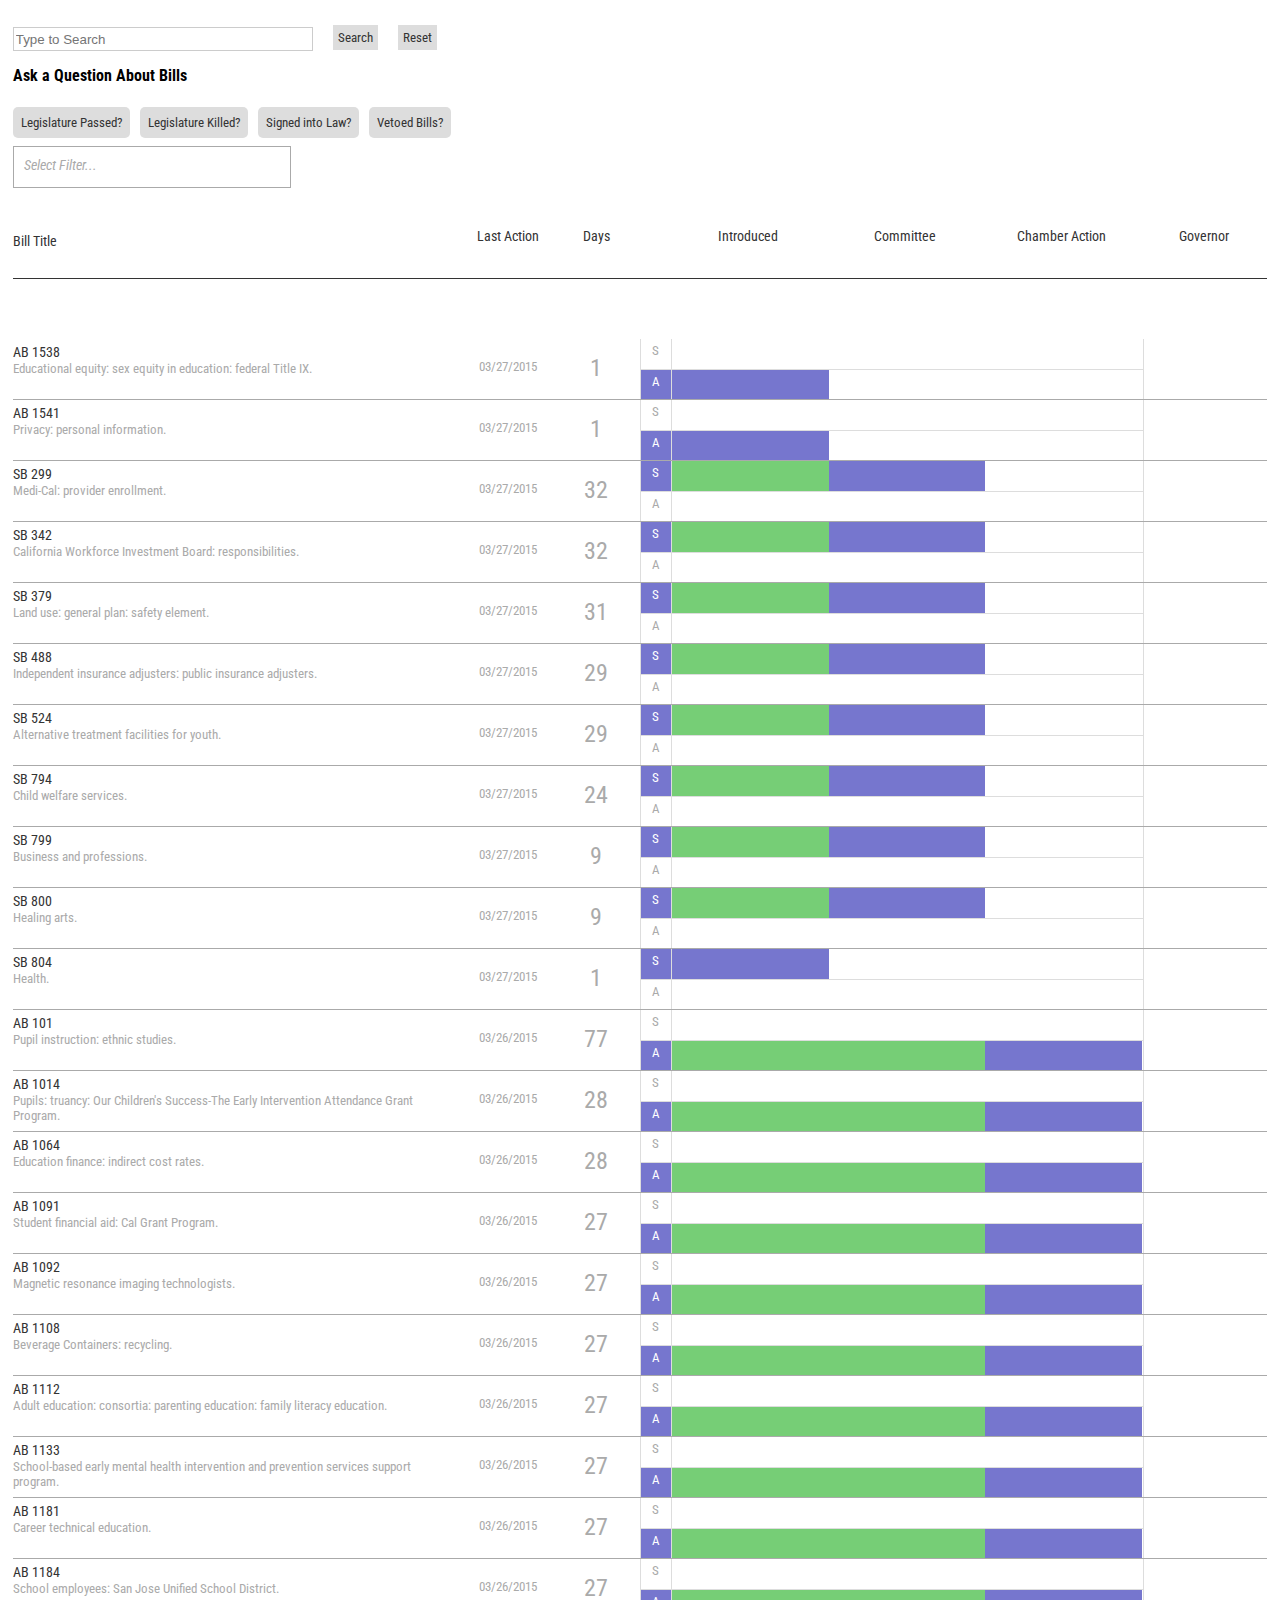
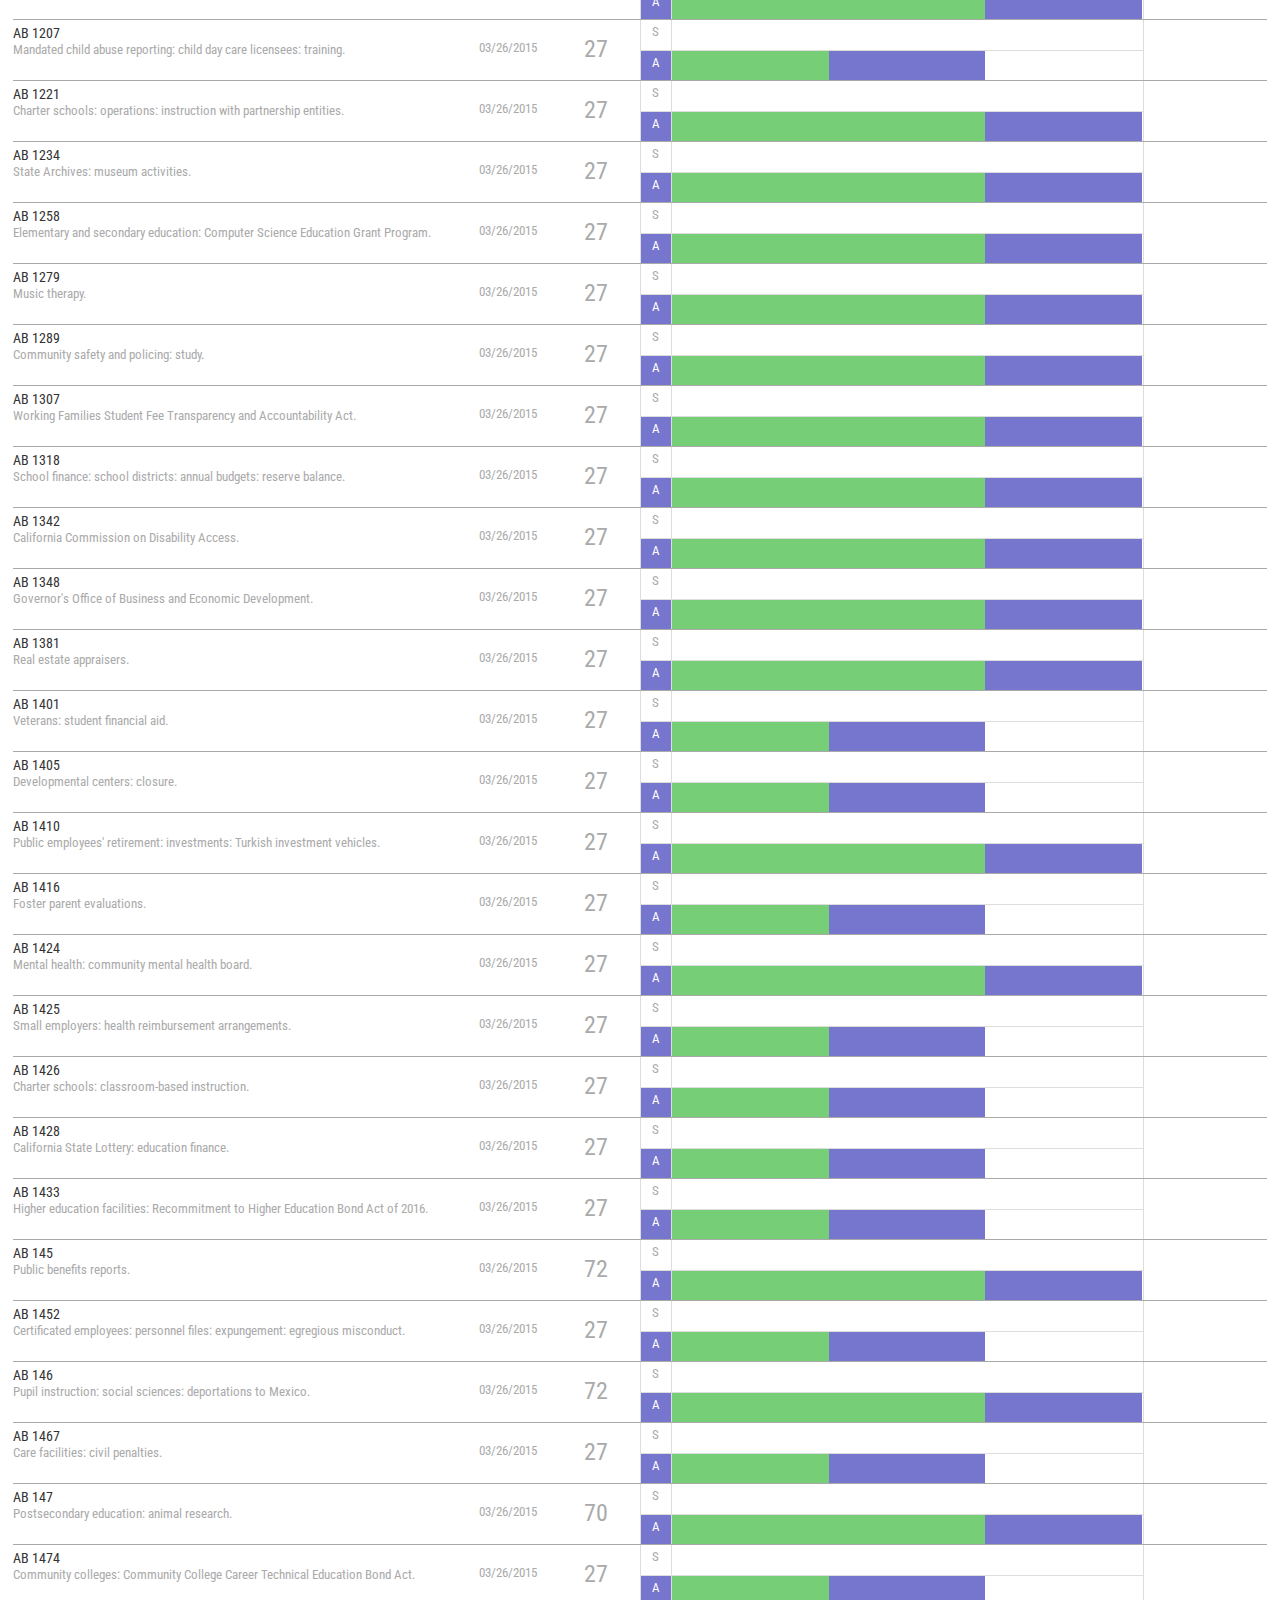
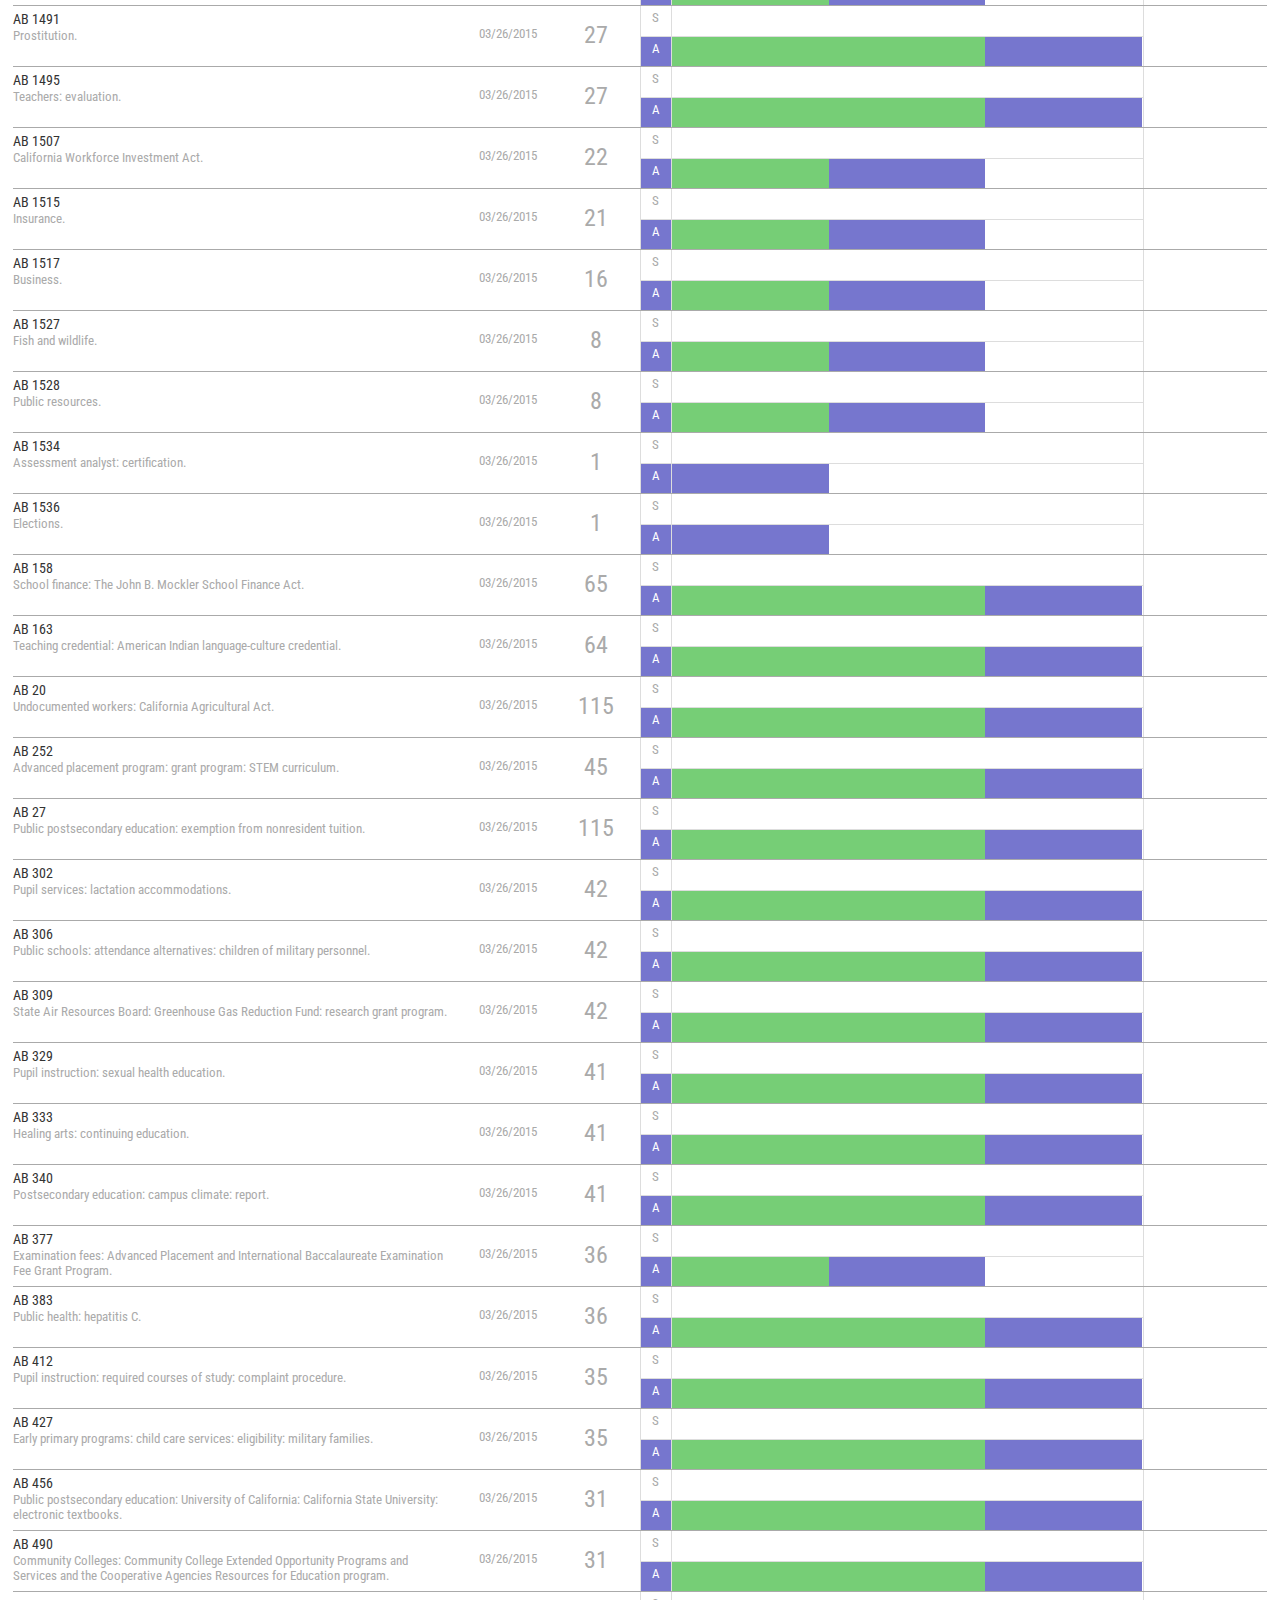
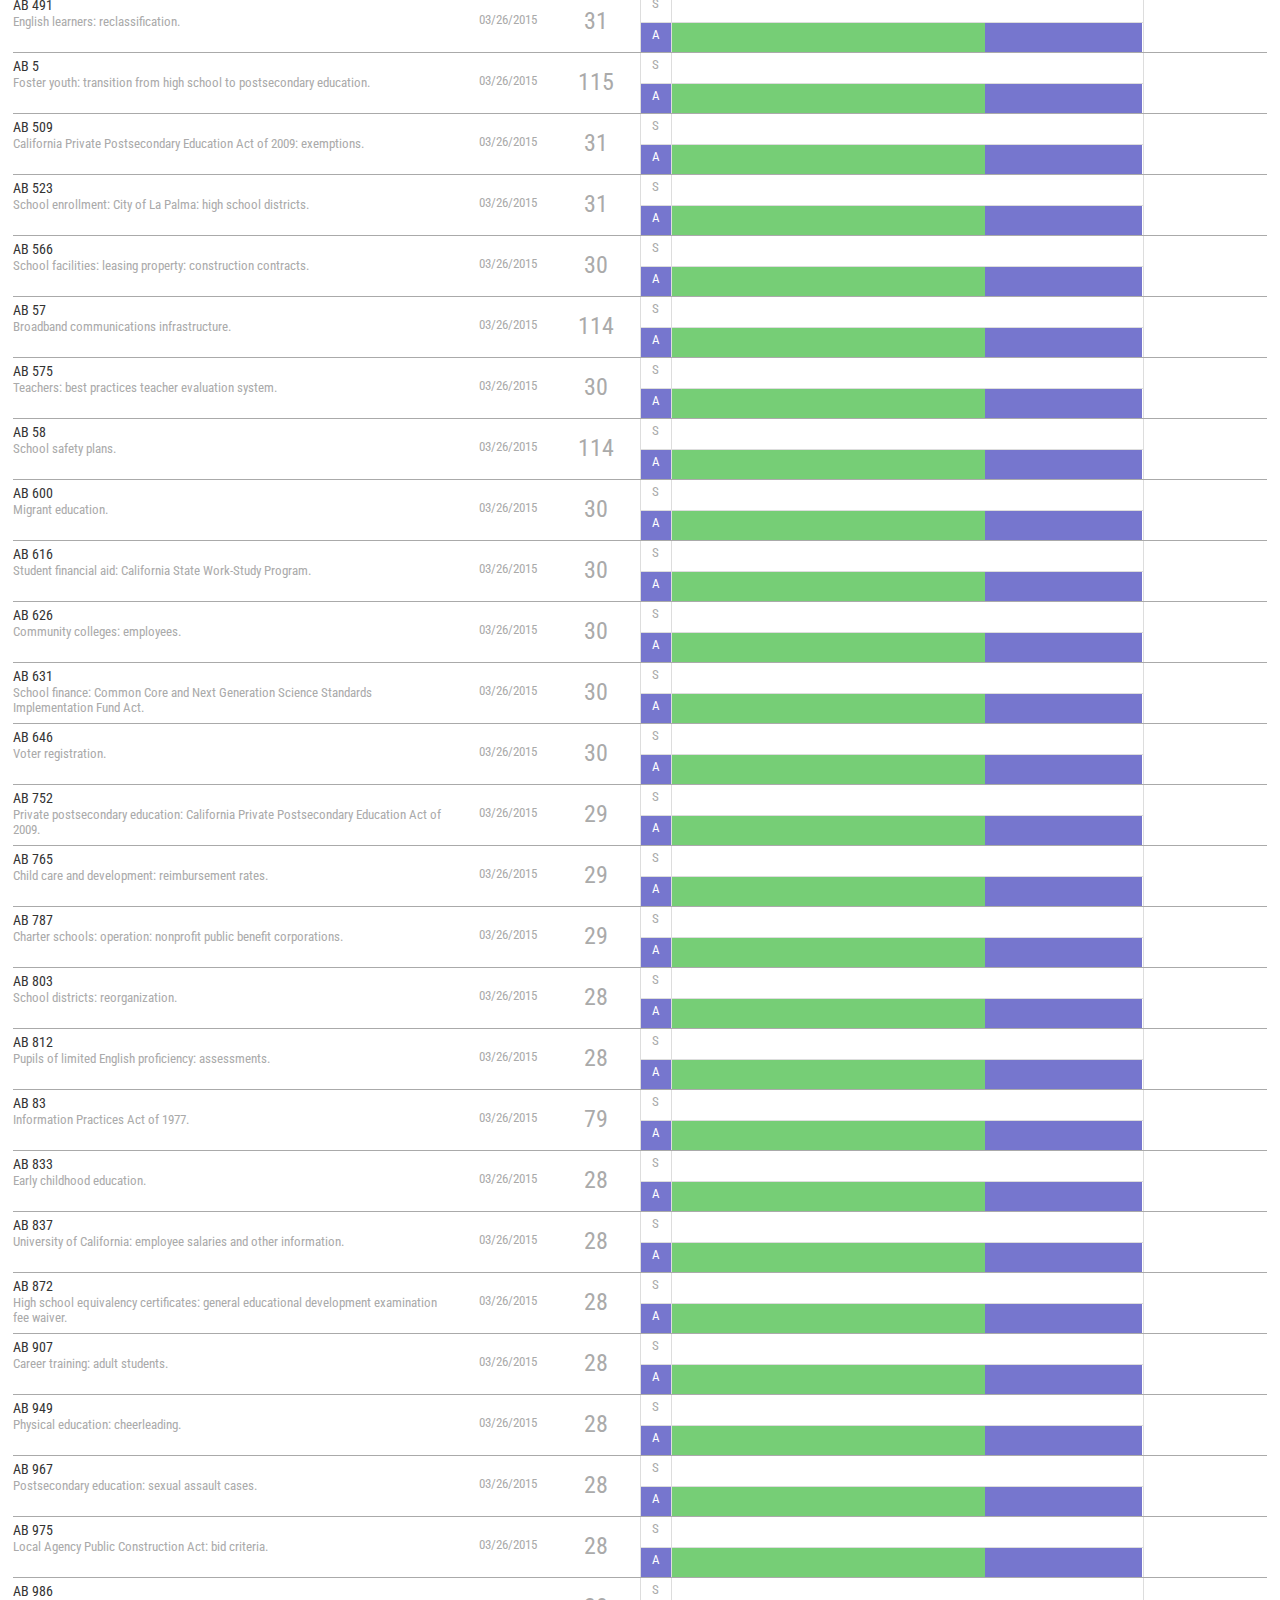
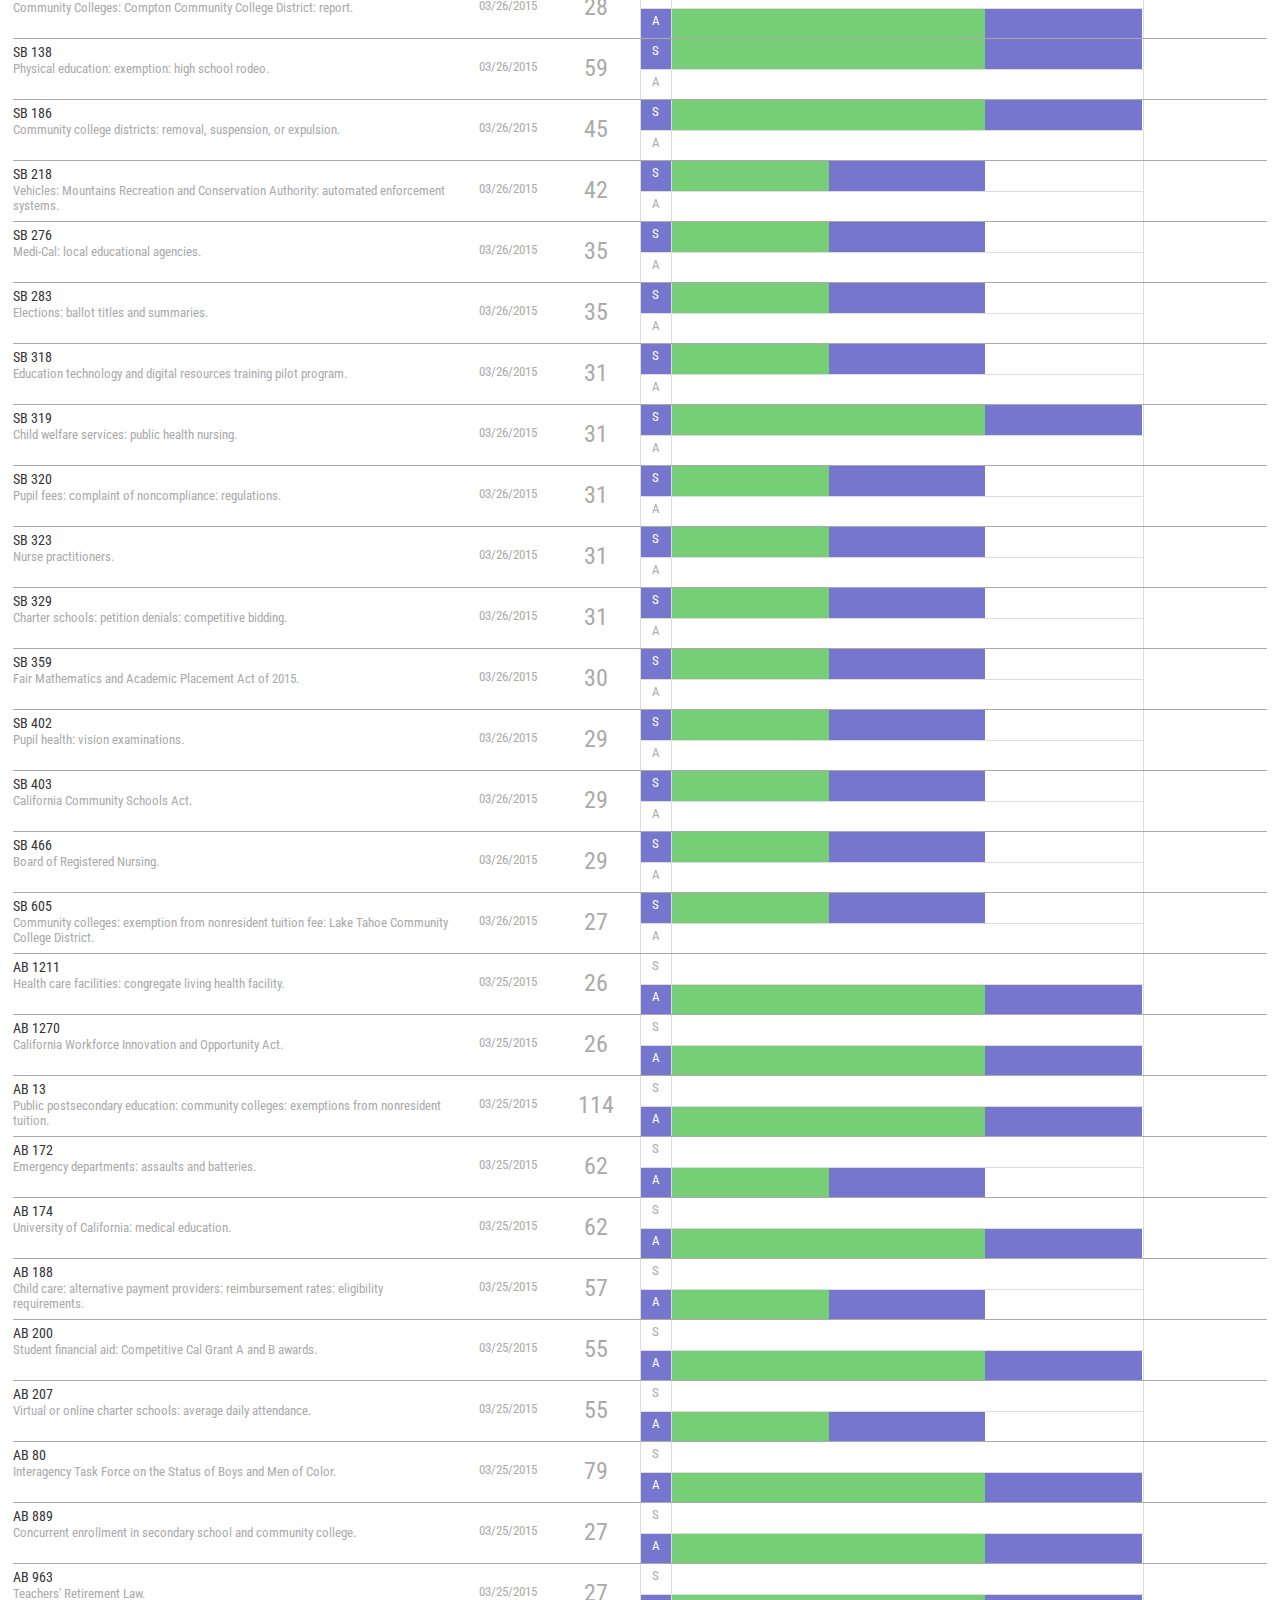
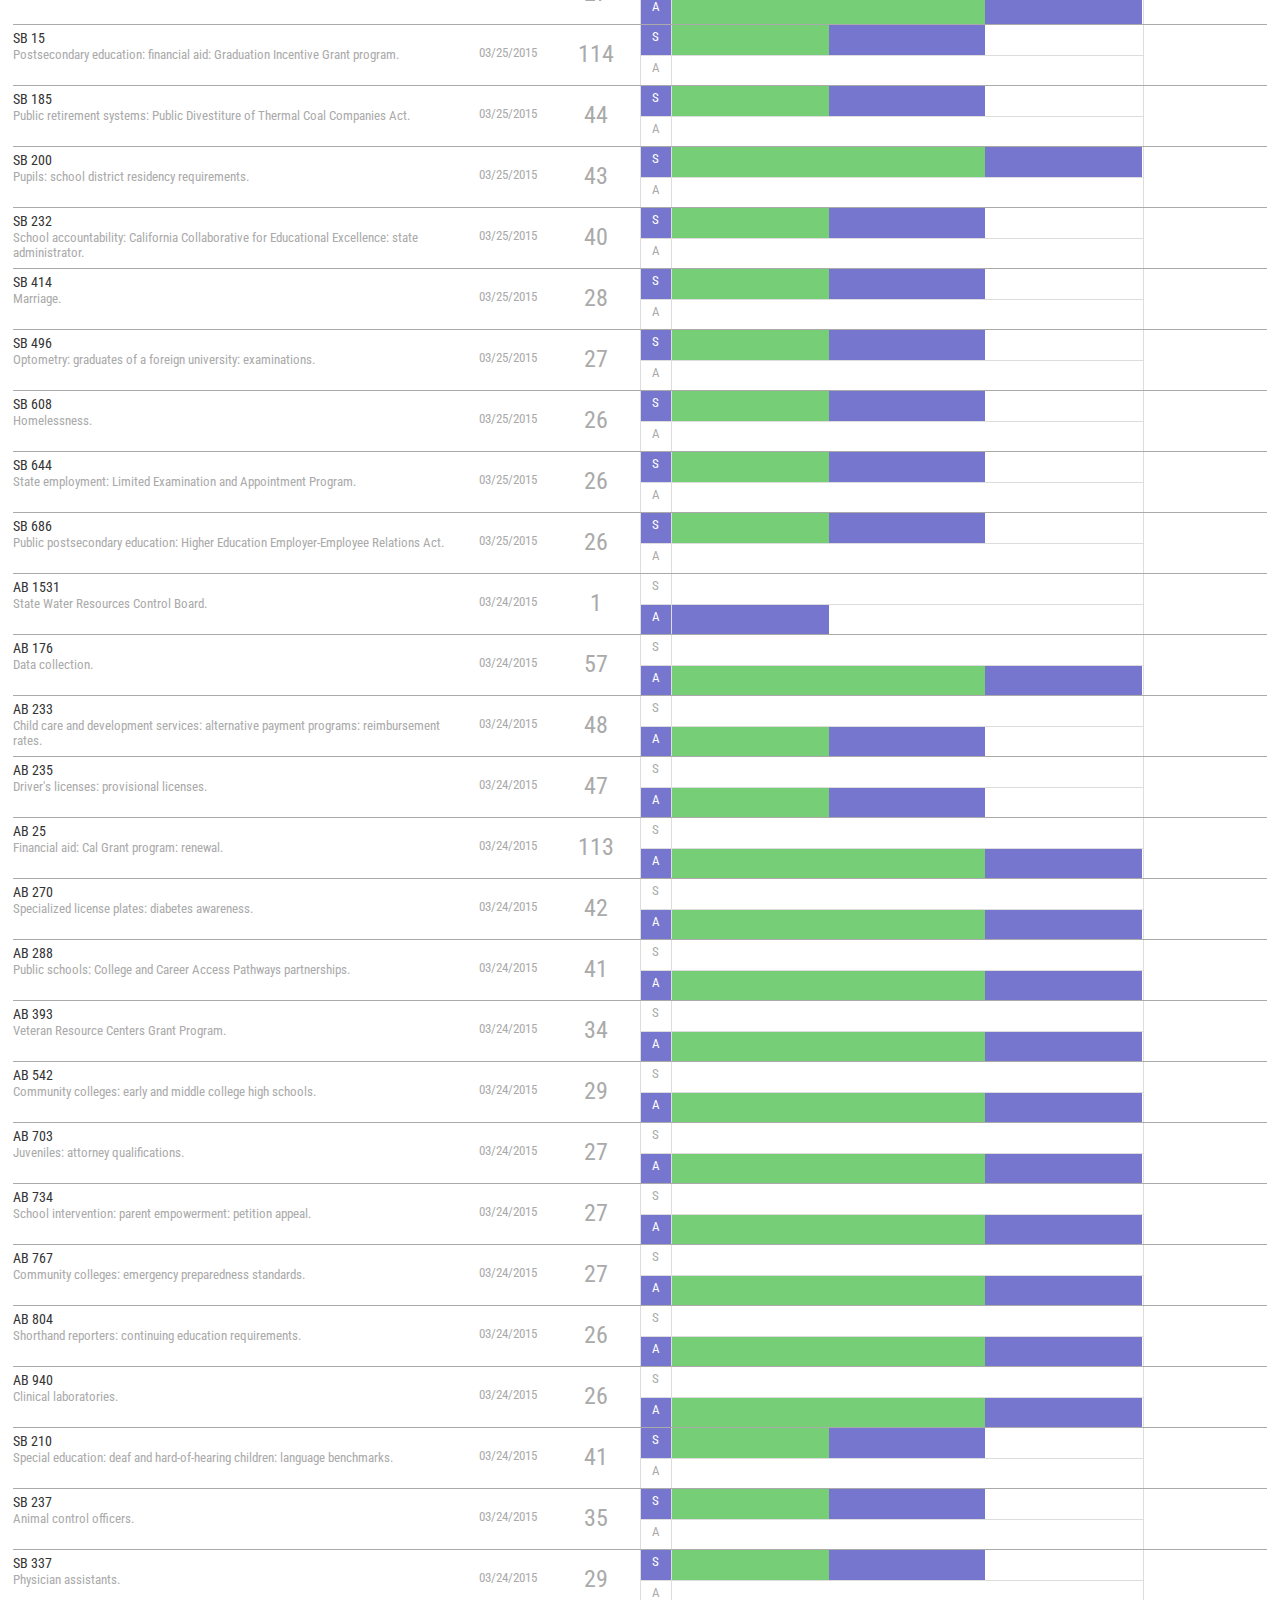
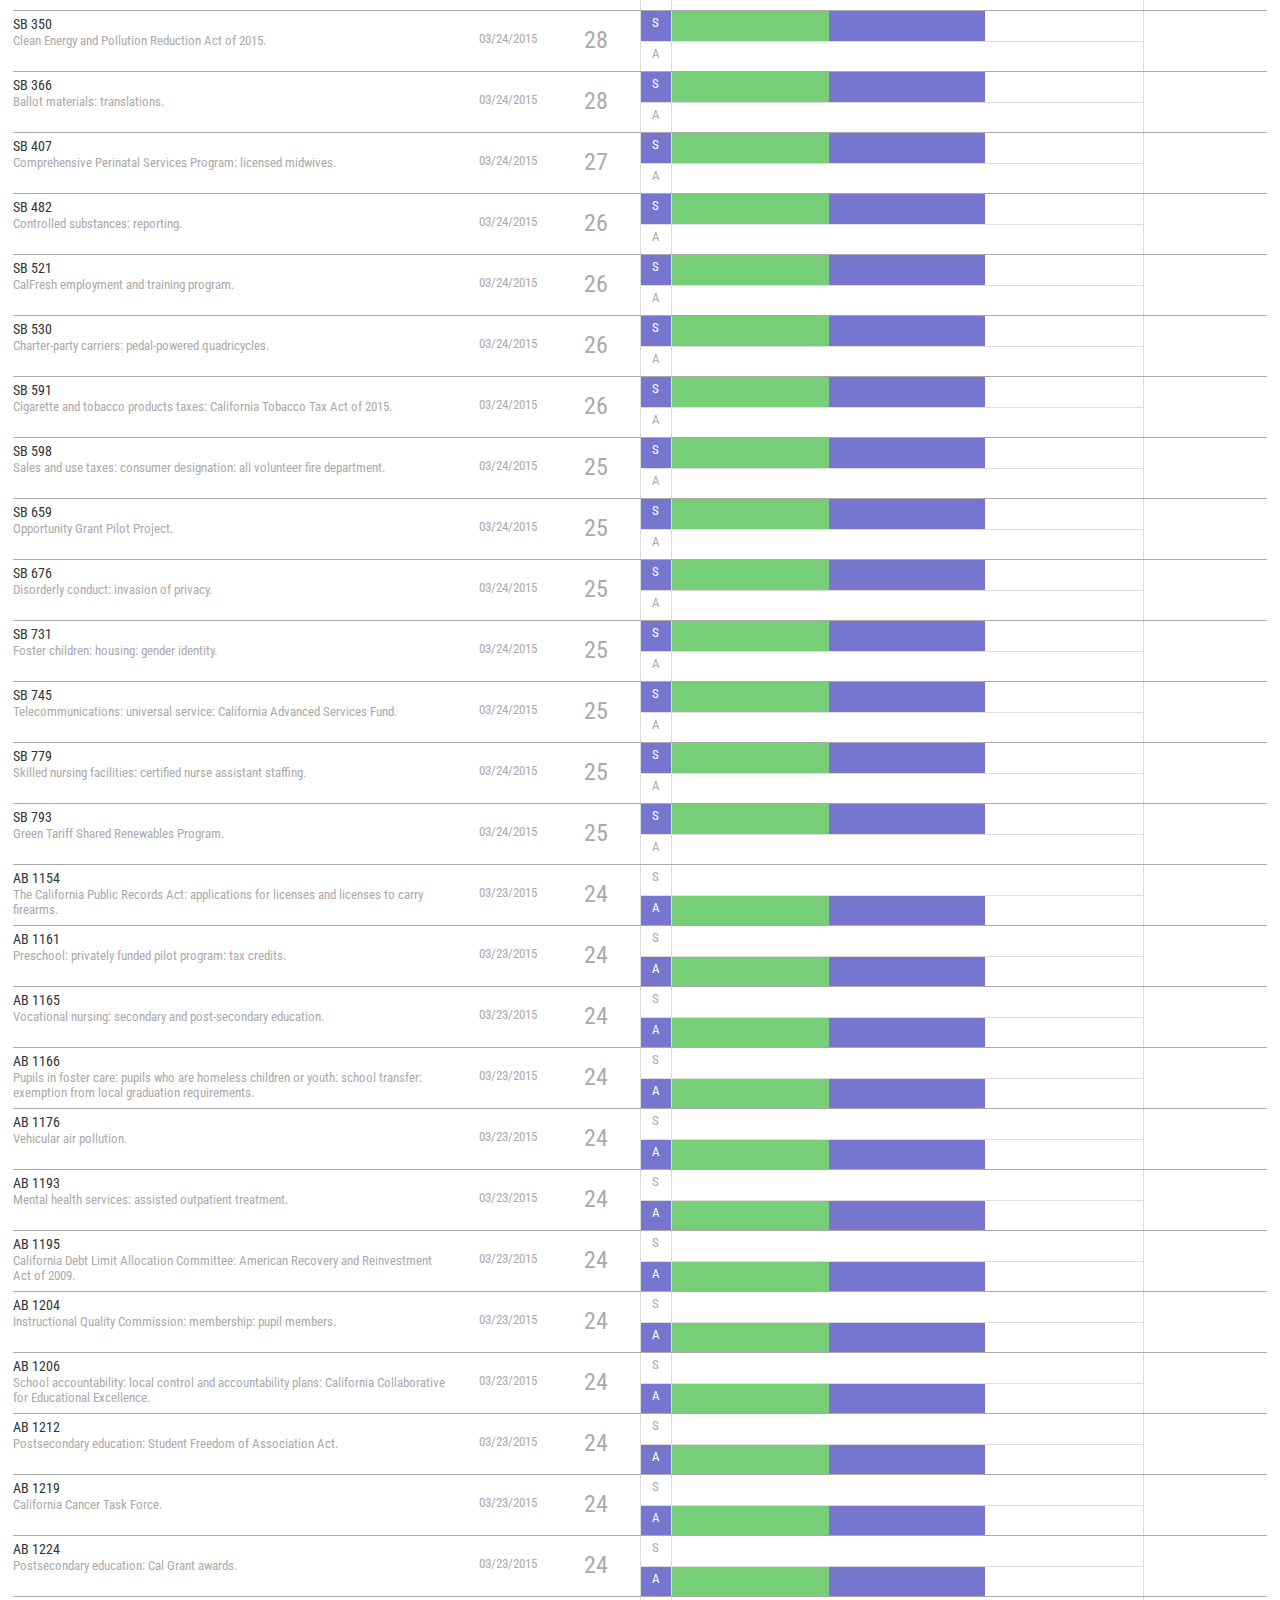
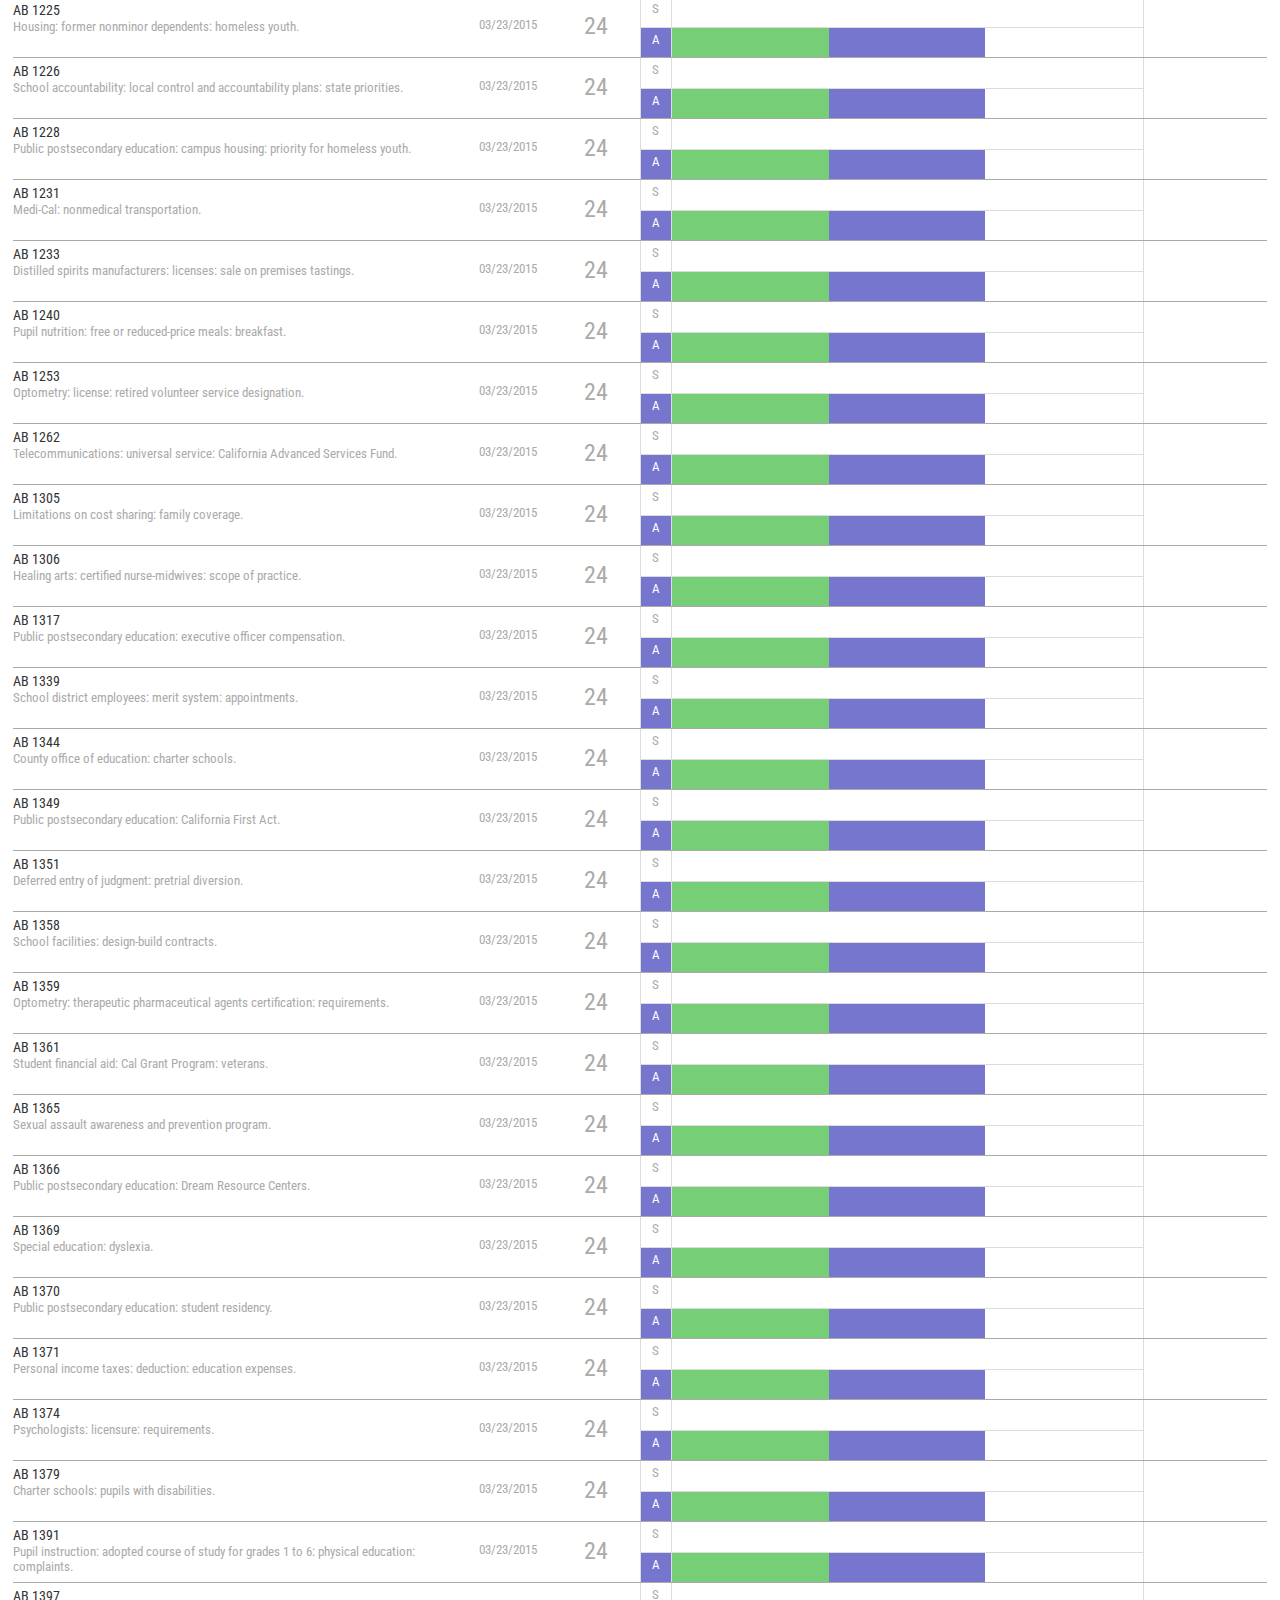
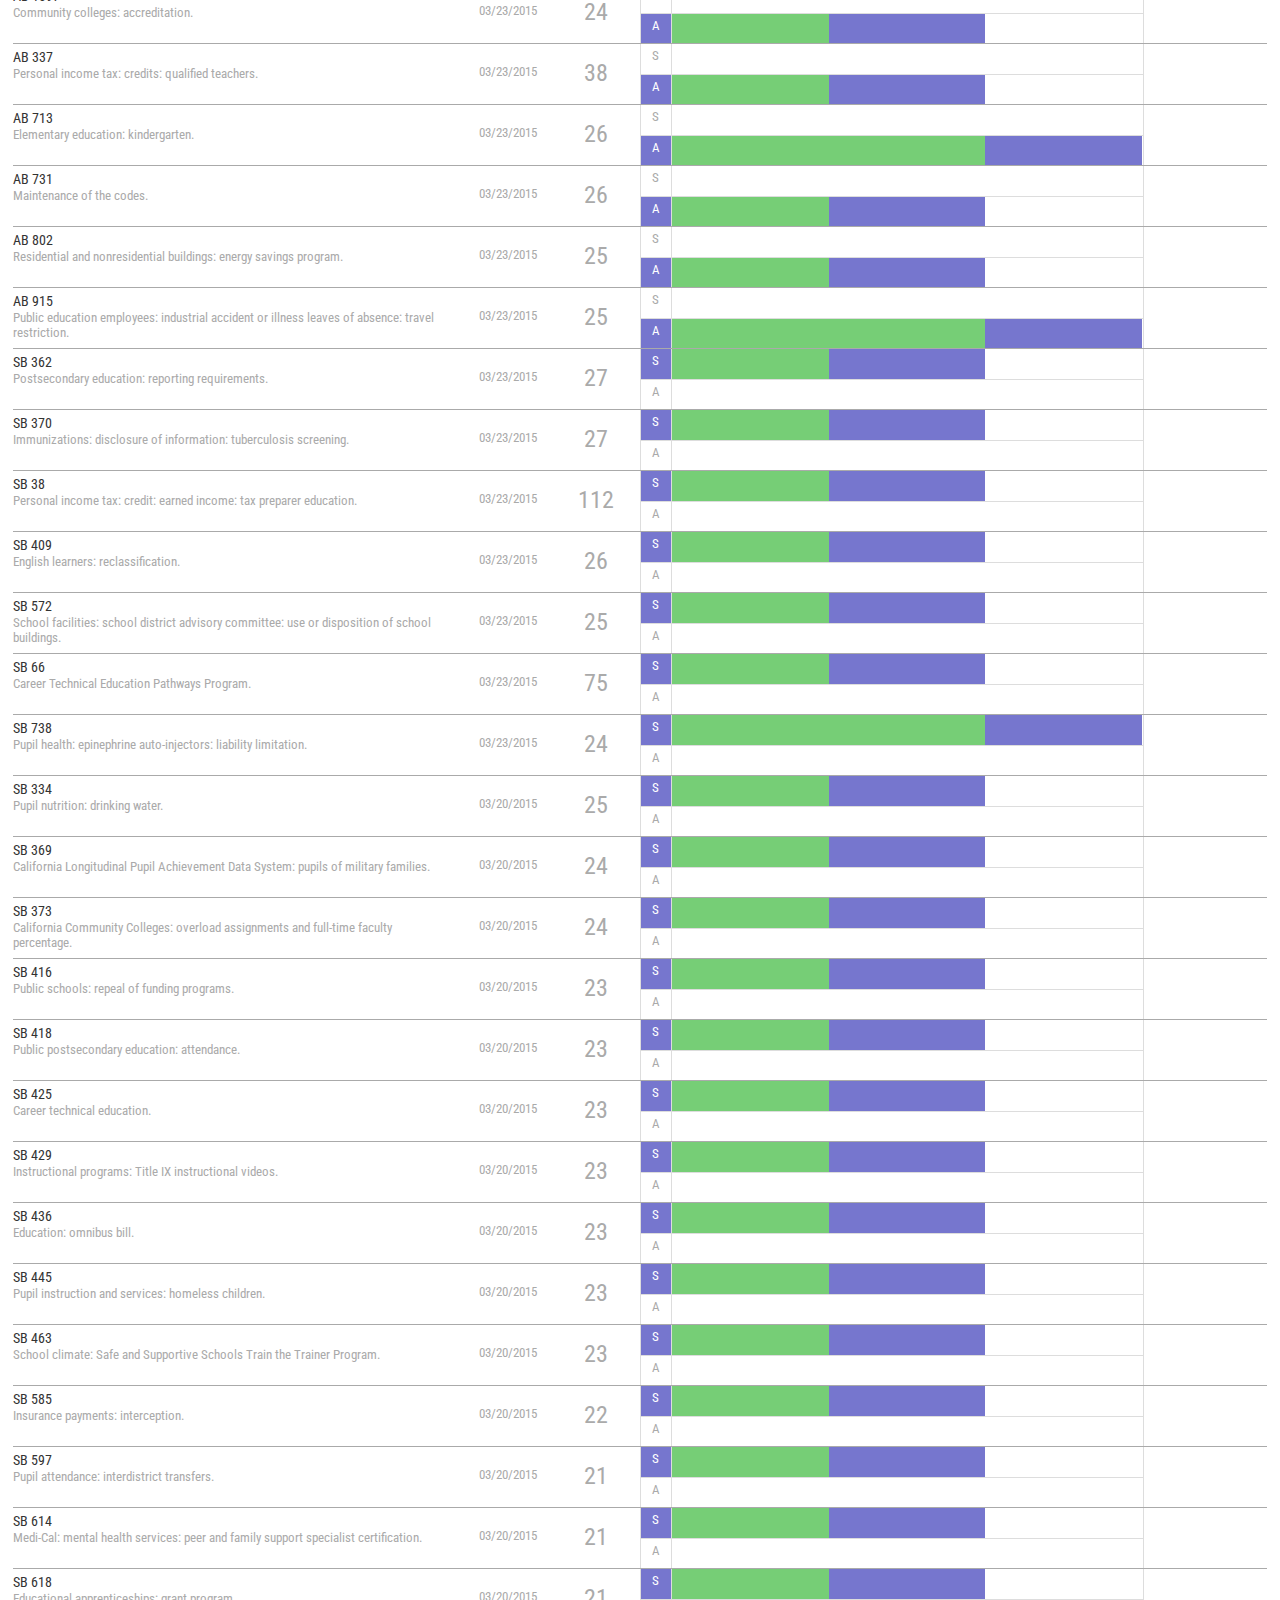
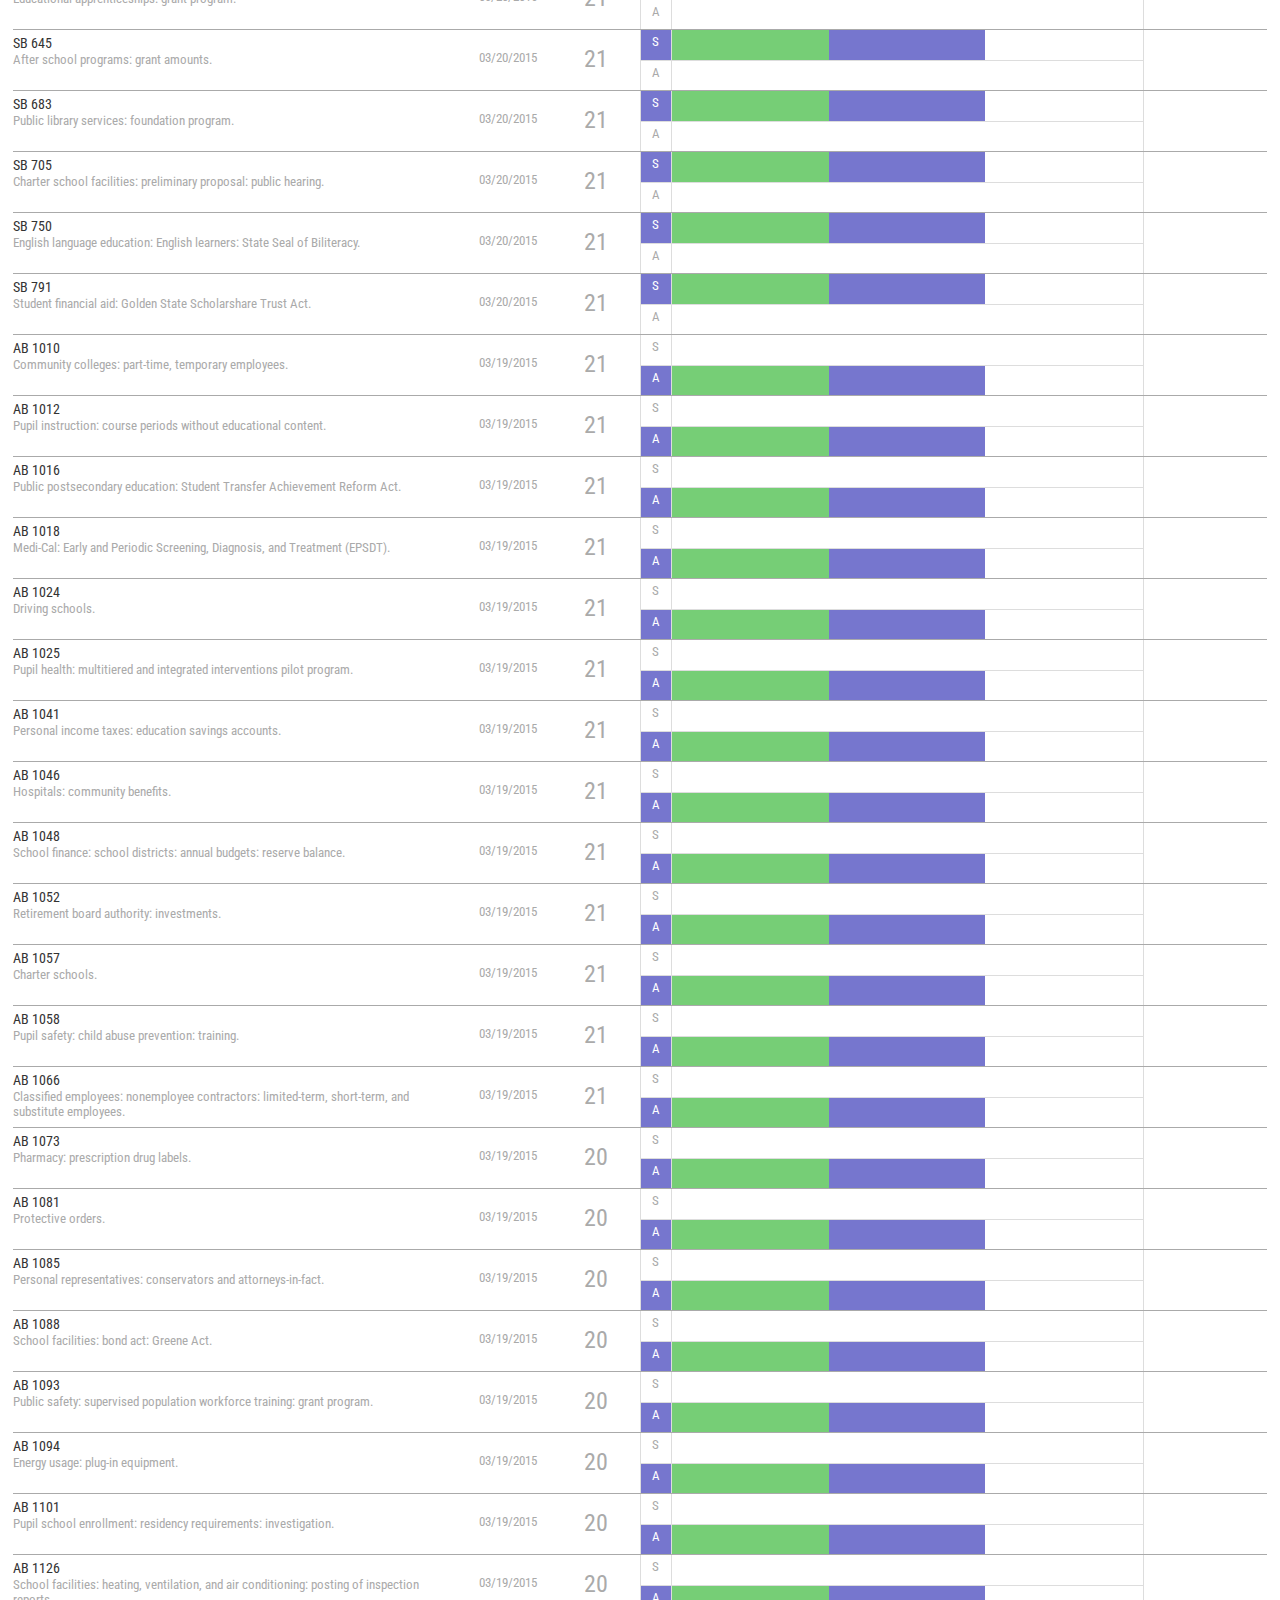
==== commit bde3bff3: "dynamic header row" ====
--- a/index.html
+++ b/index.html
@@ -48,8 +48,7 @@
 							</div>
 					</div>
 					<div id="leg-end" class="left height">
-						<div id="leg-gov" class="block header"><div>Gov Action</div></div>
-						<div id="leg-chapter" class="block header"><div>Bill is Law</div></div>
+						<div id="leg-gov" class="header"><div>Governor</div></div>
 					</div>
 				</div>
 			</div>
--- a/css/main.css
+++ b/css/main.css
@@ -22,13 +22,14 @@
 /* FILTERS 
 ==================================================*/
 #leg-filters {width:100%;}
-	.leg-button {padding: 8px;display: inline;background: #ddd;color: #333;cursor: pointer;margin: 0 10px 0 0;font-size: .8em;border-radius: 5px;}
+	.leg-button {padding: 8px;display: inline;background: #ddd;color: #333;cursor: pointer;margin: 0 10px 10px 0;font-size: .8em;border-radius: 5px;}
 	.leg-button:hover {background:#aaa;}
 	#leg-search {height:20px;width:30%;border:1px solid #ccc; float:left;max-width:300px;margin:-3px 0 0 0 !important;}
 	#leg-search-options {margin:0 0 20px 0 !important;}
 	#leg-search-options div:first-of-type {float:left;}
 	#execute-search, #reset-search {margin:0 0 0 20px !important;padding:5px;border-radius: 0;}
 
+	#leg-ask {height:auto;}
 	#leg-ask>div {min-height: 80px;}
 	#leg-ask>div:last-child div:last-of-type {float:none;}
 
@@ -51,6 +52,7 @@
 		#leg-length {width:5%;padding:0 1%;}
 		#leg-leg {width:80%;}
 		#leg-level {width:6%;height:60px;}
+		#leg-gov {text-align: center;}
 
 /* BODY 
 ==================================================*/			
@@ -104,6 +106,8 @@
 	.leg-meta, #leg-meta {width:37%;}
 	.leg-viz, #leg-viz {width:62%;}
 	.leg-leg,#leg-leg  {width:79%;}
+	#leg-filter {width:90%;}
+
 }
 
 @media screen and (max-width: 1321px){
@@ -116,4 +120,6 @@
 
 @media screen and (max-width: 570px){
 	#leg-app .block {width:31.1%;}
+	#leg-ask {height:140px;}
+	#leg-search {width:65%;}
 }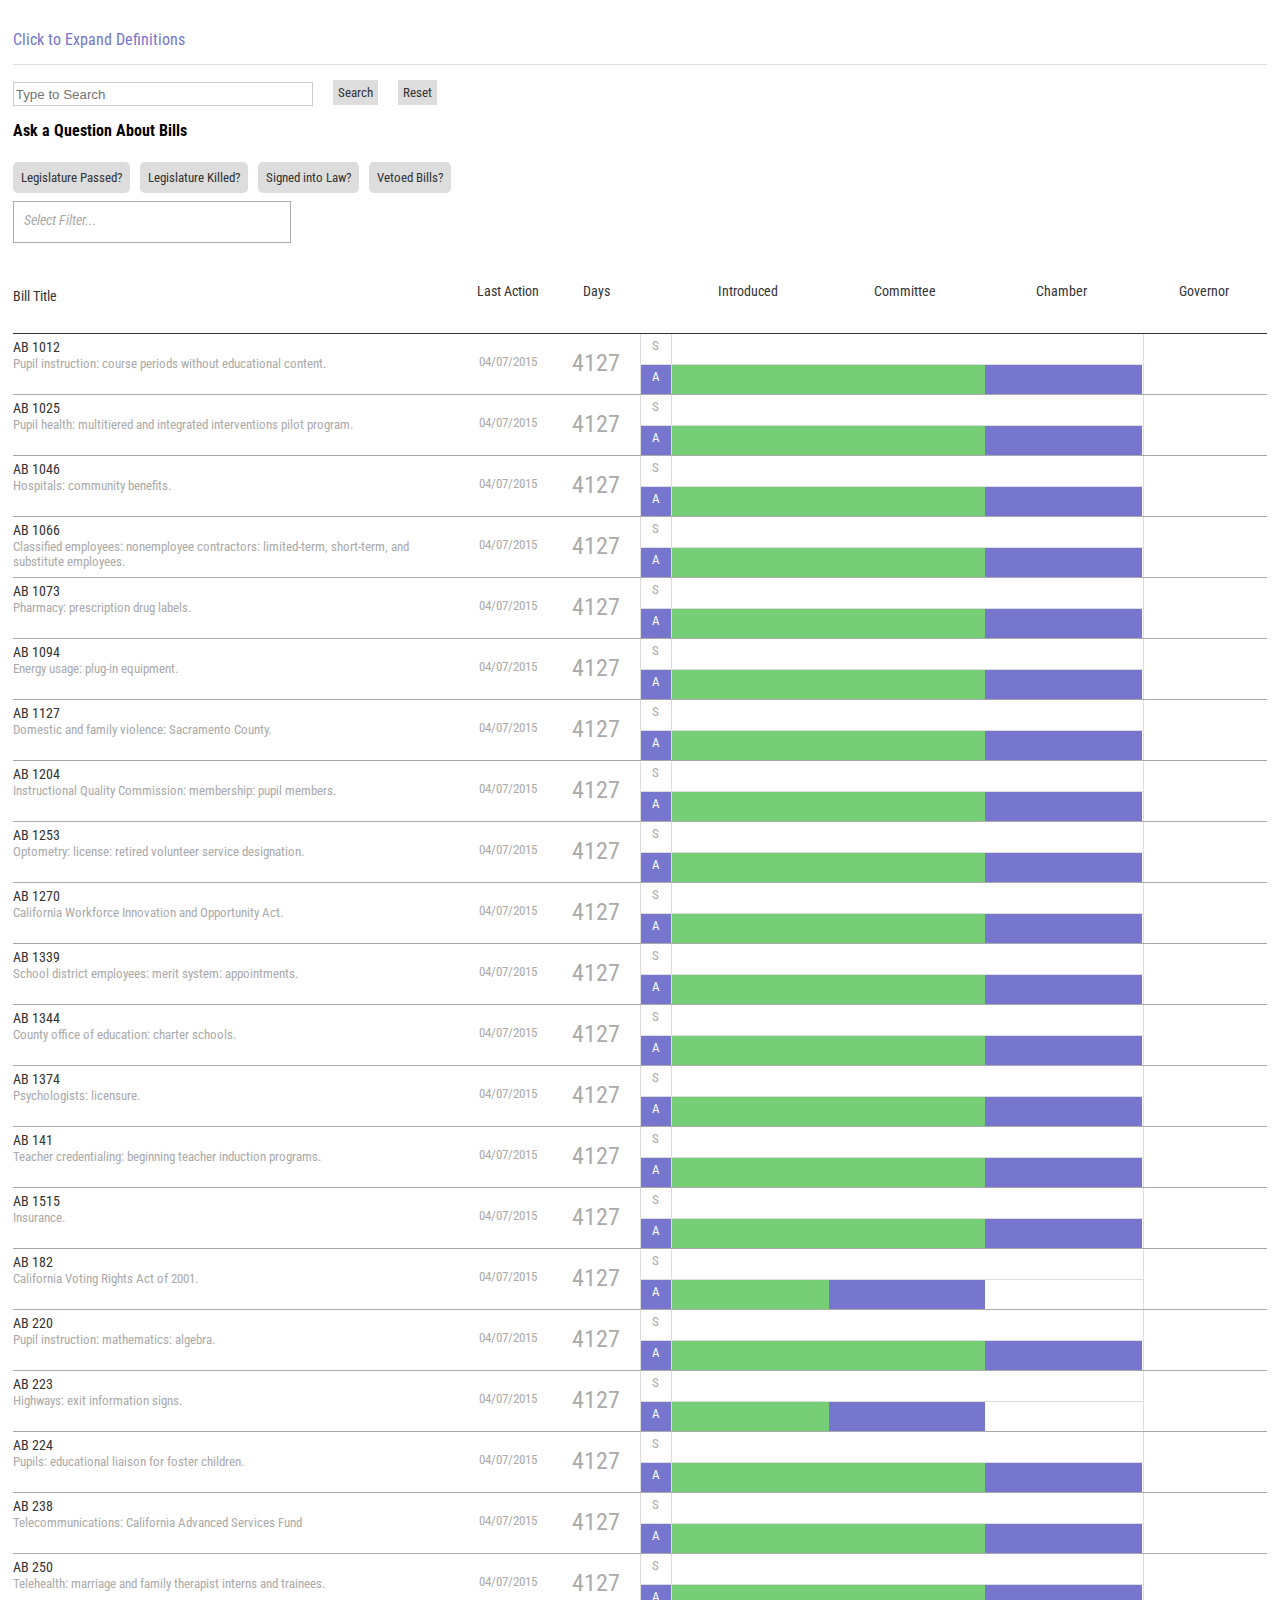
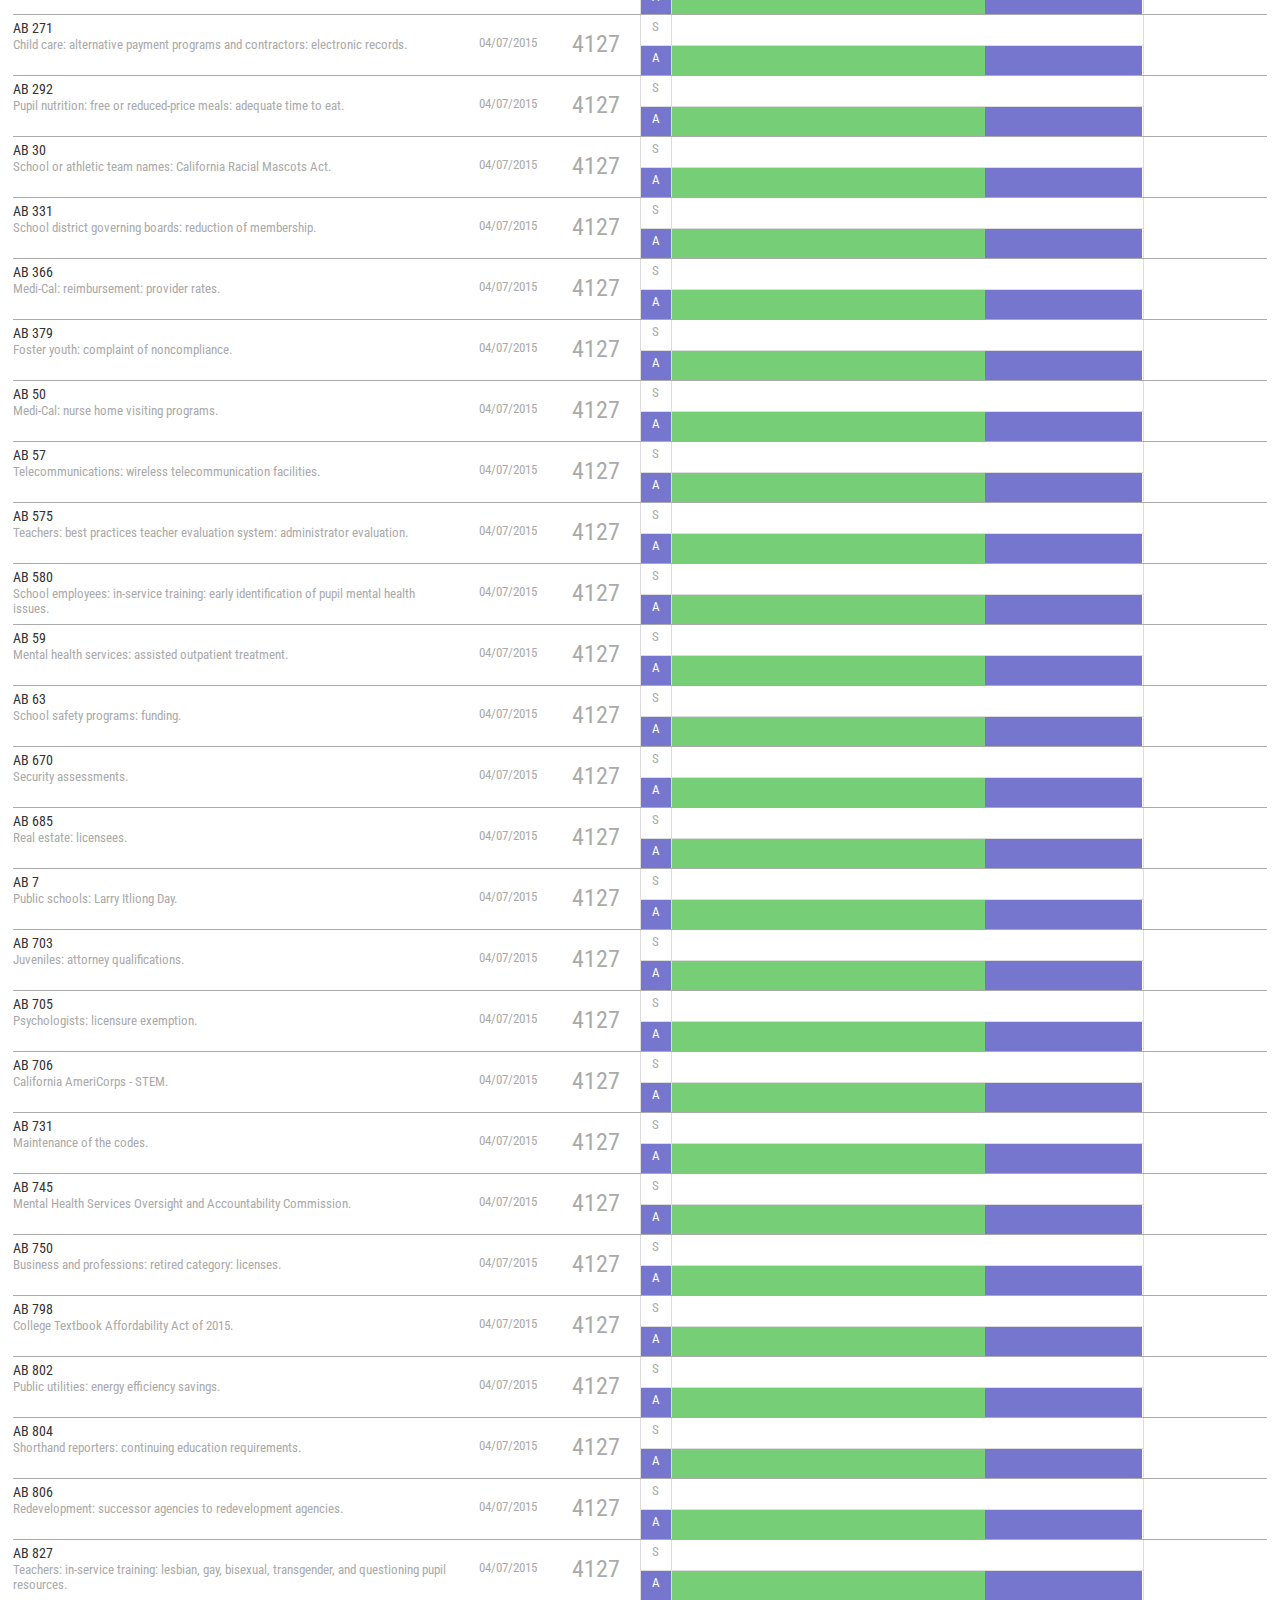
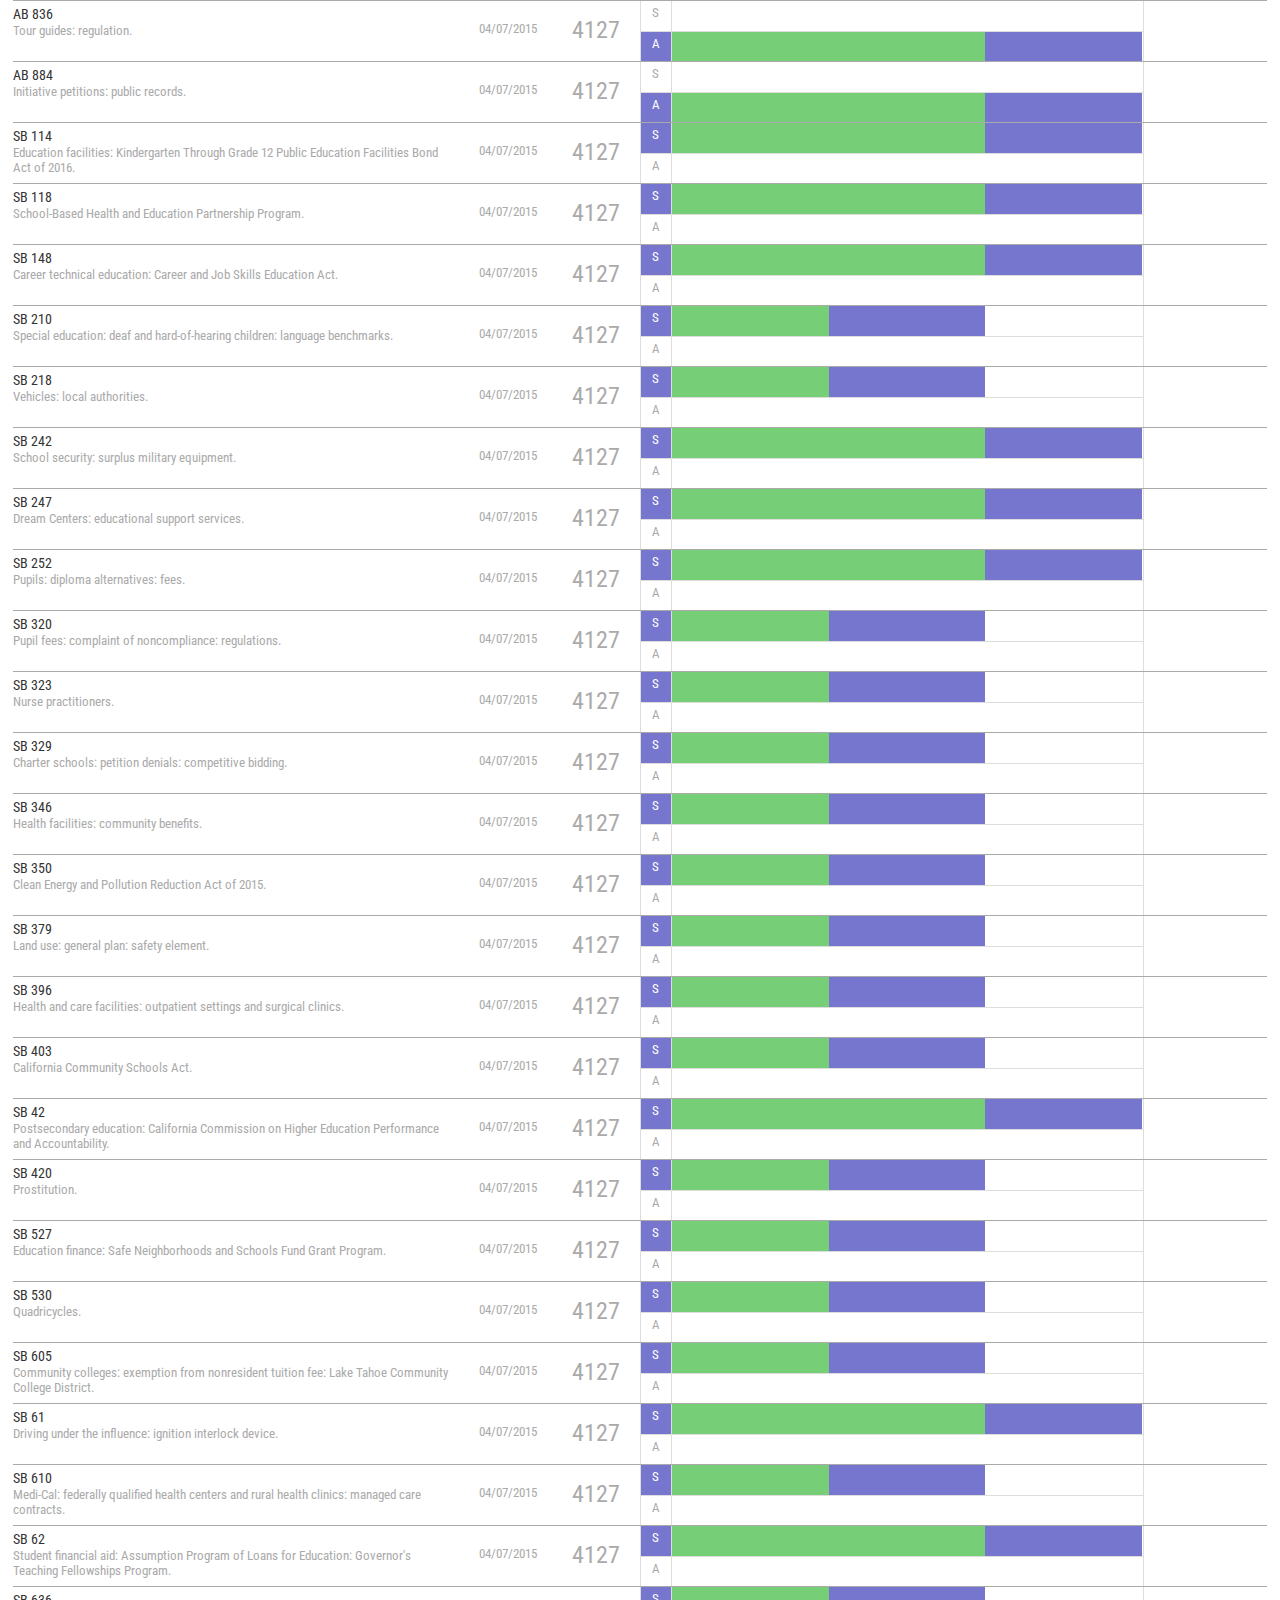
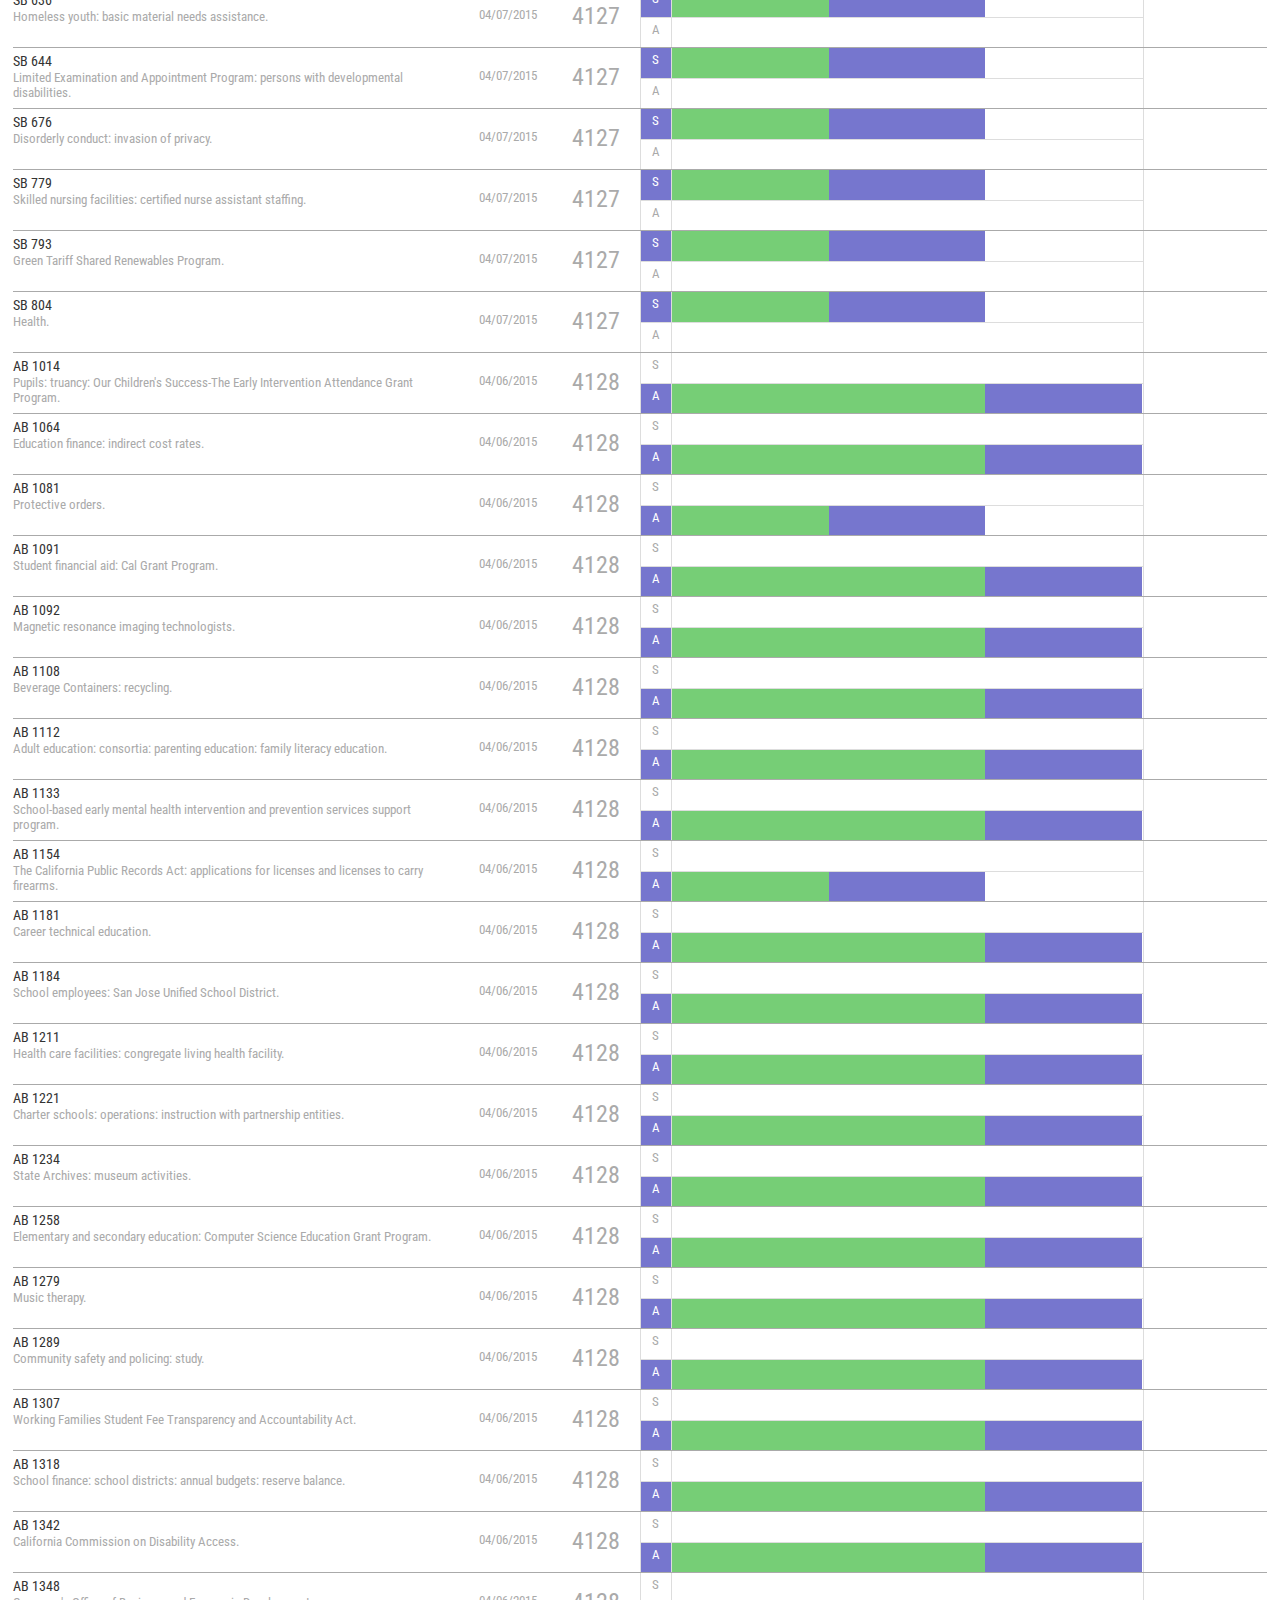
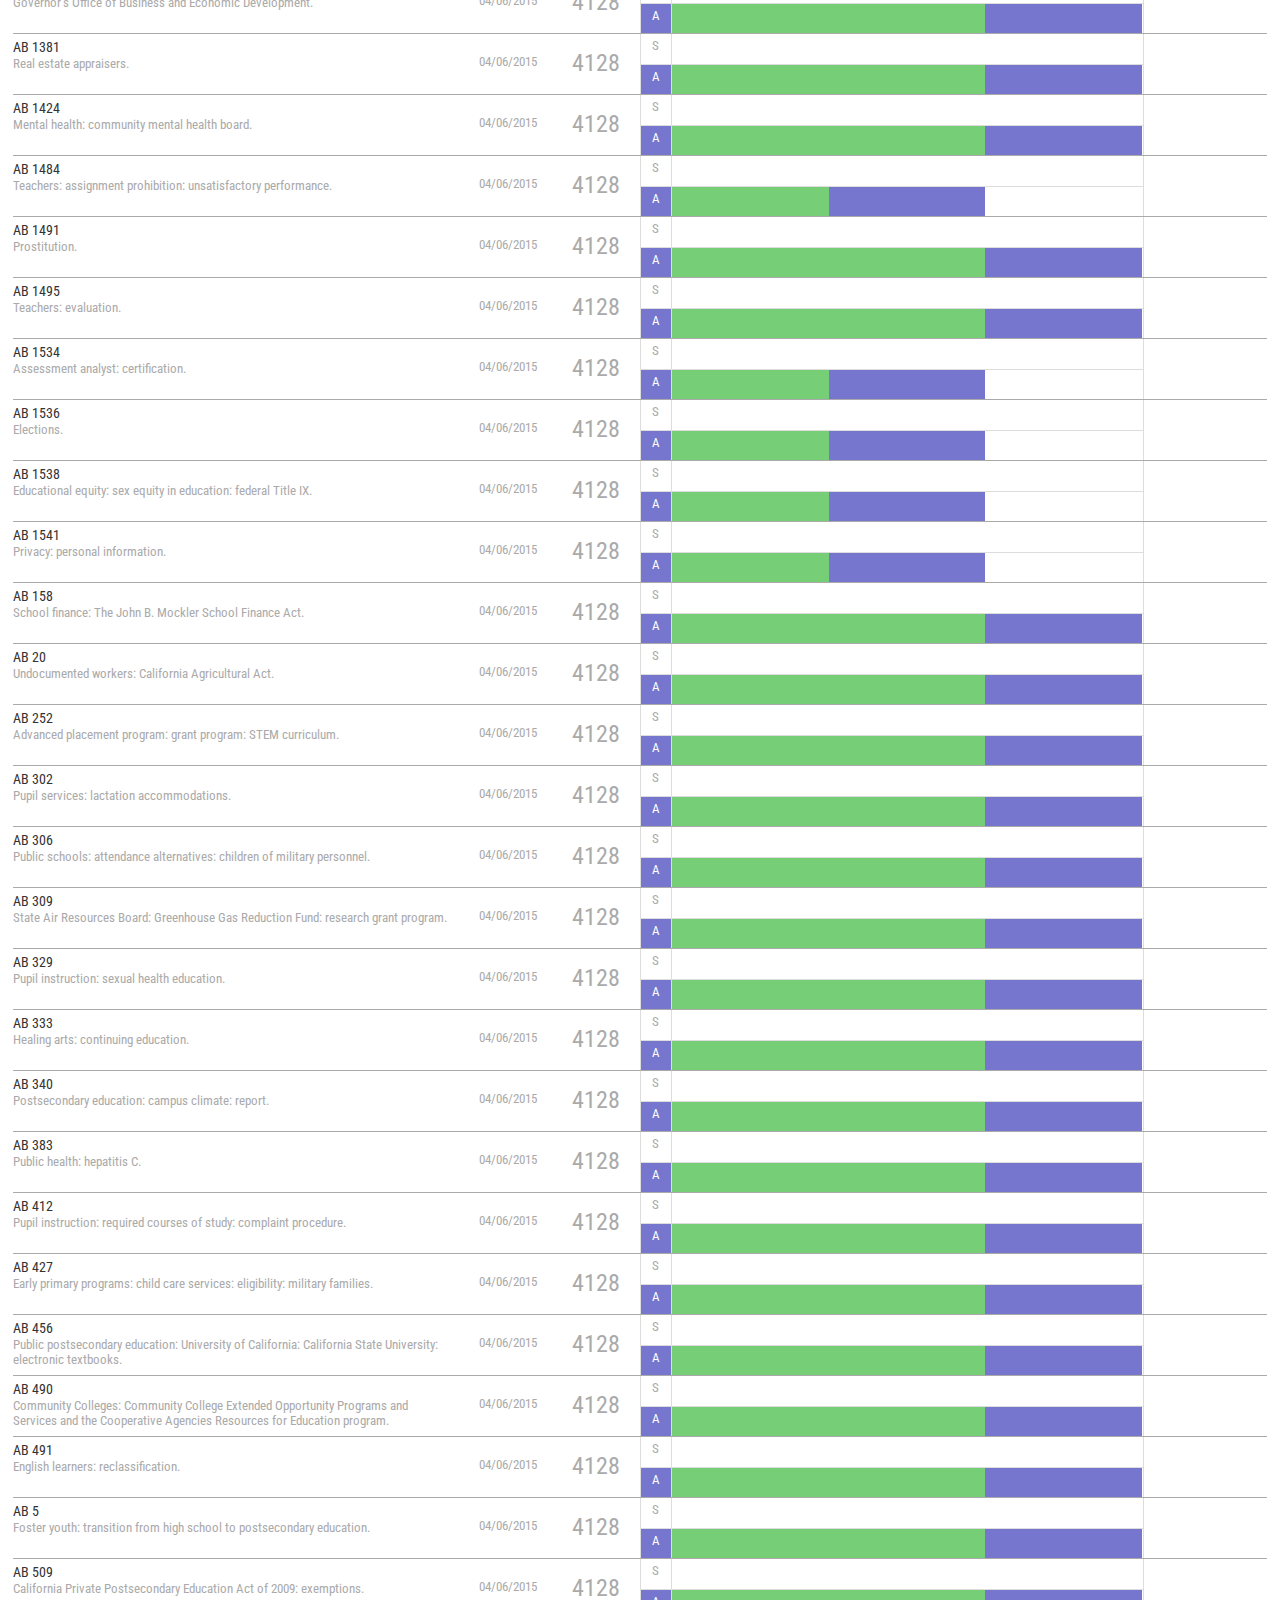
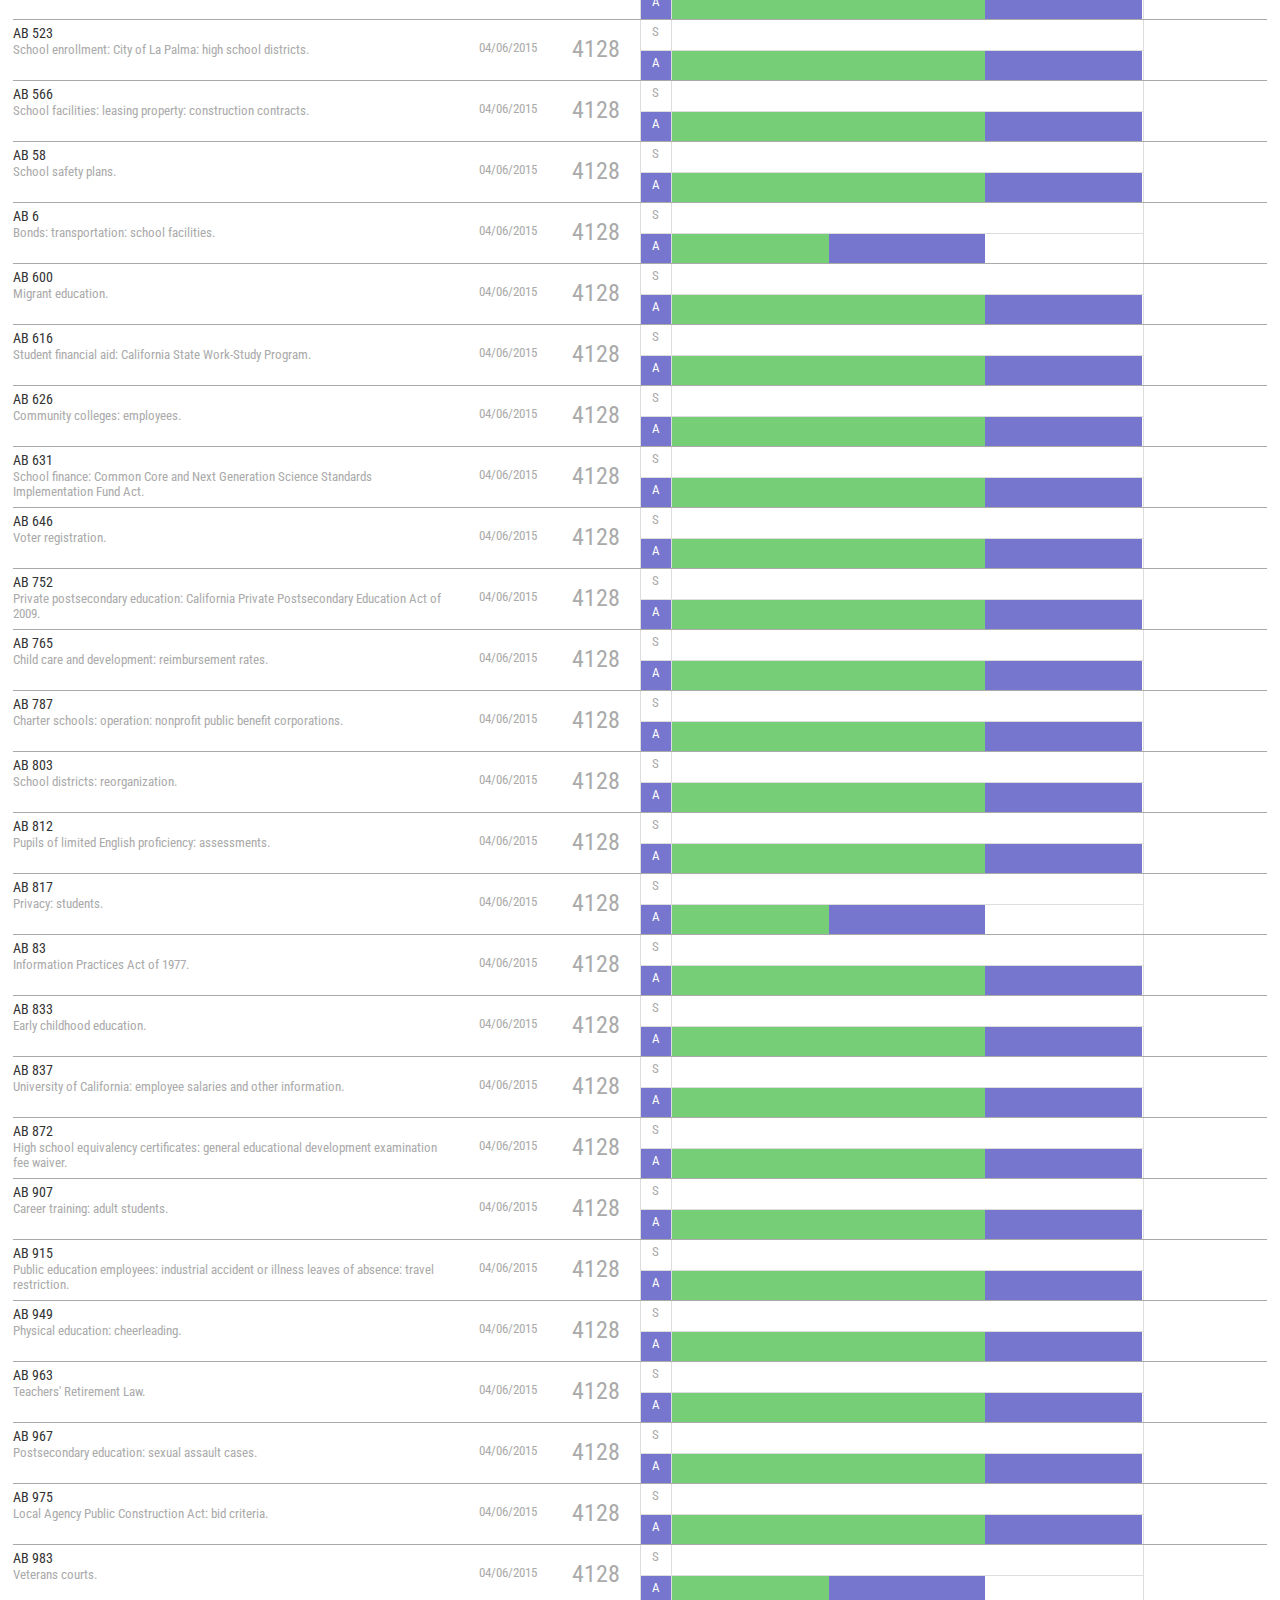
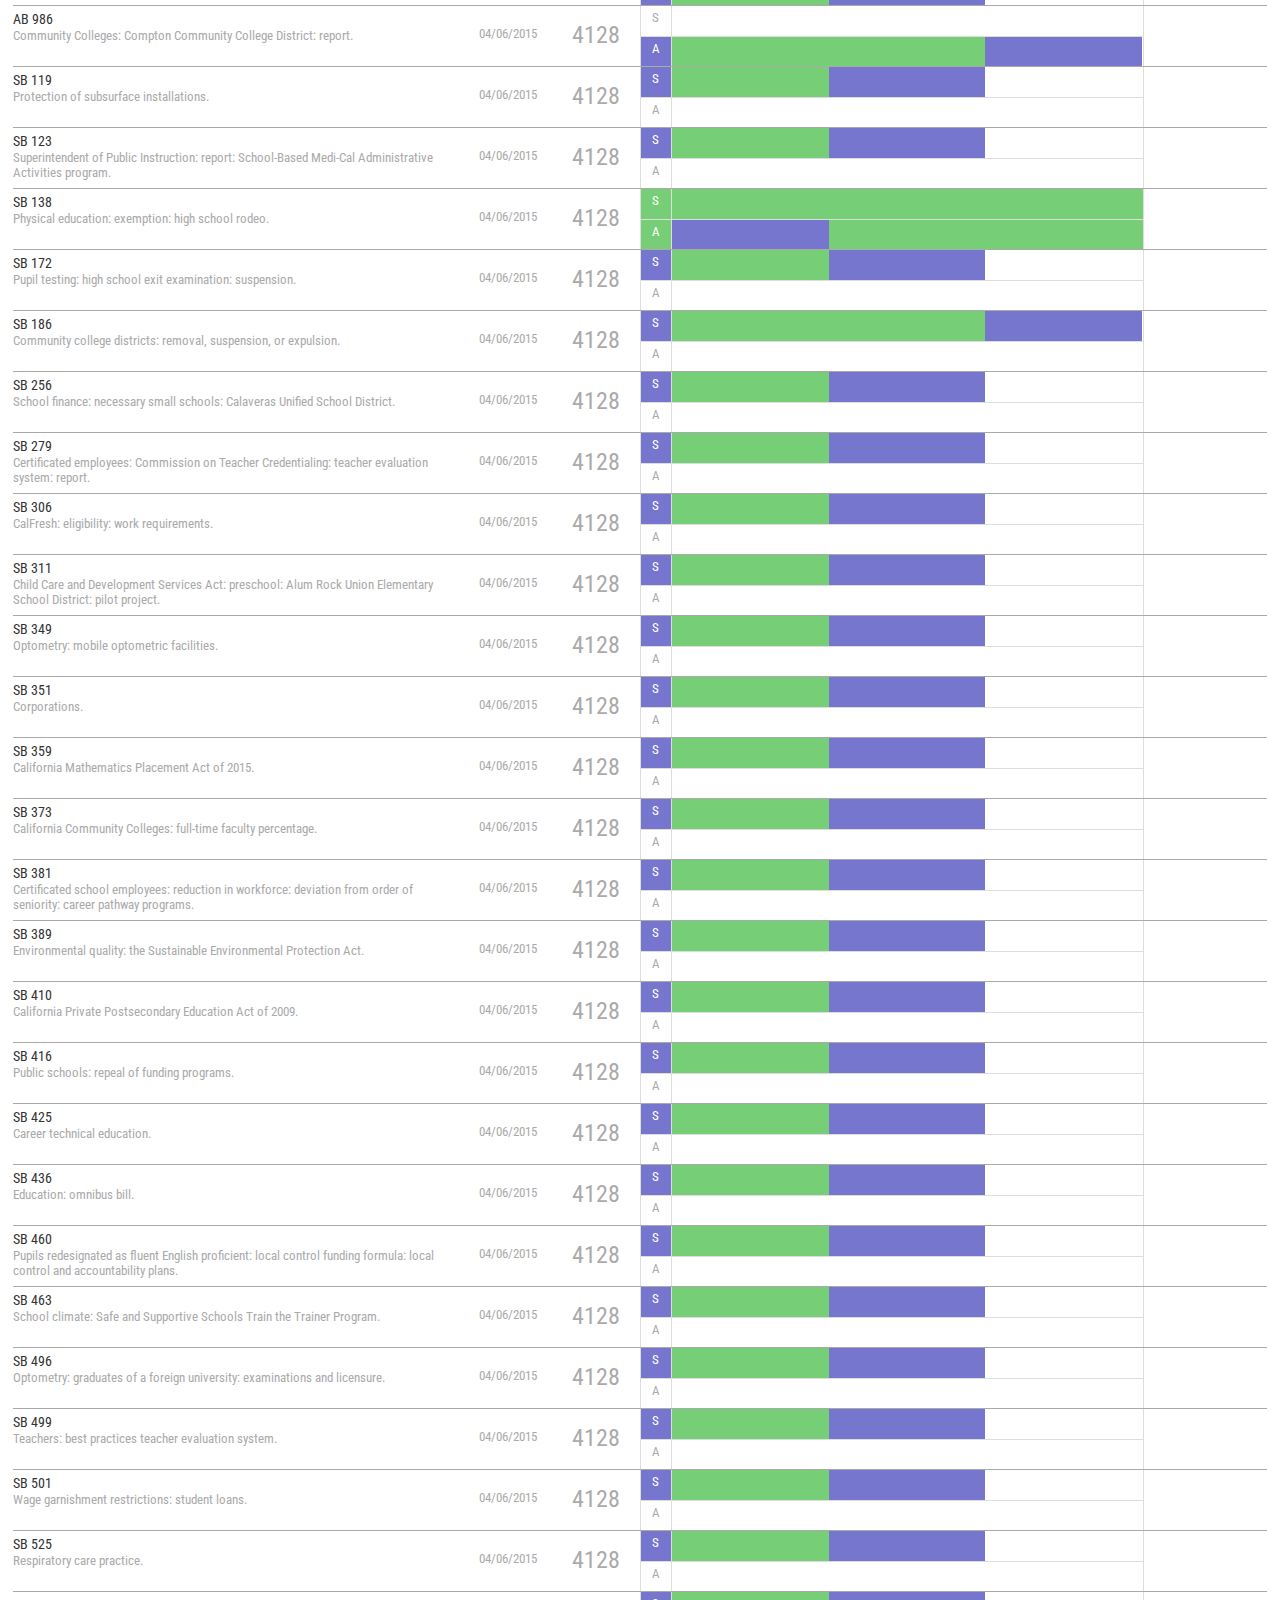
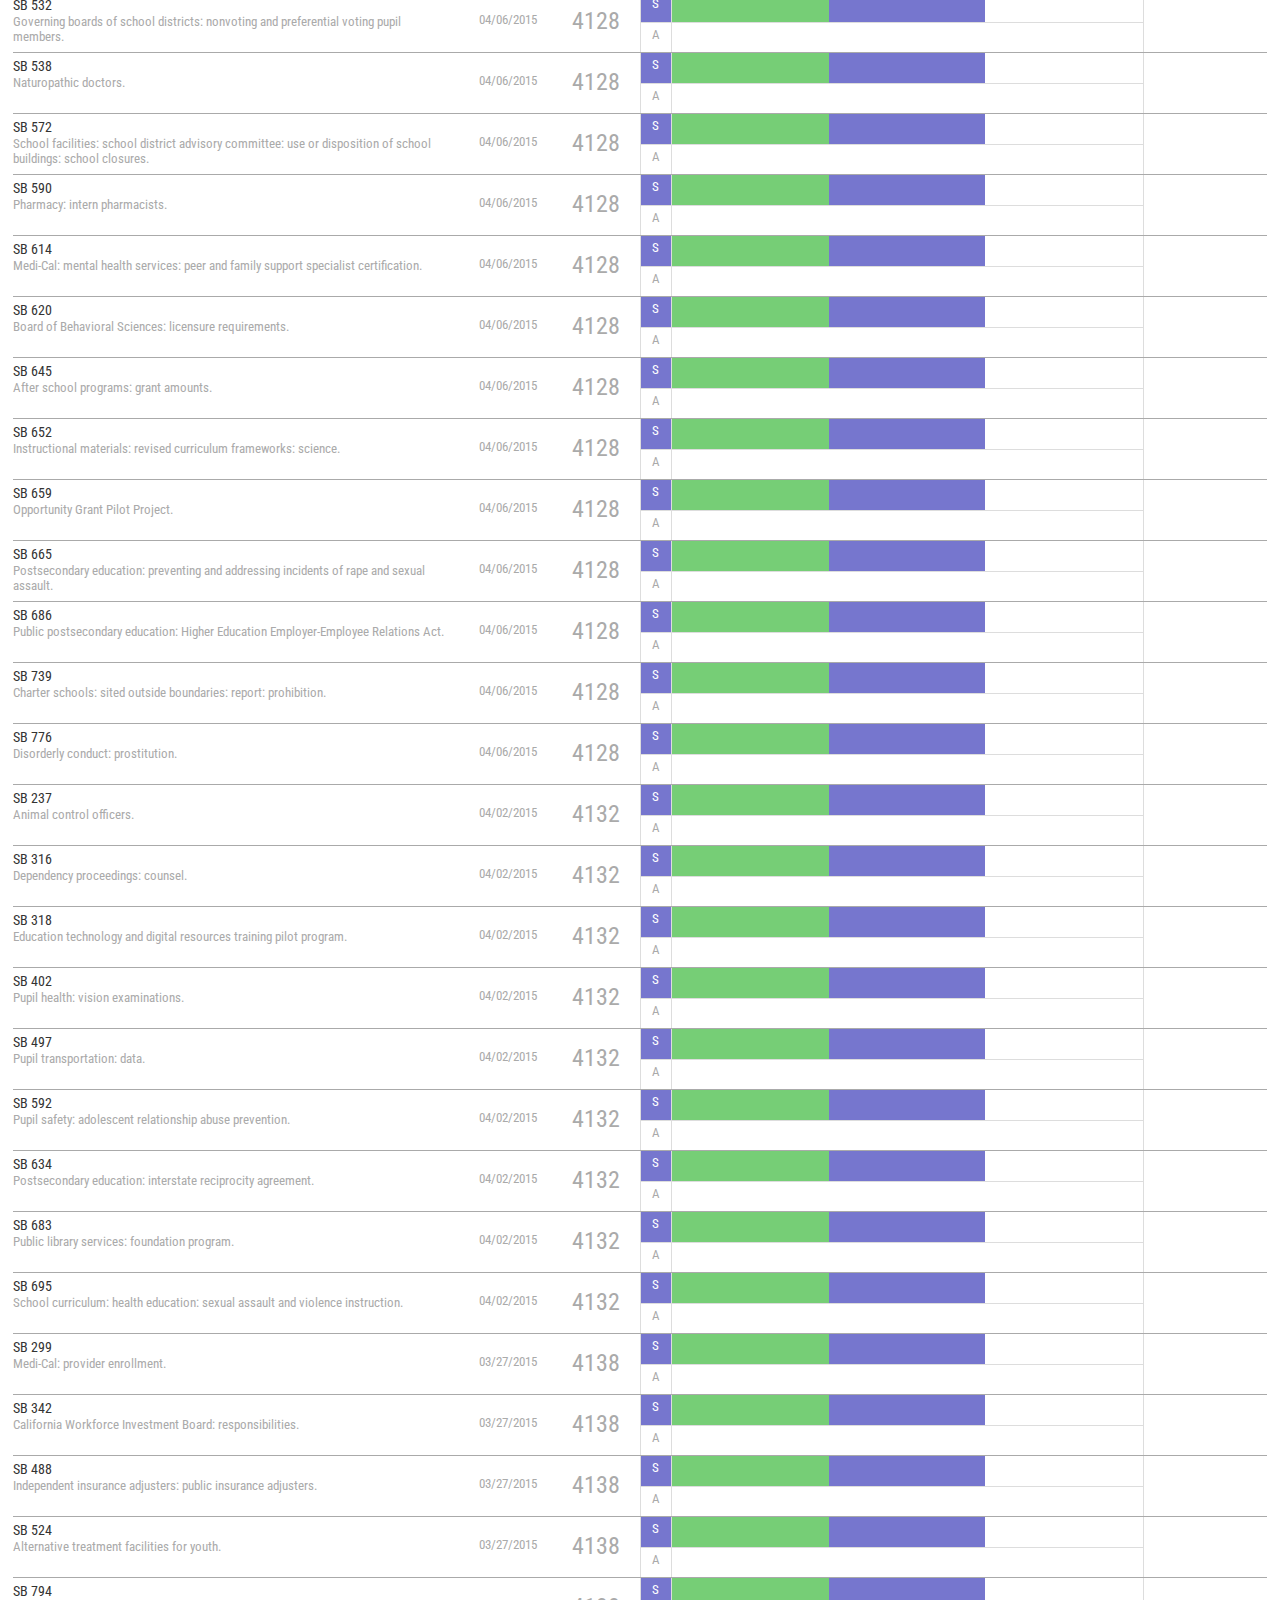
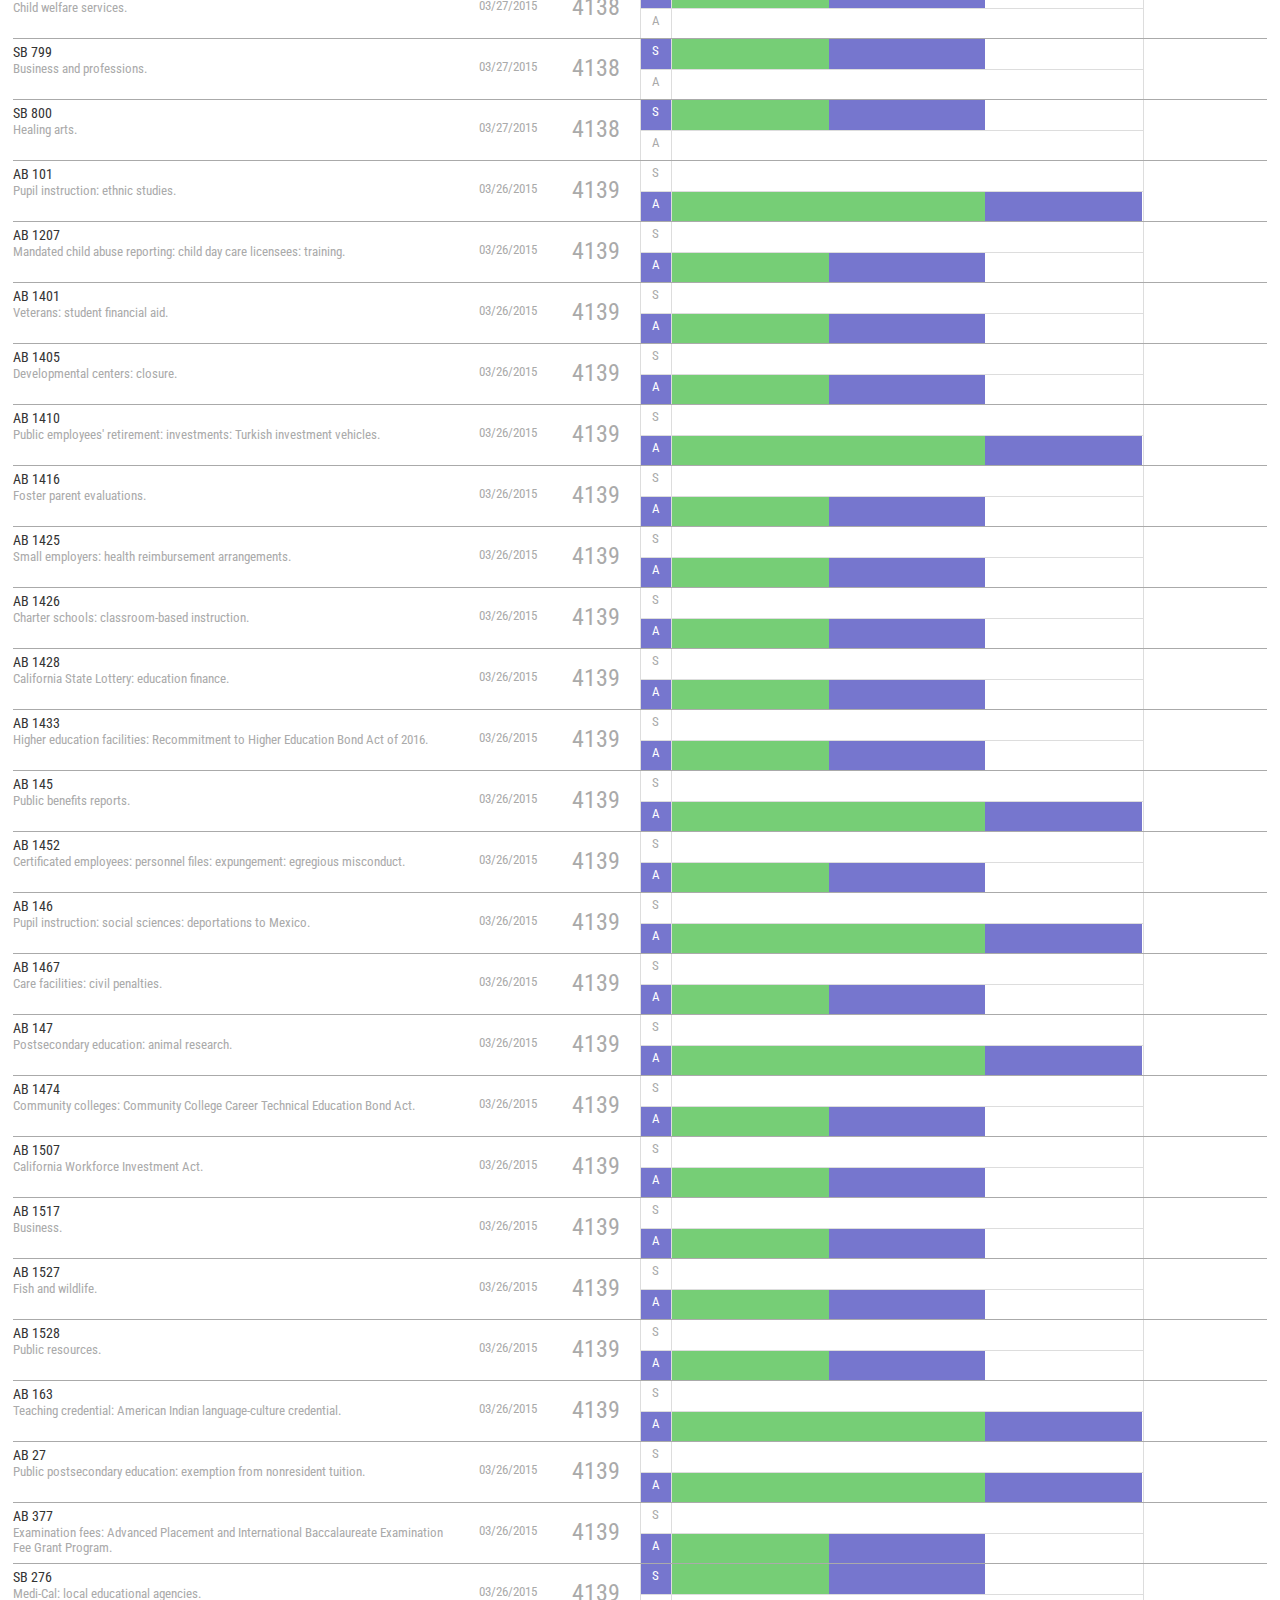
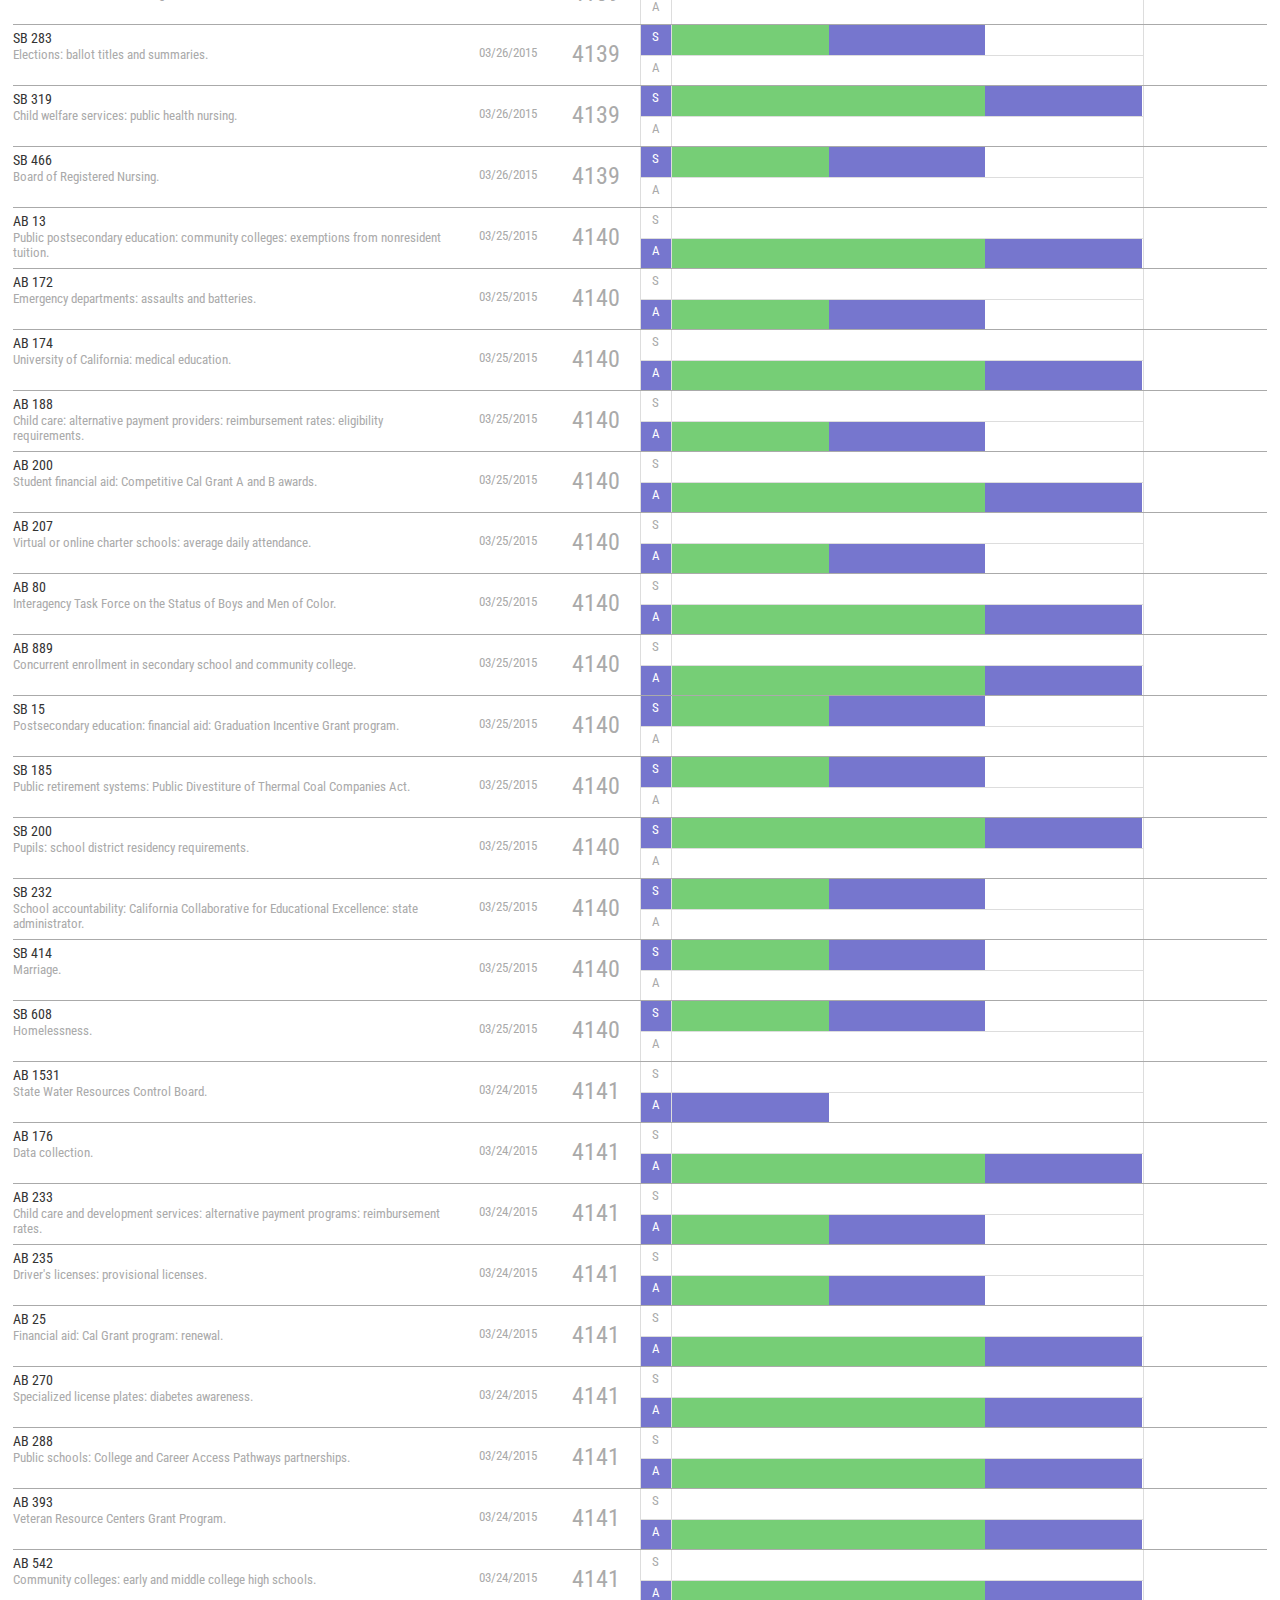
==== commit d6b2c81e: "definitions added" ====
--- a/index.html
+++ b/index.html
@@ -7,6 +7,35 @@
 </head>
 <body>
 	<div id="leg-app">
+		<div id="leg-def">
+			<div id="leg-toggle" status="false"><p>Click to Expand Definitions</p></div>
+			<div id="leg-toggled">
+				<div id="leg-colors">
+					<div class="leg-color">
+						<div></div>
+						<div><p>Passed</p></div>
+					</div>
+					<div class="leg-color">
+						<div></div>
+						<div><p>Current</p></div>
+					</div>
+					<div class="leg-color">
+						<div></div>
+						<div><p>Failed</p></div>
+					</div>
+				</div>
+				<div id="leg-def-col">
+					<p><strong>Bill Title</strong>: Bill number and title.</p>
+					<p><strong>Last Action</strong>: Date when legislators last took action on the bill.</p>
+					<p><strong>Days</strong>: Number of days since the last action was taken</p>
+					<p><strong>Introduced</strong>: Bill was introduced in chamber.</p>
+					<p><strong>Committee</strong>: Status of the bill within committees.</p>
+					<p><strong>Chamber</strong>: Status of the bill in the legislative chamber as a whole.</p>
+					<p><strong>Governor</strong>: Status of the bill once it reaches Governor for final decision.</p>
+					<p><strong>S and A</strong>: The "S" row refers to actions in the Senate, while "A" row refers to actions in the Assembly.</p>
+				</div>
+			</div>
+		</div>
 		<div id="leg-filters">
 			<div id="leg-search-options">
 				<input id="leg-search" type="text" style="height:24px;" placeholder="Type to Search">
@@ -31,7 +60,7 @@
 				</div>
 			</div>
 		</div>
-
+		
 		<div id="leg-hed" class="relative">
 			<div id="leg-hed-row">
 				<div id="leg-meta" class="left header"><div>Bill Title</div></div>
@@ -44,7 +73,7 @@
 								<div id="leg-level" class="left header"></div>
 								<div id="leg-intro" class="header block"><div>Introduced</div></div>
 								<div id="leg-commit" class="header block"><div>Committee</div></div>
-								<div id="leg-floor" class="header block"><div>Chamber Action</div></div>
+								<div id="leg-floor" class="header block"><div>Chamber</div></div>
 							</div>
 					</div>
 					<div id="leg-end" class="left height">
@@ -60,12 +89,3 @@
 	<script type="text/javascript" src="js/main.js"></script>
 </body>
 </html>
-	<div id="leg-app">
-		<div id="leg-hed" class="relative"></div>
-		<div id="leg-body" class="relative"></div>
-		<div id="leg-foot" class="relative"></div>
-	</div>
-	<script src="http://ajax.googleapis.com/ajax/libs/jquery/1.11.0/jquery.min.js"></script>
-	<script type="text/javascript" src="js/main.js"></script>
-</body>
-</html>--- a/css/main.css
+++ b/css/main.css
@@ -25,7 +25,7 @@
 	.leg-button {padding: 8px;display: inline;background: #ddd;color: #333;cursor: pointer;margin: 0 10px 10px 0;font-size: .8em;border-radius: 5px;}
 	.leg-button:hover {background:#aaa;}
 	#leg-search {height:20px;width:30%;border:1px solid #ccc; float:left;max-width:300px;margin:-3px 0 0 0 !important;}
-	#leg-search-options {margin:0 0 20px 0 !important;}
+	#leg-search-options {margin:20px 0 !important;}
 	#leg-search-options div:first-of-type {float:left;}
 	#execute-search, #reset-search {margin:0 0 0 20px !important;padding:5px;border-radius: 0;}
 
@@ -43,6 +43,20 @@
 		.leg-filter-option {color:#fff;font-size:.9em;padding: 5px 0;}
 		.leg-filter-option:hover {color:#eee;text-decoration: underline;}
 
+/* DEFINITIONS  
+==================================================*/
+#leg-def {overflow: auto;border-bottom: 1px #ddd solid;padding-bottom:15px;}
+	#leg-toggle {cursor: pointer;}
+		#leg-toggle p {color:#7676ce;}
+		#leg-toggle:hover p {color:#4141b6;}
+	#leg-toggled {margin: 20px 0;display:none;}
+		#leg-color {clear:both;}
+			.leg-color {float:left;width:80px;margin-right: 20px;}
+			.leg-color>div:first-of-type {width:20px;height:20px;background:#aaa;float:left;margin-right:5px;}
+			.leg-color>div:last-of-type {float:left;}
+		#leg-def-col {width:30%;padding:15px 0;clear:both;-webkit-column-count: 2; -moz-column-count: 2; column-count: 2; -webkit-column-gap: 10px; -moz-column-gap: 10px; column-gap: 10px;}
+			#leg-def-col p {font-size: .9em;margin-bottom: 10px;}
+
 /* HEADER ROW 
 ==================================================*/
 #leg-hed {}
@@ -56,7 +70,7 @@
 
 /* BODY 
 ==================================================*/			
-#leg-body {margin-top:60px;}
+#leg-body {}
 	.leg-meta, #leg-meta {width:35%;padding:5px 1% 5px 0;height:35px;}
 		.leg-title {font-size: .9em;color:#333;}
 		.leg-sum {font-size:.8em;color:#aaa;}
@@ -116,6 +130,7 @@
 
 @media screen and (max-width: 670px){
 	#leg-app .block {width:31.2%;}
+	#leg-def-col {width:100%;}
 }
 
 @media screen and (max-width: 570px){
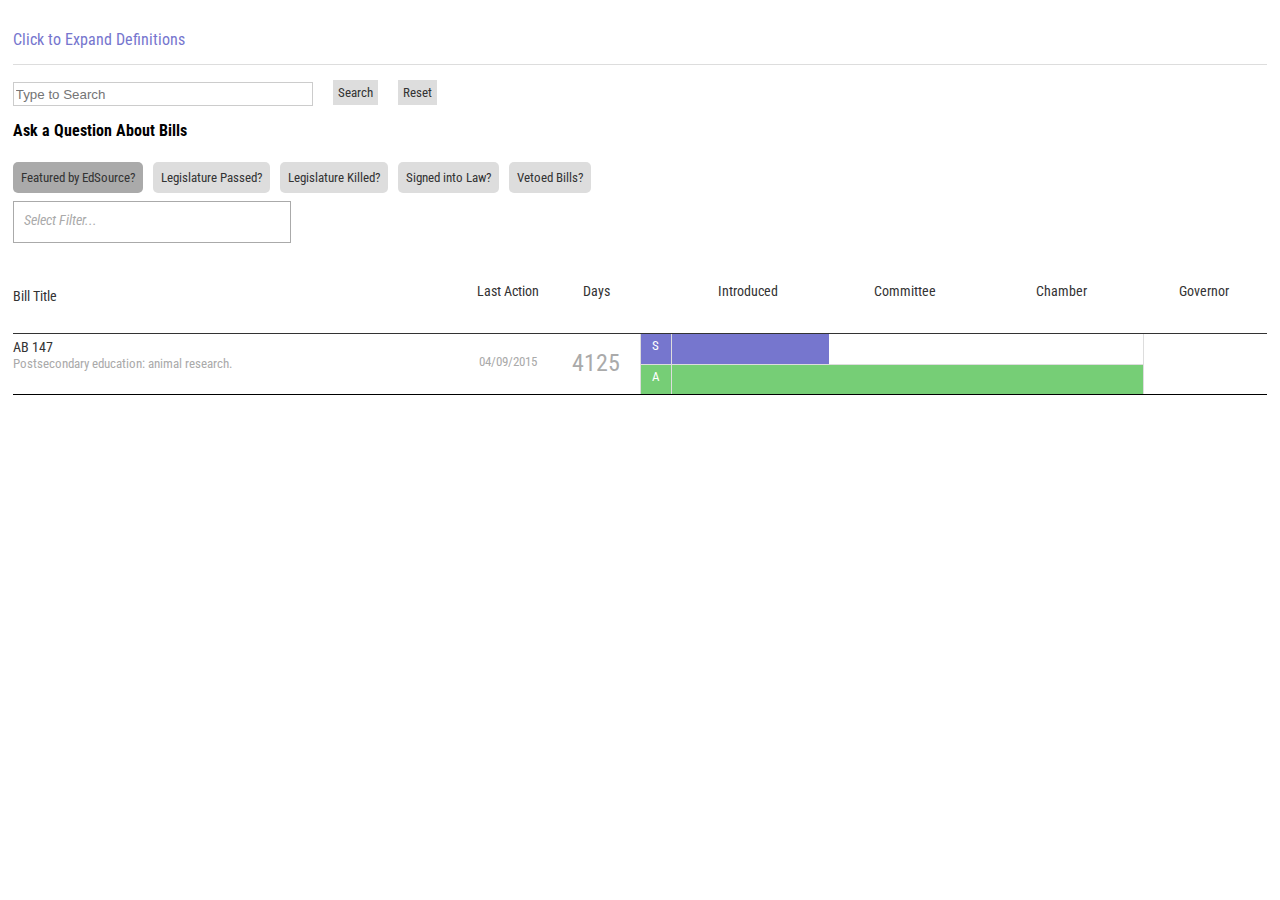
==== commit 3531c659: "featured filter" ====
--- a/index.html
+++ b/index.html
@@ -45,10 +45,11 @@
 			<div id="leg-ask">
 				<div class="clear">
 					<h4>Ask a Question About Bills</h4>
-					<div><p class="leg-button leg-questions left" filter="0">Legislature Passed?</p></div>
-					<div><p class="leg-button leg-questions left" filter="1">Legislature Killed?</p></div>
-					<div><p class="leg-button leg-questions left" filter="2">Signed into Law?</p></div>
-					<div><p class="leg-button leg-questions left" filter="3">Vetoed Bills?</p></div>					
+					<div><p class="leg-button leg-questions left" filter="0">Featured by EdSource?</p></div>
+					<div><p class="leg-button leg-questions left" filter="1">Legislature Passed?</p></div>
+					<div><p class="leg-button leg-questions left" filter="2">Legislature Killed?</p></div>
+					<div><p class="leg-button leg-questions left" filter="3">Signed into Law?</p></div>
+					<div><p class="leg-button leg-questions left" filter="4">Vetoed Bills?</p></div>					
 				</div>
 			</div>
 			<div id="leg-filter">
--- a/css/main.css
+++ b/css/main.css
@@ -16,7 +16,7 @@
 #leg-app .border {border-right: 1px #ddd solid;}
 #leg-app a {text-decoration: none;}
 #leg-app a:hover {text-decoration: underline;color:#aaa;}
-.leg-row {width:100%;border-bottom:1px #aaa solid;padding:0;}
+.leg-row {width:100%;border-bottom:1px #000 solid;padding:0;}
 
 
 /* FILTERS 
@@ -52,6 +52,9 @@
 	#leg-toggled {margin: 20px 0;display:none;}
 		#leg-color {clear:both;}
 			.leg-color {float:left;width:80px;margin-right: 20px;}
+			.leg-color:first-of-type>div:first-of-type {background:#76ce76;}
+			.leg-color:last-of-type>div:first-of-type {background:#ce7676;}
+			.leg-color:nth-of-type(2)>div:first-of-type {background:#7676ce;}
 			.leg-color>div:first-of-type {width:20px;height:20px;background:#aaa;float:left;margin-right:5px;}
 			.leg-color>div:last-of-type {float:left;}
 		#leg-def-col {width:30%;padding:15px 0;clear:both;-webkit-column-count: 2; -moz-column-count: 2; column-count: 2; -webkit-column-gap: 10px; -moz-column-gap: 10px; column-gap: 10px;}
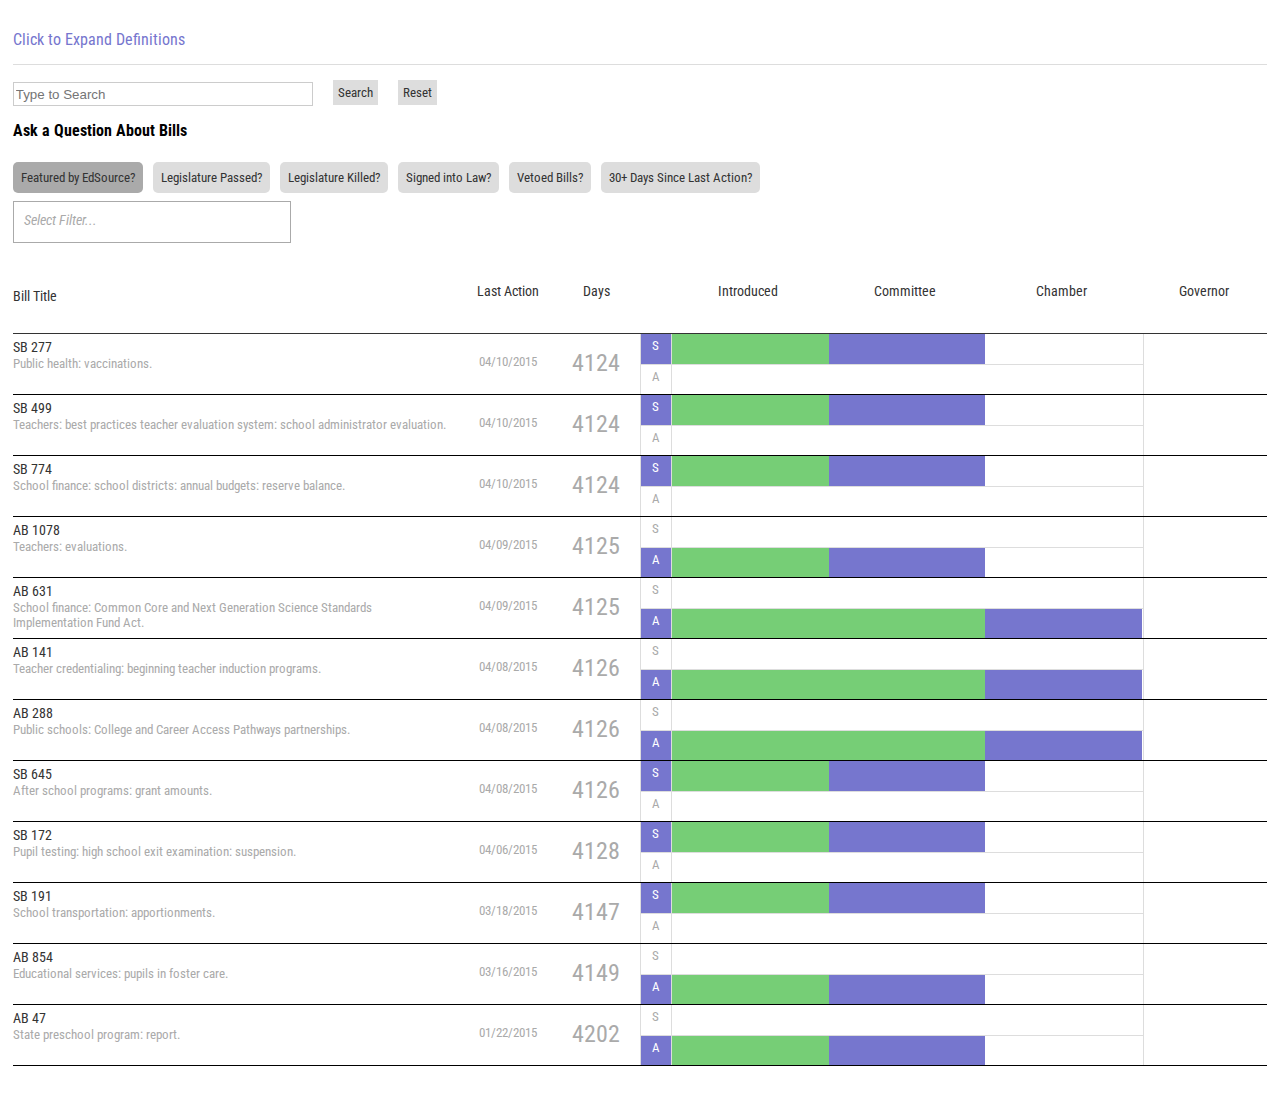
==== commit c57f58d6: "day filter" ====
--- a/index.html
+++ b/index.html
@@ -49,7 +49,8 @@
 					<div><p class="leg-button leg-questions left" filter="1">Legislature Passed?</p></div>
 					<div><p class="leg-button leg-questions left" filter="2">Legislature Killed?</p></div>
 					<div><p class="leg-button leg-questions left" filter="3">Signed into Law?</p></div>
-					<div><p class="leg-button leg-questions left" filter="4">Vetoed Bills?</p></div>					
+					<div><p class="leg-button leg-questions left" filter="4">Vetoed Bills?</p></div>	
+					<div><p class="leg-button leg-questions left" filter="5">30+ Days Since Last Action?</p></div>					
 				</div>
 			</div>
 			<div id="leg-filter">
